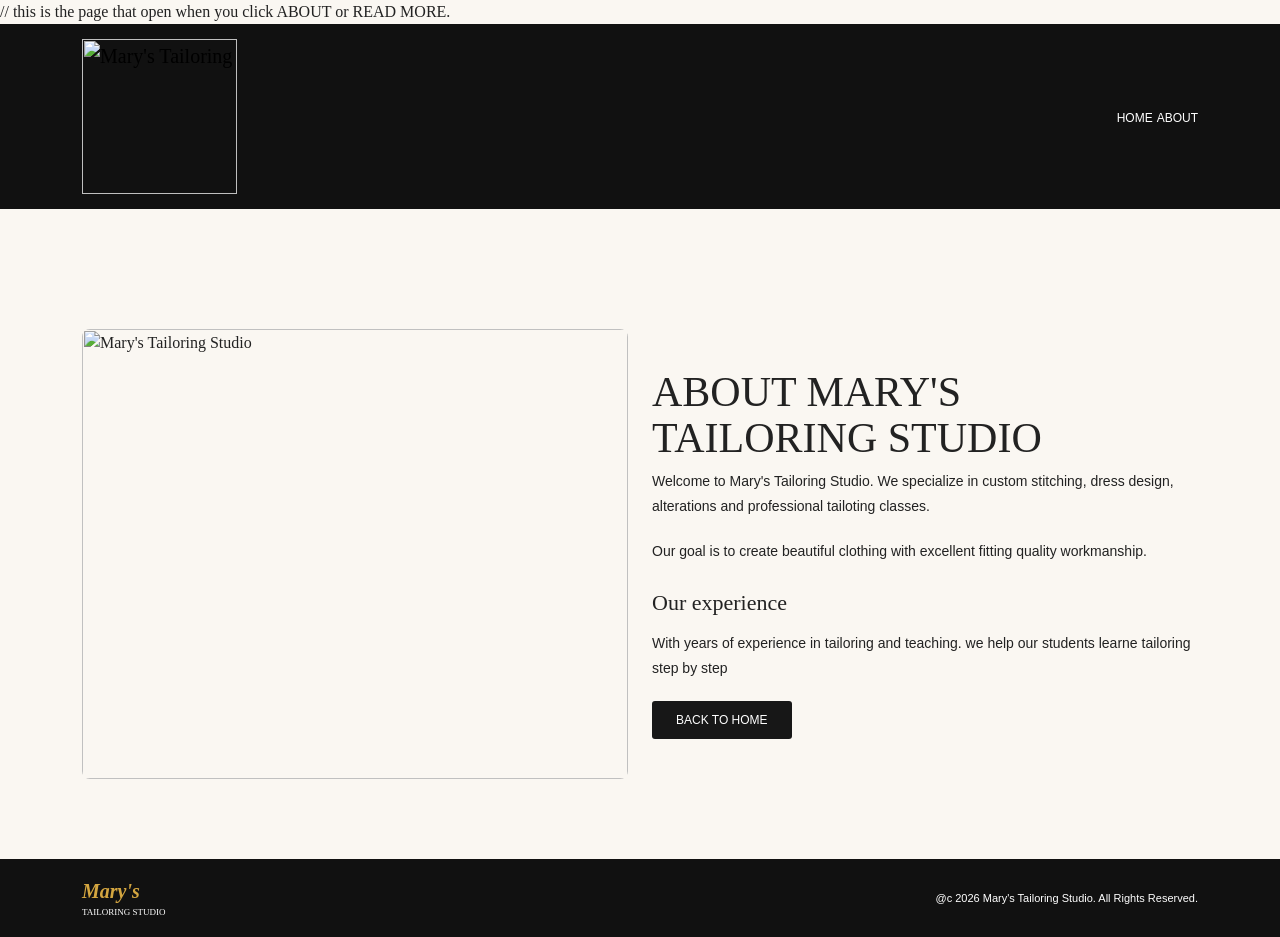
==== about.html @ 070a92c7 "Tailoring new project" ====
// this is the page that open when you click ABOUT or READ MORE.

<!doctype html>
<html lang="en">
  <head>
    <meta charset="UTF-8" />
    <meta name="viewport" content="width=device-width, initial-scale=1.0" />
    <title>About Mary's Tailoring Studio</title>

    <!-- Bootstrap -->

    <link
      href="https://cdn.jsdeliver.net/npm/bootstrap@5.3.8/dist/css/bootstrap.min.css"
      rel="stylesheet"
    />

    <!-- Bootstrap Icons -->
    <link
      rel="stylesheet"
      href="https://cdn.jsdelivr.net/nmp/bootstrap-icons@1.13.1/font/bootstrap-icons.min.css"
    />

    <!-- Same CSS -->
    <link rel="stylesheet" href="style.css" />
  </head>
  <body>
    <!-- ========================================================================
        NAVBAR 
    =========================================================================-->

    <nav class="navbar navbar-expand-lg">
      <div class="container">
        <!-- LOGO -->
        <a class="navbar-brand" href="index.html">
          <img
            src="images/logo.png"
            alt="Mary's Tailoring Studio logo"
            class="logo-image"
          />
        </a>

        <!-- MENU -->

        <div>
          <a class="nav-link d-inline-block" href="index.html"> HOME </a>

          <a class="nav-link d-inline-block" href="about.html"> ABOUT </a>
        </div>
      </div>
    </nav>

    <!-- =====================================================================
        SECOND PAGE 
        ====================================================================-->

    <section class="about-page">
      <div class="container">
        <div class="row align-items-center">
          <!-- ===========================================================
                 SECOND PAGE IMAGE 
                 
                 PUT YOUR SECOND PAGE IMAGE HERE: 
                 images/about.jpg
                 ============================================================-->
          <div class="col-lg-6">
            <img
              src="images/about.jpg"
              alt="Mary's Tailoring Studio"
              class="second-page-image"
            />
          </div>

          <!-- ===========================================================
                      SECOND PAGE TEXT 
                      =========================================================-->

          <div class="col-lg-6">
            <h1>
              ABOUT MARY'S
              <br />
              TAILORING STUDIO
            </h1>

            <p>
              Welcome to Mary's Tailoring Studio. We specialize in custom
              stitching, dress design, alterations and professional tailoting
              classes.
            </p>

            <p>
              Our goal is to create beautiful clothing with excellent fitting
              quality workmanship.
            </p>

            <h3>Our experience</h3>

            <p>
              With years of experience in tailoring and teaching. we help our
              students learne tailoring step by step
            </p>

            <!--  BACK TO HOME  -->
            <a href="index.html" class="black-button"> BACK TO HOME </a>
          </div>
        </div>
      </div>
    </section>

    <!-- =========================================================
             FOOTER 
        ============================================================-->
    <footer>
      <div class="container">
        <div class="footer-content">
          <div class="footer-logo">
            <strong> Mary's </strong>

            <small> TAILORING STUDIO </small>
          </div>

          <p>@c 2026 Mary's Tailoring Studio. All Rights Reserved.</p>
        </div>
      </div>
    </footer>
  </body>
</html>
---- style.css ----
/* ============================================================
                    GENERAL SETTINGS
    ========================================================== */

* {
  margin: 0;
  padding: 0;
  box-sizing: border-box;
}

html {
  scroll-behavior: smooth;
}

body {
  background-color: #faf7f2;
  color: #222;
  font-family: Georgia, "Times New Roman", Times, serif;
}

/* =============================================================
                      NAVIGATION BAR
                  make colored line on top
  =============================================================== */

.navbar {
  background-color: #111;
  padding: 10px 0;
}

/* ==============================================================
                          YOUR LOGO
  ============================================================== */

/* it make logos size small on top */

.logo-image {
  width: 155px;
  height: auto;
  display: block;
}

/* NAVIGATION LINKS
    make link visible */

.navbar-nav {
  align-items: center;
  gap: 12px;
}

/* after HOME on top, it make other text visible */

.nav-link {
  color: white !important;
  font-family: Arial, sans-serif;
  font-size: 12px;
}

/* this is for HOME on top */

.nav-link:hover,
.nav-link.active {
  color: #d4a640 !important;
}

/* for background of BOOK BUTTON */

.book-button {
  background-color: #d4a640;
  color: white;
  padding: 10px 17px;
  border-radius: 1px;
  text-decoration: none;
  font-family: Arial, sans-serif;
  font-size: 12px;
}

.book-button:hover {
  background-color: #b88a2f;
  color: white;
}

/* =============================================================================
                                1ST PAGE / HERO
  =============================================================================== */

/* make gap after link - BOOK AN ORDER / JOIN CLASSES */

.hero-section {
  min-height: 430px;

  /* space after logo */
  padding-top: 100px;

  display: flex;
  align-items: center;

  /* =========================================================================
                      OUR FIRST PAGE IMAGE
                        PUT IMAGE HERE
    ========================================================================== */

  background-image:
    linear-gradient(
      90deg,
      rgba(250, 247, 242, 0.98),
      rgba(250, 240, 242, 0.8),
      rgba(250, 247, 242, 0.15)
    ),
    url("tailoring image/Image1.jpeg");

  background-size: cover;
  background-position: center;
}

.hero-content {
  max-width: 650px;
}

.welcome {
  color: #c99b3c;
  font-size: 32px;
  font-style: italic;
}

.hero-section h1 {
  font-size: 58px;
  line-height: 0.95;
  letter-spacing: 2px;
}

.hero-section h3 {
  margin-top: 20px;
  font-size: 17px;
}

.hero-section h3 span {
  color: #c99b3c;
  padding: 0 5px;
}

.hero-text {
  font-family: Arial, sans-serif;
  font-size: 14px;
  line-height: 1.7;
  margin-top: 15px;
}

/* HERO BUTTONS */

.hero-buttons {
  display: flex;
  gap: 15px;
  margin-top: 20px;
}

.black-button {
  display: inline-block;
  background-color: #171717;
  color: white;
  text-decoration: none;
  padding: 10px 24px;
  font-family: Arial, sans-serif;
  font-size: 12px;
  border-radius: 3px;
}

.black-button:hover {
  background-color: #333;
  color: white;
}

.gold-button {
  display: inline-block;
  background-color: #d4a640;
  color: white;
  text-decoration: none;
  padding: 10px 24px;
  font-family: Arial, sans-serif;
  font-size: 12px;
  border-radius: 3px;
}

.gold-button:hover {
  background-color: #b88a2f;
  color: white;
}

/* ===============================================================================
  GENERAL SECTIONS
  ================================================================================ */

section {
  padding: 30px 0;
}

.section-title {
  font-size: 21px;
  margin-bottom: 20px;
}

.center-title {
  text-align: center;
}

.section-title::after {
  content: "";
  display: block;
  width: 35px;
  height: 2px;
  background-color: #d4a640;
  margin-top: 7px;
}

.center-title::after {
  margin-left: auto;
  margin-right: auto;
}

/* ============================================================================
                        ABOUT ME
  ============================================================================== */

.about-section {
  background-color: #faf7f2;
}

.about-section p {
  font-family: Arial, sans-serif;
  font-size: 13px;
  line-height: 1.7;
}

/* =============================================================================
                        OUR VIDEO
    This controls the video that replaces your circled picture.
  ============================================================================= */

.about-video-box {
  width: 100%;
  height: 205px;
  overflow: hidden;
  border-radius: 7px;
}

.about-video {
  width: 100%;
  height: 100%;
  display: block;
  object-fit: cover;
}

/* =============================================================================
      STUDIO CARD
  ============================================================================= */

.studio-card {
  border: 1px solid #d9c69e;
  text-align: center;
  padding: 18px;
  min-height: 190px;
}

/* ============================================================
                STUDIO ICON / ICON2.PNG
    ============================================================ */

/* This makes your icon2 image smaller and centered */

.studio-symbol {
  color: #d4a640;
  font-size: 40px;
  text-align: center;
}

/* IMPORTANT:
    This controls the actual icon2.png image */

.studio-symbol img {
  width: 110px;
  height: auto;
  display: block;
  margin: 0 auto 10px auto;
  object-fit: contain;
}

/* Studio card heading */

.studio-card h2 {
  font-size: 23px;
  margin: 5px 0;
}

.studio-card h4 {
  font-size: 12px;
  letter-spacing: 1px;
}

.studio-card p {
  margin-top: 15px;
}

/* ============================================================
                      HEART ICON
    ============================================================ */

/* This replaces @heartshape */

.heart-icon {
  color: #d4a640;
  font-size: 22px;
  margin-top: 10px;
  display: inline-block;
}

/* ======================================================================
    SERVICES
  ======================================================================= */

.services-section {
  background-color: #faf7f2;
}

.service-card {
  background-color: white;
  border: 1px solid #ddd;
  border-radius: 7px;
  text-align: center;
  padding: 18px 12px;
  min-height: 145px;
  transition: 0.3s;
}

.service-card:hover {
  transform: translateY(-5px);
  box-shadow: 0.5px 15px rgba(0, 0, 0, 0.1);
}

.service-card i {
  color: #d4a640;
  font-size: 32px;
}

.service-card h3 {
  font-size: 13px;
  margin-top: 8px;
}

.service-card p {
  font-family: Arial, sans-serif;
  font-size: 11px;
  line-height: 1.5;
}

/* ==========================================================================
    WHY CHOOSE US
  =========================================================================== */

.why-section {
  background-color: #102b29;
  color: white;
}

.white-title {
  color: white;
}

.why-item {
  display: flex;
  gap: 15px;
  padding: 10px;
}

.why-item i {
  color: #d4a640;
  font-size: 35px;
}

.why-item h3 {
  color: #d4a640;
  font-size: 14px;
}

.why-item p {
  font-family: Arial, sans-serif;
  font-size: 11px;
}

/* ===========================================================================
  GALLERY
  =========================================================================== */

.gallery-section {
  background-color: #faf7f2;
}

.gallery-image {
  width: 100%;
  height: 115px;
  object-fit: cover;
  border-radius: 7px;
  display: block;
  transition: 0.3s;
}

.gallery-image:hover {
  transform: scale(1.03);
}

/* ==================================================================
    REVIEWS
  ==================================================================== */

.reviews-section {
  background-color: #faf7f2;
}

.review-card {
  position: relative;
  background-color: white;
  border: 1px solid #e0ddd6;
  border-radius: 8px;
  padding: 25px 60px;
  min-height: 125px;
}

.quote {
  position: absolute;
  left: 20px;
  top: 10px;
  color: #d4a640;
  font-size: 45px;
}

.review-card p {
  font-family: Arial, sans-serif;
  font-size: 13px;
  line-height: 1.6;
}

.review-card strong {
  font-family: Arial, sans-serif;
  font-size: 12px;
}

.client-image {
  position: absolute;
  right: 20px;
  top: 30px;
  width: 50px;
  height: 50px;
  border-radius: 50%;
  background-color: #eee;

  display: flex;
  align-items: center;
  justify-content: center;

  font-size: 20px;
}

/* ==========================================================================
    CONTACT
  ============================================================================ */

.contact-section {
  background-color: #faf7f2;
}

.contact-info p {
  font-family: Arial, sans-serif;
  font-size: 13px;
  margin-bottom: 18px;
}

.contact-info i {
  font-size: 22px;
  margin-right: 15px;
}

form input,
form textarea {
  width: 100%;
  border: 1px solid #ddd;
  border-radius: 4px;
  padding: 12px;
  font-family: Arial, sans-serif;
  font-size: 12px;
}

form textarea {
  resize: none;
}

form input:focus,
form textarea:focus {
  outline: none;
  border-color: #d4a640;
}

.send-button {
  float: right;
  border: none;
  background-color: #171717;
  color: white;
  padding: 10px 35px;
  font-family: Arial, sans-serif;
  font-size: 12px;
}

.send-button:hover {
  background-color: #333;
}

/* =========================================================================
    FOOTER
  ========================================================================== */

footer {
  background-color: #111;
  color: white;
  padding: 17px 0;
}

.footer-content {
  display: flex;
  justify-content: space-between;
  align-items: center;
}

.footer-logo strong {
  display: block;
  color: #d4a640;
  font-size: 20px;
  font-style: italic;
}

.footer-logo small {
  font-size: 9px;
}

.footer-content p {
  font-family: Arial, sans-serif;
  font-size: 11px;
  margin: 0;
}

.social-icons {
  display: flex;
  gap: 15px;
}

.social-icons a {
  color: #d4a640;
  font-size: 20px;
}

.social-icons a:hover {
  color: white;
}

/* ==========================================================================
    MOBILE
  =========================================================================== */

@media (max-width: 767px) {
  .navbar {
    padding-top: 15px;
  }

  .book-button {
    display: inline-block;
    margin-top: 10px;
  }

  .hero-section {
    min-height: 550px;
    padding-top: 110px;
  }

  .hero-section h1 {
    font-size: 38px;
  }

  .welcome {
    font-size: 27px;
  }

  .about-video-box {
    height: 250px;
    margin-bottom: 25px;
  }

  /* Make studio icon smaller on phone */

  .studio-symbol img {
    width: 90px;
  }

  .footer-content {
    flex-direction: column;
    gap: 15px;
    text-align: center;
  }
}

/* =========================================================================
    ABOUT PAGE
  ========================================================================= */

.about-page {
  padding-top: 120px;
  padding-bottom: 80px;
  min-height: 80px;
}

.second-page-image {
  width: 100%;
  height: 450px;
  object-fit: cover;
  border-radius: 8px;
}

.about-page h1 {
  font-size: 42px;
  line-height: 1.1;
}

.about-page p {
  font-family: Arial, sans-serif;
  font-size: 14px;
  line-height: 1.8;
  margin-bottom: 20px;
}

.about-page h3 {
  font-size: 22px;
  margin-top: 25px;
  margin-bottom: 15px;
}

/* ==========================================================================
    RESPONSIVE DESIGN
    Works on phones, tablets, laptops and large screens
  ========================================================================== */

/* =========================
    TABLETS
    768px - 991px
  ========================= */

@media (max-width: 991px) {
  /* NAVIGATION */

  .navbar {
    padding: 10px 15px;
  }

  .navbar-nav {
    gap: 5px;
    margin-top: 15px;
  }

  .nav-link {
    font-size: 13px;
  }

  .book-button {
    display: inline-block;
    margin-top: 10px;
  }

  /* HERO */

  .hero-section {
    min-height: 500px;
    padding-top: 120px;
    padding-left: 20px;
    padding-right: 20px;
  }

  .hero-content {
    max-width: 600px;
  }

  .hero-section h1 {
    font-size: 48px;
  }

  .welcome {
    font-size: 28px;
  }

  /* ABOUT SECTION */

  .about-section {
    padding-left: 20px;
    padding-right: 20px;
  }

  .about-video-box {
    height: 250px;
    margin-bottom: 25px;
  }

  /* STUDIO CARD */

  .studio-card {
    margin-top: 25px;
  }

  .studio-symbol img {
    width: 100px;
  }

  /* SERVICES */

  .service-card {
    margin-bottom: 15px;
  }

  /* GALLERY */

  .gallery-image {
    height: 150px;
  }

  /* FOOTER */

  .footer-content {
    padding: 0 20px;
  }
}

/* =========================
    MOBILE PHONES
    767px and below
  ========================= */

@media (max-width: 767px) {
  /* GENERAL */

  section {
    padding: 40px 0;
  }

  /* NAVIGATION */

  .navbar {
    padding: 8px 15px;
  }

  .logo-image {
    width: 125px;
  }

  .navbar-nav {
    align-items: flex-start;
    gap: 5px;
  }

  .nav-link {
    font-size: 13px;
    padding: 8px 0;
  }

  .book-button {
    margin-top: 8px;
    font-size: 12px;
    padding: 9px 15px;
  }

  /* HERO SECTION */

  .hero-section {
    min-height: 600px;
    padding: 120px 20px 50px;
    background-position: center;
  }

  .hero-content {
    max-width: 100%;
  }

  .welcome {
    font-size: 25px;
  }

  .hero-section h1 {
    font-size: 38px;
    line-height: 1;
    letter-spacing: 1px;
  }

  .hero-section h3 {
    font-size: 15px;
    line-height: 1.6;
  }

  .hero-text {
    font-size: 13px;
  }

  /* HERO BUTTONS */

  .hero-buttons {
    flex-direction: column;
    gap: 10px;
    width: 100%;
  }

  .black-button,
  .gold-button {
    text-align: center;
    width: 100%;
  }

  /* SECTION TITLES */

  .section-title {
    font-size: 21px;
  }

  /* ABOUT SECTION */

  .about-section {
    padding-left: 15px;
    padding-right: 15px;
  }

  .about-video-box {
    width: 100%;
    height: 250px;
    margin-bottom: 25px;
  }

  .about-video {
    width: 100%;
    height: 100%;
    object-fit: cover;
  }

  /* STUDIO CARD */

  .studio-card {
    width: 100%;
    margin-top: 25px;
    padding: 20px 15px;
  }

  .studio-symbol img {
    width: 90px;
    max-width: 100%;
    height: auto;
  }

  .studio-card h2 {
    font-size: 22px;
  }

  .studio-card h4 {
    font-size: 12px;
  }

  .studio-card p {
    font-size: 13px;
  }

  .heart-icon {
    font-size: 20px;
  }

  /* SERVICES */

  .service-card {
    margin-bottom: 15px;
    min-height: auto;
    padding: 20px 15px;
  }

  .service-card i {
    font-size: 30px;
  }

  /* WHY CHOOSE US */

  .why-item {
    padding: 15px 5px;
  }

  .why-item i {
    font-size: 30px;
  }

  /* GALLERY */

  .gallery-image {
    width: 100%;
    height: 130px;
  }

  /* REVIEWS */

  .review-card {
    padding: 25px 45px;
    margin-bottom: 15px;
  }

  /* CONTACT */

  .contact-info {
    margin-bottom: 30px;
  }

  .contact-info p {
    font-size: 13px;
  }

  form input,
  form textarea {
    font-size: 13px;
  }

  .send-button {
    width: 100%;
    float: none;
    margin-top: 10px;
  }

  /* FOOTER */

  .footer-content {
    flex-direction: column;
    gap: 15px;
    text-align: center;
    padding: 0 15px;
  }

  .social-icons {
    justify-content: center;
  }
}

/* =========================
    VERY SMALL PHONES
    480px and below
  ========================= */

@media (max-width: 480px) {
  .logo-image {
    width: 110px;
  }

  .hero-section {
    min-height: 570px;
    padding-top: 110px;
  }

  .welcome {
    font-size: 22px;
  }

  .hero-section h1 {
    font-size: 32px;
  }

  .hero-section h3 {
    font-size: 14px;
  }

  .hero-text {
    font-size: 12px;
  }

  .about-video-box {
    height: 220px;
  }

  .studio-symbol img {
    width: 80px;
  }

  .studio-card h2 {
    font-size: 20px;
  }

  .gallery-image {
    height: 110px;
  }

  .review-card {
    padding: 25px 35px;
  }
}

/* =========================
    LARGE LAPTOP / DESKTOP
    1200px and above
  ========================= */

@media (min-width: 1200px) {
  .hero-section {
    min-height: 500px;
  }

  .hero-section h1 {
    font-size: 62px;
  }

  .studio-symbol img {
    width: 120px;
  }

  .about-video-box {
    height: 260px;
  }
}
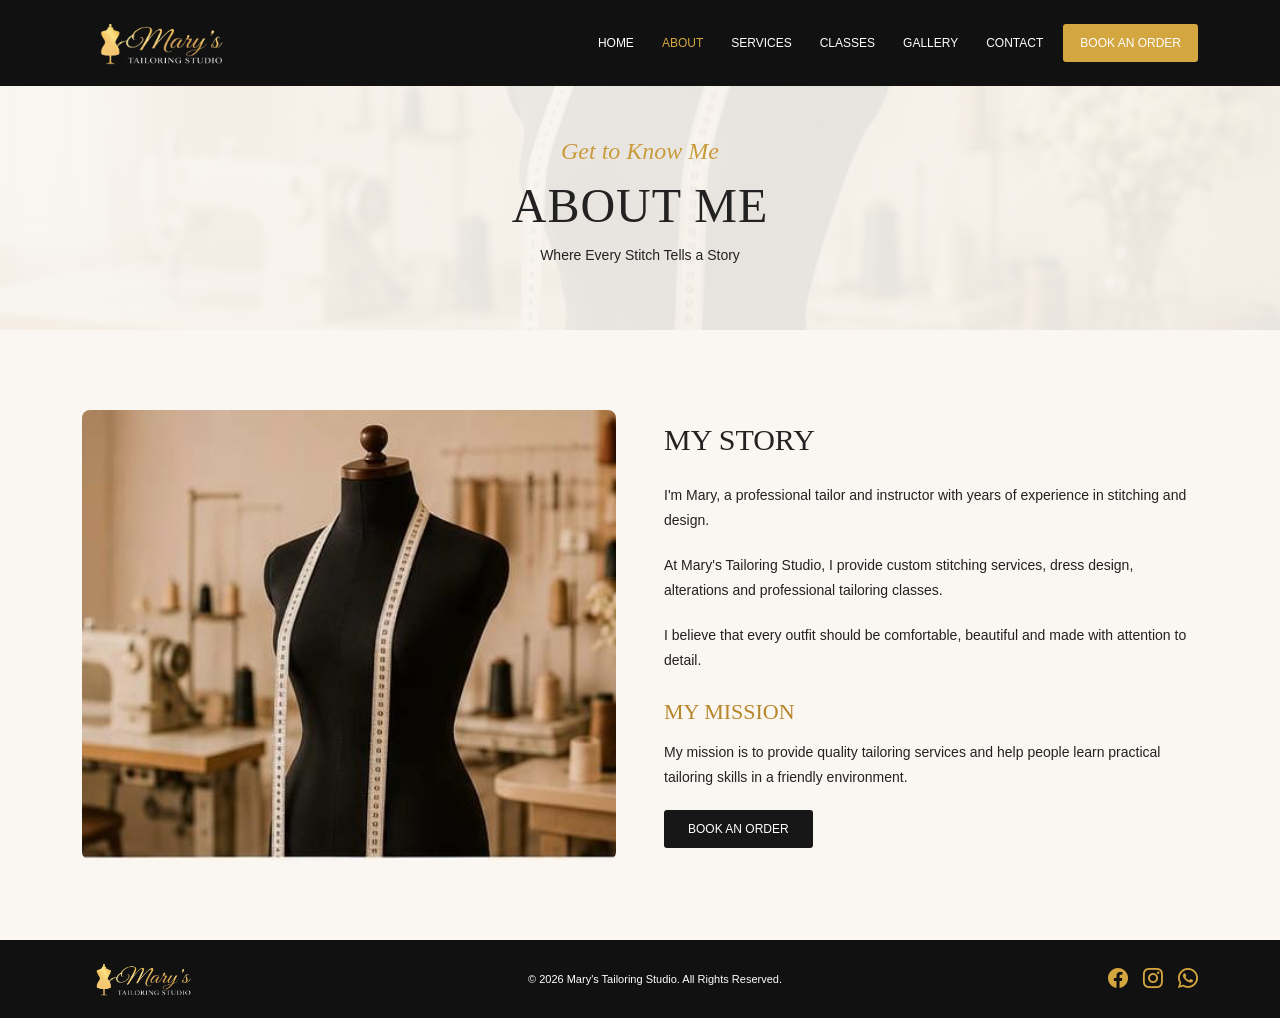
==== commit a0270e86: "editing html and navbar" ====
--- a/about.html
+++ b/about.html
@@ -1,126 +1,168 @@
-// this is the page that open when you click ABOUT or READ MORE.
-
 <!doctype html>
 <html lang="en">
   <head>
     <meta charset="UTF-8" />
+
     <meta name="viewport" content="width=device-width, initial-scale=1.0" />
-    <title>About Mary's Tailoring Studio</title>
 
-    <!-- Bootstrap -->
+    <title>About | Mary's Tailoring Studio</title>
 
     <link
-      href="https://cdn.jsdeliver.net/npm/bootstrap@5.3.8/dist/css/bootstrap.min.css"
+      href="https://cdn.jsdelivr.net/npm/bootstrap@5.3.8/dist/css/bootstrap.min.css"
       rel="stylesheet"
     />
 
-    <!-- Bootstrap Icons -->
     <link
       rel="stylesheet"
-      href="https://cdn.jsdelivr.net/nmp/bootstrap-icons@1.13.1/font/bootstrap-icons.min.css"
+      href="https://cdn.jsdelivr.net/npm/bootstrap-icons@1.13.1/font/bootstrap-icons.min.css"
     />
 
-    <!-- Same CSS -->
     <link rel="stylesheet" href="style.css" />
   </head>
+
   <body>
-    <!-- ========================================================================
-        NAVBAR 
-    =========================================================================-->
+    <!-- NAVBAR -->
 
-    <nav class="navbar navbar-expand-lg">
+    <nav class="navbar navbar-expand-lg fixed-top">
       <div class="container">
-        <!-- LOGO -->
         <a class="navbar-brand" href="index.html">
           <img
-            src="images/logo.png"
-            alt="Mary's Tailoring Studio logo"
+            src="tailoring image/Logo2.png"
+            alt="Mary's Tailoring Studio Logo"
             class="logo-image"
           />
         </a>
 
-        <!-- MENU -->
+        <button
+          class="navbar-toggler"
+          type="button"
+          data-bs-toggle="collapse"
+          data-bs-target="#navbarMenu"
+        >
+          <span class="navbar-toggler-icon"></span>
+        </button>
 
-        <div>
-          <a class="nav-link d-inline-block" href="index.html"> HOME </a>
+        <div class="collapse navbar-collapse" id="navbarMenu">
+          <ul class="navbar-nav ms-auto">
+            <li class="nav-item">
+              <a class="nav-link" href="index.html">HOME</a>
+            </li>
 
-          <a class="nav-link d-inline-block" href="about.html"> ABOUT </a>
+            <li class="nav-item">
+              <a class="nav-link active" href="about.html">ABOUT</a>
+            </li>
+
+            <li class="nav-item">
+              <a class="nav-link" href="services.html">SERVICES</a>
+            </li>
+
+            <li class="nav-item">
+              <a class="nav-link" href="classes.html">CLASSES</a>
+            </li>
+
+            <li class="nav-item">
+              <a class="nav-link" href="gallery.html">GALLERY</a>
+            </li>
+
+            <li class="nav-item">
+              <a class="nav-link" href="contact.html">CONTACT</a>
+            </li>
+
+            <li class="nav-item">
+              <a class="book-button" href="order.html"> BOOK AN ORDER </a>
+            </li>
+          </ul>
         </div>
       </div>
     </nav>
 
-    <!-- =====================================================================
-        SECOND PAGE 
-        ====================================================================-->
+    <!-- PAGE TITLE -->
+
+    <section class="inner-page-hero">
+      <div class="container">
+        <p>Get to Know Me</p>
+
+        <h1>ABOUT ME</h1>
+
+        <span> Where Every Stitch Tells a Story </span>
+      </div>
+    </section>
+
+    <!-- ABOUT CONTENT -->
 
     <section class="about-page">
       <div class="container">
-        <div class="row align-items-center">
-          <!-- ===========================================================
-                 SECOND PAGE IMAGE 
-                 
-                 PUT YOUR SECOND PAGE IMAGE HERE: 
-                 images/about.jpg
-                 ============================================================-->
+        <div class="row align-items-center g-5">
           <div class="col-lg-6">
             <img
-              src="images/about.jpg"
+              src="tailoring image/Image1.jpeg"
+              class="second-page-image"
               alt="Mary's Tailoring Studio"
-              class="second-page-image"
             />
           </div>
 
-          <!-- ===========================================================
-                      SECOND PAGE TEXT 
-                      =========================================================-->
-
           <div class="col-lg-6">
-            <h1>
-              ABOUT MARY'S
-              <br />
-              TAILORING STUDIO
-            </h1>
+            <h2>MY STORY</h2>
 
             <p>
-              Welcome to Mary's Tailoring Studio. We specialize in custom
-              stitching, dress design, alterations and professional tailoting
-              classes.
+              I'm Mary, a professional tailor and instructor with years of
+              experience in stitching and design.
             </p>
 
             <p>
-              Our goal is to create beautiful clothing with excellent fitting
-              quality workmanship.
+              At Mary's Tailoring Studio, I provide custom stitching services,
+              dress design, alterations and professional tailoring classes.
             </p>
 
-            <h3>Our experience</h3>
+            <p>
+              I believe that every outfit should be comfortable, beautiful and
+              made with attention to detail.
+            </p>
+
+            <h3>MY MISSION</h3>
 
             <p>
-              With years of experience in tailoring and teaching. we help our
-              students learne tailoring step by step
+              My mission is to provide quality tailoring services and help
+              people learn practical tailoring skills in a friendly environment.
             </p>
 
-            <!--  BACK TO HOME  -->
-            <a href="index.html" class="black-button"> BACK TO HOME </a>
+            <a href="order.html" class="black-button"> BOOK AN ORDER </a>
           </div>
         </div>
       </div>
     </section>
 
-    <!-- =========================================================
-             FOOTER 
-        ============================================================-->
+    <!-- FOOTER -->
+
     <footer>
       <div class="container">
         <div class="footer-content">
           <div class="footer-logo">
-            <strong> Mary's </strong>
-
-            <small> TAILORING STUDIO </small>
+            <img
+              src="tailoring image/Logo2.png"
+              alt="Mary's Tailoring Studio"
+            />
           </div>
 
-          <p>@c 2026 Mary's Tailoring Studio. All Rights Reserved.</p>
+          <p>© 2026 Mary's Tailoring Studio. All Rights Reserved.</p>
+
+          <div class="social-icons">
+            <a href="#">
+              <i class="bi bi-facebook"></i>
+            </a>
+
+            <a href="#">
+              <i class="bi bi-instagram"></i>
+            </a>
+
+            <a href="#">
+              <i class="bi bi-whatsapp"></i>
+            </a>
+          </div>
         </div>
       </div>
     </footer>
+
+    <script src="https://cdn.jsdelivr.net/npm/bootstrap@5.3.8/dist/js/bootstrap.bundle.min.js"></script>
   </body>
 </html>
--- a/style.css
+++ b/style.css
@@ -1,6 +1,6 @@
 /* ============================================================
-                    GENERAL SETTINGS
-    ========================================================== */
+                     GENERAL SETTINGS
+============================================================ */
 
 * {
   margin: 0;
@@ -18,21 +18,14 @@
   font-family: Georgia, "Times New Roman", Times, serif;
 }
 
-/* =============================================================
-                      NAVIGATION BAR
-                  make colored line on top
-  =============================================================== */
+/* ============================================================
+                     NAVIGATION BAR
+============================================================ */
 
 .navbar {
   background-color: #111;
   padding: 10px 0;
 }
-
-/* ==============================================================
-                          YOUR LOGO
-  ============================================================== */
-
-/* it make logos size small on top */
 
 .logo-image {
   width: 155px;
@@ -40,65 +33,49 @@
   display: block;
 }
 
-/* NAVIGATION LINKS
-    make link visible */
-
 .navbar-nav {
   align-items: center;
   gap: 12px;
 }
 
-/* after HOME on top, it make other text visible */
-
 .nav-link {
   color: white !important;
   font-family: Arial, sans-serif;
   font-size: 12px;
 }
-
-/* this is for HOME on top */
 
 .nav-link:hover,
 .nav-link.active {
   color: #d4a640 !important;
 }
-
-/* for background of BOOK BUTTON */
 
 .book-button {
   background-color: #d4a640;
   color: white;
   padding: 10px 17px;
-  border-radius: 1px;
+  border-radius: 3px;
   text-decoration: none;
   font-family: Arial, sans-serif;
   font-size: 12px;
-}
-
-.book-button:hover {
+  display: inline-block;
+}
+
+.book-button:hover,
+.book-button.active {
   background-color: #b88a2f;
   color: white;
 }
 
-/* =============================================================================
-                                1ST PAGE / HERO
-  =============================================================================== */
-
-/* make gap after link - BOOK AN ORDER / JOIN CLASSES */
+/* ============================================================
+                     HOME HERO
+============================================================ */
 
 .hero-section {
   min-height: 430px;
-
-  /* space after logo */
   padding-top: 100px;
 
   display: flex;
   align-items: center;
-
-  /* =========================================================================
-                      OUR FIRST PAGE IMAGE
-                        PUT IMAGE HERE
-    ========================================================================== */
 
   background-image:
     linear-gradient(
@@ -146,7 +123,9 @@
   margin-top: 15px;
 }
 
-/* HERO BUTTONS */
+/* ============================================================
+                     BUTTONS
+============================================================ */
 
 .hero-buttons {
   display: flex;
@@ -186,9 +165,14 @@
   color: white;
 }
 
-/* ===============================================================================
-  GENERAL SECTIONS
-  ================================================================================ */
+.home-more-button {
+  text-align: center;
+  margin-top: 30px;
+}
+
+/* ============================================================
+                     GENERAL SECTIONS
+============================================================ */
 
 section {
   padding: 30px 0;
@@ -217,9 +201,9 @@
   margin-right: auto;
 }
 
-/* ============================================================================
-                        ABOUT ME
-  ============================================================================== */
+/* ============================================================
+                     ABOUT ME
+============================================================ */
 
 .about-section {
   background-color: #faf7f2;
@@ -231,10 +215,9 @@
   line-height: 1.7;
 }
 
-/* =============================================================================
-                        OUR VIDEO
-    This controls the video that replaces your circled picture.
-  ============================================================================= */
+/* ============================================================
+                     ABOUT VIDEO
+============================================================ */
 
 .about-video-box {
   width: 100%;
@@ -250,9 +233,9 @@
   object-fit: cover;
 }
 
-/* =============================================================================
-      STUDIO CARD
-  ============================================================================= */
+/* ============================================================
+                     STUDIO CARD
+============================================================ */
 
 .studio-card {
   border: 1px solid #d9c69e;
@@ -261,20 +244,11 @@
   min-height: 190px;
 }
 
-/* ============================================================
-                STUDIO ICON / ICON2.PNG
-    ============================================================ */
-
-/* This makes your icon2 image smaller and centered */
-
 .studio-symbol {
   color: #d4a640;
   font-size: 40px;
   text-align: center;
 }
-
-/* IMPORTANT:
-    This controls the actual icon2.png image */
 
 .studio-symbol img {
   width: 110px;
@@ -284,8 +258,6 @@
   object-fit: contain;
 }
 
-/* Studio card heading */
-
 .studio-card h2 {
   font-size: 23px;
   margin: 5px 0;
@@ -299,12 +271,6 @@
 .studio-card p {
   margin-top: 15px;
 }
-
-/* ============================================================
-                      HEART ICON
-    ============================================================ */
-
-/* This replaces @heartshape */
 
 .heart-icon {
   color: #d4a640;
@@ -313,9 +279,9 @@
   display: inline-block;
 }
 
-/* ======================================================================
-    SERVICES
-  ======================================================================= */
+/* ============================================================
+                     SERVICES
+============================================================ */
 
 .services-section {
   background-color: #faf7f2;
@@ -333,7 +299,7 @@
 
 .service-card:hover {
   transform: translateY(-5px);
-  box-shadow: 0.5px 15px rgba(0, 0, 0, 0.1);
+  box-shadow: 0 5px 15px rgba(0, 0, 0, 0.1);
 }
 
 .service-card i {
@@ -352,9 +318,9 @@
   line-height: 1.5;
 }
 
-/* ==========================================================================
-    WHY CHOOSE US
-  =========================================================================== */
+/* ============================================================
+                     WHY CHOOSE US
+============================================================ */
 
 .why-section {
   background-color: #102b29;
@@ -386,9 +352,9 @@
   font-size: 11px;
 }
 
-/* ===========================================================================
-  GALLERY
-  =========================================================================== */
+/* ============================================================
+                     GALLERY
+============================================================ */
 
 .gallery-section {
   background-color: #faf7f2;
@@ -407,9 +373,9 @@
   transform: scale(1.03);
 }
 
-/* ==================================================================
-    REVIEWS
-  ==================================================================== */
+/* ============================================================
+                     REVIEWS
+============================================================ */
 
 .reviews-section {
   background-color: #faf7f2;
@@ -459,9 +425,9 @@
   font-size: 20px;
 }
 
-/* ==========================================================================
-    CONTACT
-  ============================================================================ */
+/* ============================================================
+                     CONTACT
+============================================================ */
 
 .contact-section {
   background-color: #faf7f2;
@@ -476,24 +442,28 @@
 .contact-info i {
   font-size: 22px;
   margin-right: 15px;
+  color: #b8862b;
 }
 
 form input,
-form textarea {
+form textarea,
+form select {
   width: 100%;
   border: 1px solid #ddd;
   border-radius: 4px;
   padding: 12px;
   font-family: Arial, sans-serif;
   font-size: 12px;
+  background-color: white;
 }
 
 form textarea {
-  resize: none;
+  resize: vertical;
 }
 
 form input:focus,
-form textarea:focus {
+form textarea:focus,
+form select:focus {
   outline: none;
   border-color: #d4a640;
 }
@@ -506,15 +476,17 @@
   padding: 10px 35px;
   font-family: Arial, sans-serif;
   font-size: 12px;
+  cursor: pointer;
+  border-radius: 3px;
 }
 
 .send-button:hover {
   background-color: #333;
 }
 
-/* =========================================================================
-    FOOTER
-  ========================================================================== */
+/* ============================================================
+                     FOOTER
+============================================================ */
 
 footer {
   background-color: #111;
@@ -528,15 +500,13 @@
   align-items: center;
 }
 
-.footer-logo strong {
+/* SMALL FOOTER LOGO */
+
+.footer-logo img {
+  width: 120px;
+  max-width: 100%;
+  height: auto;
   display: block;
-  color: #d4a640;
-  font-size: 20px;
-  font-style: italic;
-}
-
-.footer-logo small {
-  font-size: 9px;
 }
 
 .footer-content p {
@@ -559,59 +529,62 @@
   color: white;
 }
 
-/* ==========================================================================
-    MOBILE
-  =========================================================================== */
-
-@media (max-width: 767px) {
-  .navbar {
-    padding-top: 15px;
-  }
-
-  .book-button {
-    display: inline-block;
-    margin-top: 10px;
-  }
-
-  .hero-section {
-    min-height: 550px;
-    padding-top: 110px;
-  }
-
-  .hero-section h1 {
-    font-size: 38px;
-  }
-
-  .welcome {
-    font-size: 27px;
-  }
-
-  .about-video-box {
-    height: 250px;
-    margin-bottom: 25px;
-  }
-
-  /* Make studio icon smaller on phone */
-
-  .studio-symbol img {
-    width: 90px;
-  }
-
-  .footer-content {
-    flex-direction: column;
-    gap: 15px;
-    text-align: center;
-  }
-}
-
-/* =========================================================================
-    ABOUT PAGE
-  ========================================================================= */
+/* ============================================================
+                     INNER PAGE HERO
+============================================================ */
+
+.inner-page-hero {
+  min-height: 330px;
+  padding-top: 100px;
+
+  display: flex;
+  align-items: center;
+  text-align: center;
+
+  background:
+    linear-gradient(rgba(250, 247, 242, 0.92), rgba(250, 247, 242, 0.92)),
+    url("tailoring image/Image1.jpeg");
+
+  background-size: cover;
+  background-position: center;
+}
+
+.inner-page-hero .container {
+  width: 100%;
+}
+
+.inner-page-hero p {
+  color: #c99b3c;
+  font-size: 24px;
+  font-style: italic;
+  margin-bottom: 8px;
+}
+
+.inner-page-hero h1 {
+  font-size: 48px;
+  letter-spacing: 1px;
+}
+
+.inner-page-hero span {
+  font-family: Arial, sans-serif;
+  font-size: 14px;
+}
+
+/* ============================================================
+                     INNER PAGE CONTENT
+============================================================ */
+
+.page-content {
+  padding: 70px 0;
+  min-height: 500px;
+}
+
+/* ============================================================
+                     ABOUT PAGE
+============================================================ */
 
 .about-page {
-  padding-top: 120px;
-  padding-bottom: 80px;
-  min-height: 80px;
+  padding: 80px 0;
 }
 
 .second-page-image {
@@ -621,9 +594,9 @@
   border-radius: 8px;
 }
 
-.about-page h1 {
-  font-size: 42px;
-  line-height: 1.1;
+.about-page h2 {
+  font-size: 30px;
+  margin-bottom: 25px;
 }
 
 .about-page p {
@@ -637,21 +610,140 @@
   font-size: 22px;
   margin-top: 25px;
   margin-bottom: 15px;
-}
-
-/* ==========================================================================
-    RESPONSIVE DESIGN
-    Works on phones, tablets, laptops and large screens
-  ========================================================================== */
-
-/* =========================
-    TABLETS
-    768px - 991px
-  ========================= */
+  color: #b8862b;
+}
+
+/* ============================================================
+                     LARGE SERVICE CARDS
+============================================================ */
+
+.large-service-card {
+  background-color: white;
+  border: 1px solid #ddd;
+  border-radius: 8px;
+  text-align: center;
+  padding: 35px 20px;
+  min-height: 260px;
+  transition: 0.3s;
+}
+
+.large-service-card:hover {
+  transform: translateY(-5px);
+  box-shadow: 0 8px 20px rgba(0, 0, 0, 0.1);
+}
+
+.large-service-card i {
+  color: #d4a640;
+  font-size: 45px;
+}
+
+.large-service-card h3 {
+  font-size: 17px;
+  margin: 20px 0 12px;
+}
+
+.large-service-card p {
+  font-family: Arial, sans-serif;
+  font-size: 13px;
+  line-height: 1.7;
+}
+
+/* ============================================================
+                     CLASS CARDS
+============================================================ */
+
+.class-card {
+  background-color: white;
+  border: 1px solid #ddd;
+  border-radius: 8px;
+  padding: 35px;
+  min-height: 350px;
+  transition: 0.3s;
+}
+
+.class-card:hover {
+  transform: translateY(-5px);
+  box-shadow: 0 8px 20px rgba(0, 0, 0, 0.1);
+}
+
+.class-card i {
+  color: #d4a640;
+  font-size: 45px;
+}
+
+.class-card h3 {
+  font-size: 20px;
+  margin: 20px 0 15px;
+}
+
+.class-card p,
+.class-card li {
+  font-family: Arial, sans-serif;
+  font-size: 13px;
+  line-height: 1.7;
+}
+
+.class-card ul {
+  padding-left: 20px;
+  margin-top: 15px;
+}
+
+/* ============================================================
+                     FULL GALLERY
+============================================================ */
+
+.full-gallery-image {
+  width: 100%;
+  height: 300px;
+  object-fit: cover;
+  border-radius: 8px;
+  display: block;
+  transition: 0.3s;
+}
+
+.full-gallery-image:hover {
+  transform: scale(1.02);
+}
+
+/* ============================================================
+                     LARGE CONTACT
+============================================================ */
+
+.large-contact {
+  margin-top: 30px;
+}
+
+.large-contact p {
+  font-size: 15px;
+  margin-bottom: 25px;
+}
+
+/* ============================================================
+                     ORDER PAGE
+============================================================ */
+
+.order-container {
+  max-width: 800px;
+}
+
+.order-intro {
+  text-align: center;
+  font-family: Arial, sans-serif;
+  font-size: 14px;
+  margin-bottom: 30px;
+}
+
+#orderForm {
+  display: flex;
+  flex-direction: column;
+  gap: 15px;
+}
+
+/* ============================================================
+                     TABLETS
+============================================================ */
 
 @media (max-width: 991px) {
-  /* NAVIGATION */
-
   .navbar {
     padding: 10px 15px;
   }
@@ -669,8 +761,6 @@
     display: inline-block;
     margin-top: 10px;
   }
-
-  /* HERO */
 
   .hero-section {
     min-height: 500px;
@@ -691,8 +781,6 @@
     font-size: 28px;
   }
 
-  /* ABOUT SECTION */
-
   .about-section {
     padding-left: 20px;
     padding-right: 20px;
@@ -703,8 +791,6 @@
     margin-bottom: 25px;
   }
 
-  /* STUDIO CARD */
-
   .studio-card {
     margin-top: 25px;
   }
@@ -713,38 +799,27 @@
     width: 100px;
   }
 
-  /* SERVICES */
-
   .service-card {
     margin-bottom: 15px;
   }
 
-  /* GALLERY */
-
   .gallery-image {
     height: 150px;
   }
 
-  /* FOOTER */
-
   .footer-content {
     padding: 0 20px;
   }
 }
 
-/* =========================
-    MOBILE PHONES
-    767px and below
-  ========================= */
+/* ============================================================
+                     MOBILE
+============================================================ */
 
 @media (max-width: 767px) {
-  /* GENERAL */
-
   section {
     padding: 40px 0;
   }
-
-  /* NAVIGATION */
 
   .navbar {
     padding: 8px 15px;
@@ -770,8 +845,6 @@
     padding: 9px 15px;
   }
 
-  /* HERO SECTION */
-
   .hero-section {
     min-height: 600px;
     padding: 120px 20px 50px;
@@ -801,8 +874,6 @@
     font-size: 13px;
   }
 
-  /* HERO BUTTONS */
-
   .hero-buttons {
     flex-direction: column;
     gap: 10px;
@@ -815,13 +886,9 @@
     width: 100%;
   }
 
-  /* SECTION TITLES */
-
   .section-title {
     font-size: 21px;
   }
-
-  /* ABOUT SECTION */
 
   .about-section {
     padding-left: 15px;
@@ -840,8 +907,6 @@
     object-fit: cover;
   }
 
-  /* STUDIO CARD */
-
   .studio-card {
     width: 100%;
     margin-top: 25px;
@@ -870,8 +935,6 @@
     font-size: 20px;
   }
 
-  /* SERVICES */
-
   .service-card {
     margin-bottom: 15px;
     min-height: auto;
@@ -882,8 +945,6 @@
     font-size: 30px;
   }
 
-  /* WHY CHOOSE US */
-
   .why-item {
     padding: 15px 5px;
   }
@@ -891,23 +952,17 @@
   .why-item i {
     font-size: 30px;
   }
-
-  /* GALLERY */
 
   .gallery-image {
     width: 100%;
     height: 130px;
   }
 
-  /* REVIEWS */
-
   .review-card {
     padding: 25px 45px;
     margin-bottom: 15px;
   }
 
-  /* CONTACT */
-
   .contact-info {
     margin-bottom: 30px;
   }
@@ -917,7 +972,8 @@
   }
 
   form input,
-  form textarea {
+  form textarea,
+  form select {
     font-size: 13px;
   }
 
@@ -936,15 +992,61 @@
     padding: 0 15px;
   }
 
+  /* FOOTER LOGO ON PHONE */
+
+  .footer-logo img {
+    width: 100px;
+  }
+
   .social-icons {
     justify-content: center;
   }
-}
-
-/* =========================
-    VERY SMALL PHONES
-    480px and below
-  ========================= */
+
+  /* INNER PAGE */
+
+  .inner-page-hero {
+    min-height: 280px;
+    padding: 110px 20px 40px;
+  }
+
+  .inner-page-hero h1 {
+    font-size: 35px;
+  }
+
+  .inner-page-hero p {
+    font-size: 20px;
+  }
+
+  .about-page {
+    padding: 50px 15px;
+  }
+
+  .second-page-image {
+    height: 300px;
+  }
+
+  .page-content {
+    padding: 50px 15px;
+  }
+
+  .large-service-card {
+    min-height: auto;
+    padding: 30px 20px;
+  }
+
+  .class-card {
+    min-height: auto;
+    padding: 30px 20px;
+  }
+
+  .full-gallery-image {
+    height: 250px;
+  }
+}
+
+/* ============================================================
+                     VERY SMALL PHONES
+============================================================ */
 
 @media (max-width: 480px) {
   .logo-image {
@@ -991,12 +1093,23 @@
   .review-card {
     padding: 25px 35px;
   }
-}
-
-/* =========================
-    LARGE LAPTOP / DESKTOP
-    1200px and above
-  ========================= */
+
+  .inner-page-hero h1 {
+    font-size: 30px;
+  }
+
+  .full-gallery-image {
+    height: 220px;
+  }
+
+  .footer-logo img {
+    width: 90px;
+  }
+}
+
+/* ============================================================
+                     LARGE LAPTOP / DESKTOP
+============================================================ */
 
 @media (min-width: 1200px) {
   .hero-section {
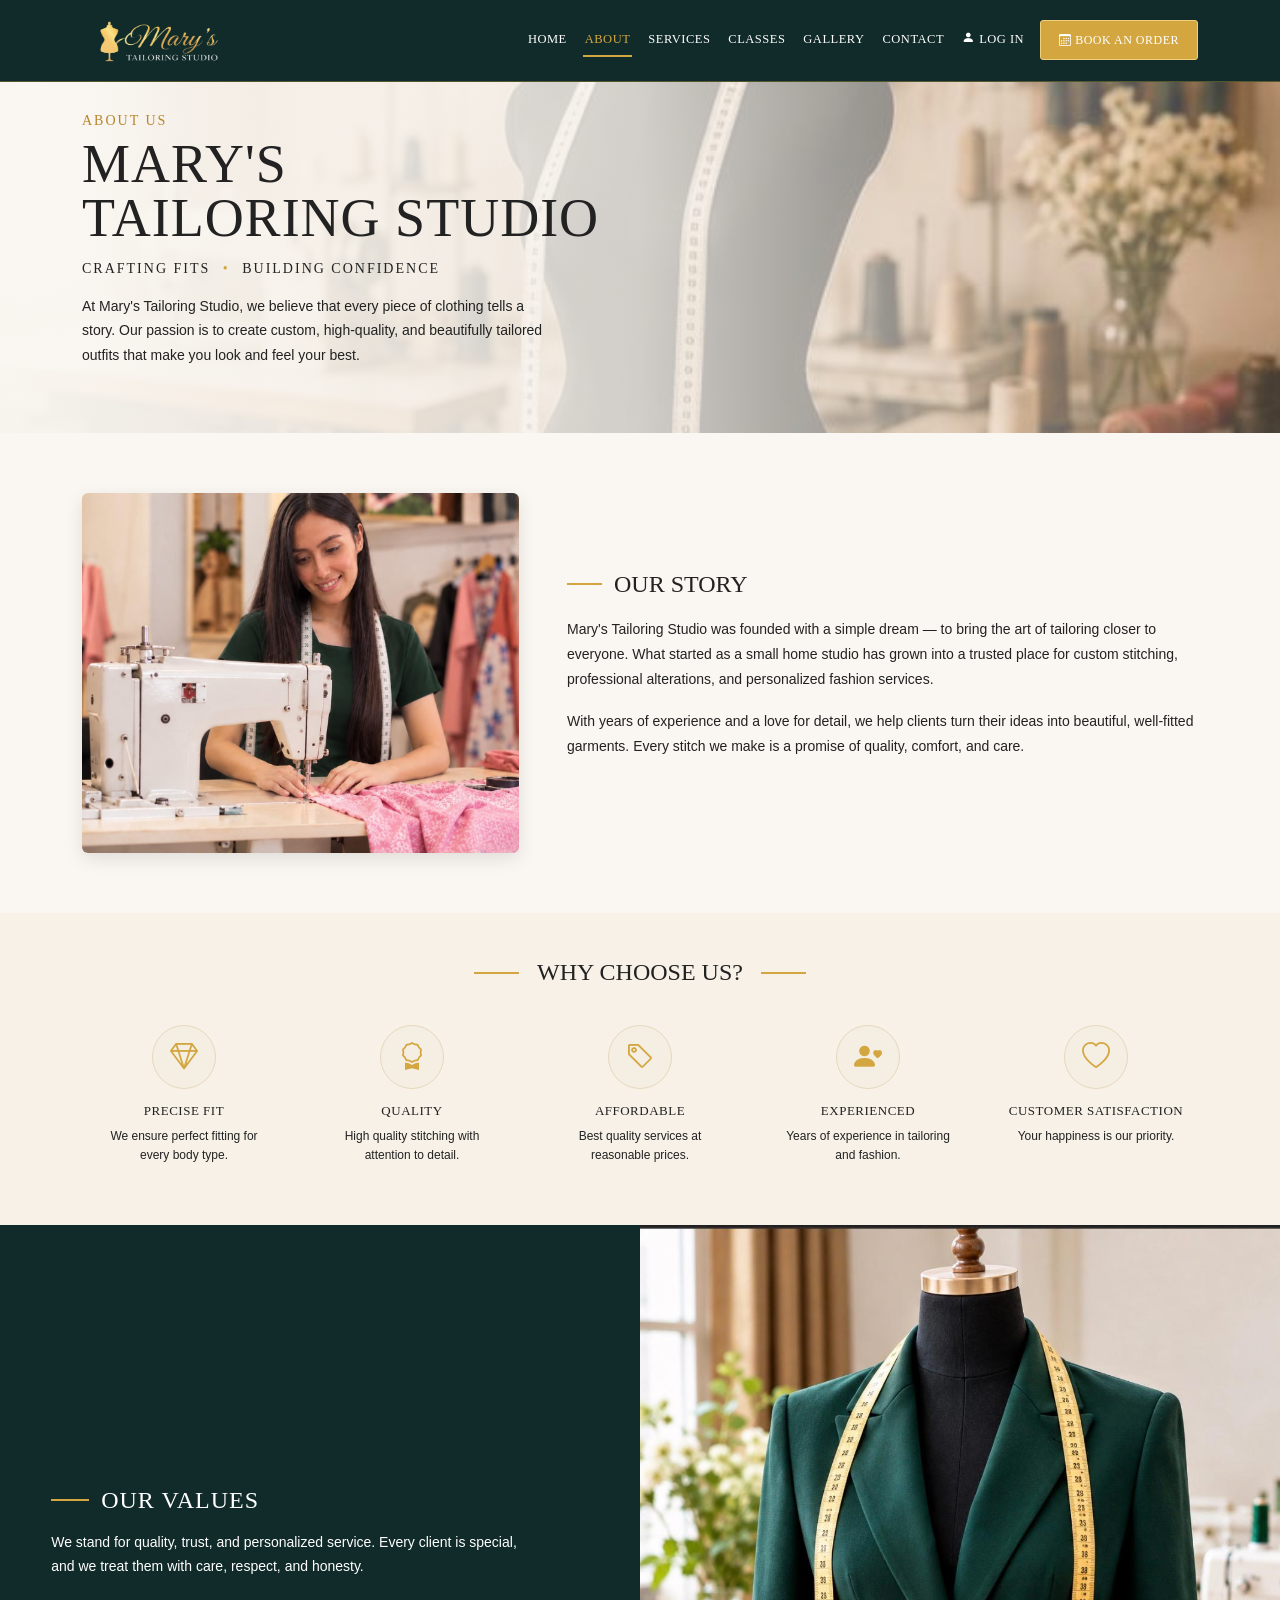
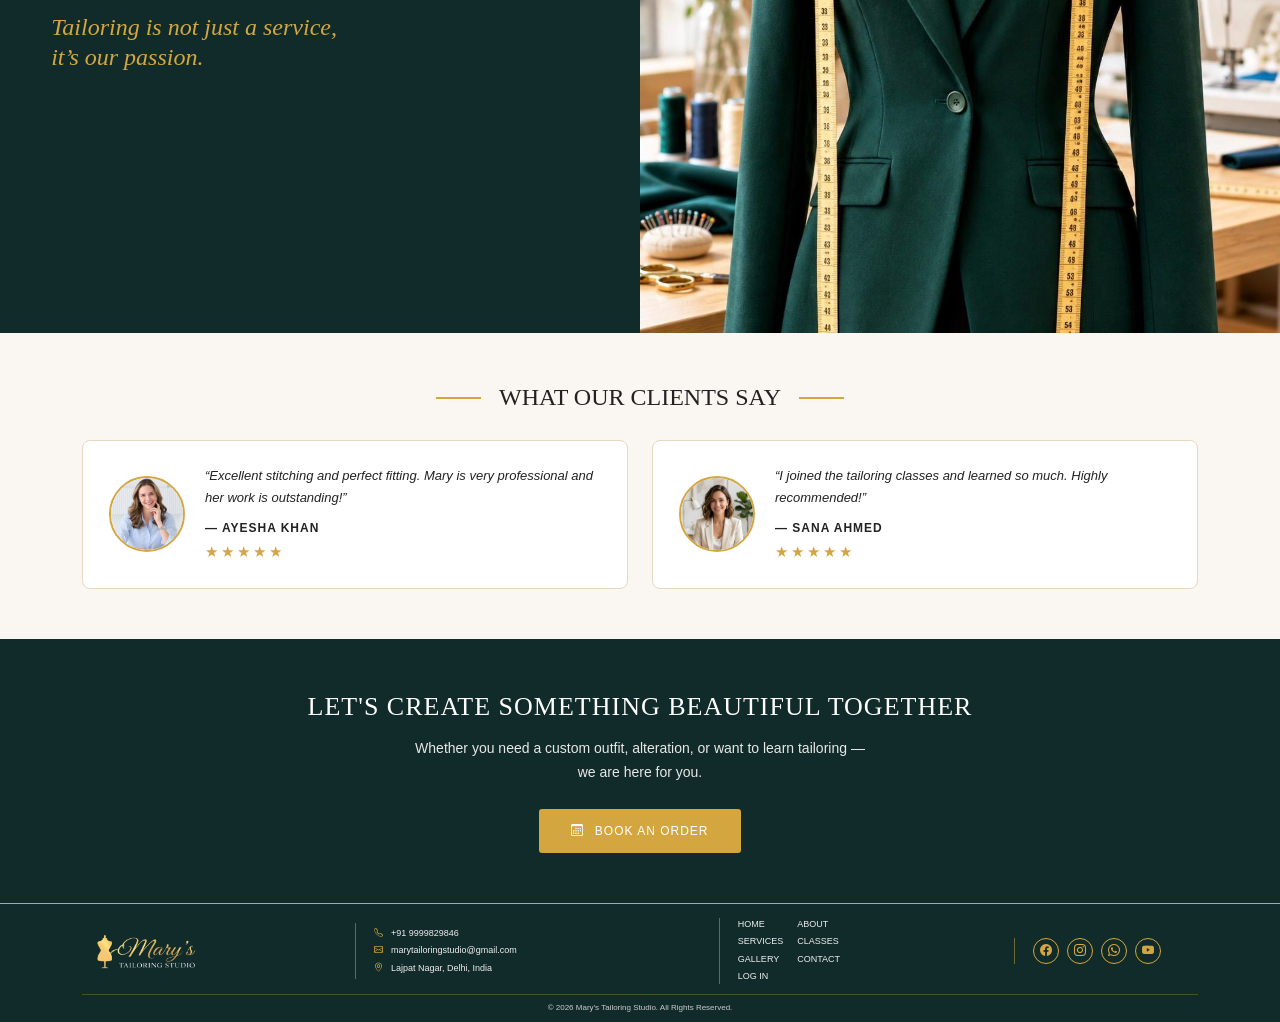
==== commit 33849285: "creating login form and editing in Javascript" ====
--- a/about.html
+++ b/about.html
@@ -21,14 +21,16 @@
   </head>
 
   <body>
-    <!-- NAVBAR -->
+    <!-- =========================================================
+                         NAVIGATION
+    ========================================================= -->
 
     <nav class="navbar navbar-expand-lg fixed-top">
       <div class="container">
         <a class="navbar-brand" href="index.html">
           <img
             src="tailoring image/Logo2.png"
-            alt="Mary's Tailoring Studio Logo"
+            alt="Mary's Tailoring Studio"
             class="logo-image"
           />
         </a>
@@ -38,6 +40,9 @@
           type="button"
           data-bs-toggle="collapse"
           data-bs-target="#navbarMenu"
+          aria-controls="navbarMenu"
+          aria-expanded="false"
+          aria-label="Toggle navigation"
         >
           <span class="navbar-toggler-icon"></span>
         </button>
@@ -69,84 +74,341 @@
             </li>
 
             <li class="nav-item">
-              <a class="book-button" href="order.html"> BOOK AN ORDER </a>
+              <a class="nav-link" href="login.html">
+                <i class="bi bi-person-fill"></i> LOG IN
+              </a>
+            </li>
+
+            <li class="nav-item">
+              <a class="book-button" href="order.html">
+                <i class="bi bi-calendar3"></i>
+                BOOK AN ORDER
+              </a>
             </li>
           </ul>
         </div>
       </div>
     </nav>
 
-    <!-- PAGE TITLE -->
-
-    <section class="inner-page-hero">
-      <div class="container">
-        <p>Get to Know Me</p>
-
-        <h1>ABOUT ME</h1>
-
-        <span> Where Every Stitch Tells a Story </span>
-      </div>
-    </section>
-
-    <!-- ABOUT CONTENT -->
-
-    <section class="about-page">
+    <!-- =========================================================
+                         ABOUT HERO
+    ========================================================= -->
+
+    <section class="about-hero">
+      <div class="about-hero-overlay"></div>
+
+      <div class="container">
+        <div class="about-hero-content">
+          <p class="about-small-title">ABOUT US</p>
+
+          <h1>
+            MARY'S<br />
+            TAILORING STUDIO
+          </h1>
+
+          <h4>
+            CRAFTING FITS
+            <span>•</span>
+            BUILDING CONFIDENCE
+          </h4>
+
+          <p class="about-intro">
+            At Mary's Tailoring Studio, we believe that every piece of clothing
+            tells a story. Our passion is to create custom, high-quality, and
+            beautifully tailored outfits that make you look and feel your best.
+          </p>
+        </div>
+      </div>
+    </section>
+
+    <!-- =========================================================
+                         OUR STORY
+    ========================================================= -->
+
+    <section class="about-story-section">
       <div class="container">
         <div class="row align-items-center g-5">
+          <div class="col-lg-5">
+            <div class="about-story-image">
+              <img
+                src="About2.jpeg"
+                alt="Tailoring at Mary's Tailoring Studio"
+              />
+            </div>
+          </div>
+
+          <div class="col-lg-7">
+            <div class="about-heading-line">
+              <span></span>
+              <h2>OUR STORY</h2>
+            </div>
+
+            <p>
+              Mary's Tailoring Studio was founded with a simple dream — to bring
+              the art of tailoring closer to everyone. What started as a small
+              home studio has grown into a trusted place for custom stitching,
+              professional alterations, and personalized fashion services.
+            </p>
+
+            <p>
+              With years of experience and a love for detail, we help clients
+              turn their ideas into beautiful, well-fitted garments. Every
+              stitch we make is a promise of quality, comfort, and care.
+            </p>
+          </div>
+        </div>
+      </div>
+    </section>
+
+    <!-- =========================================================
+                       WHY CHOOSE US
+    ========================================================= -->
+
+    <section class="about-why-section">
+      <div class="container">
+        <div class="about-center-heading">
+          <span></span>
+          <h2>WHY CHOOSE US?</h2>
+          <span></span>
+        </div>
+
+        <div class="row g-4">
+          <!-- 1 -->
+
+          <div class="col-lg col-md-4 col-6">
+            <div class="about-why-card">
+              <div class="about-icon">
+                <i class="bi bi-gem"></i>
+              </div>
+
+              <h3>PRECISE FIT</h3>
+
+              <p>We ensure perfect fitting for every body type.</p>
+            </div>
+          </div>
+
+          <!-- 2 -->
+
+          <div class="col-lg col-md-4 col-6">
+            <div class="about-why-card">
+              <div class="about-icon">
+                <i class="bi bi-award"></i>
+              </div>
+
+              <h3>QUALITY</h3>
+
+              <p>High quality stitching with attention to detail.</p>
+            </div>
+          </div>
+
+          <!-- 3 -->
+
+          <div class="col-lg col-md-4 col-6">
+            <div class="about-why-card">
+              <div class="about-icon">
+                <i class="bi bi-tag"></i>
+              </div>
+
+              <h3>AFFORDABLE</h3>
+
+              <p>Best quality services at reasonable prices.</p>
+            </div>
+          </div>
+
+          <!-- 4 -->
+
+          <div class="col-lg col-md-4 col-6">
+            <div class="about-why-card">
+              <div class="about-icon">
+                <i class="bi bi-person-heart"></i>
+              </div>
+
+              <h3>EXPERIENCED</h3>
+
+              <p>Years of experience in tailoring and fashion.</p>
+            </div>
+          </div>
+
+          <!-- 5 -->
+
+          <div class="col-lg col-md-4 col-6">
+            <div class="about-why-card">
+              <div class="about-icon">
+                <i class="bi bi-heart"></i>
+              </div>
+
+              <h3>CUSTOMER SATISFACTION</h3>
+
+              <p>Your happiness is our priority.</p>
+            </div>
+          </div>
+        </div>
+      </div>
+    </section>
+
+    <!-- =========================================================
+                         OUR VALUES
+    ========================================================= -->
+
+    <section class="about-values-section">
+      <div class="container-fluid p-0">
+        <div class="row g-0 align-items-stretch">
           <div class="col-lg-6">
-            <img
-              src="tailoring image/Image1.jpeg"
-              class="second-page-image"
-              alt="Mary's Tailoring Studio"
-            />
+            <div class="values-content">
+              <div class="values-title">
+                <span></span>
+                <h2>OUR VALUES</h2>
+              </div>
+
+              <p>
+                We stand for quality, trust, and personalized service. Every
+                client is special, and we treat them with care, respect, and
+                honesty.
+              </p>
+
+              <div class="values-quote">
+                Tailoring is not just a service,<br />
+                it’s our passion.
+              </div>
+            </div>
           </div>
 
           <div class="col-lg-6">
-            <h2>MY STORY</h2>
-
+            <div class="values-image">
+              <img src="About3.jpeg" />
+            </div>
+          </div>
+        </div>
+      </div>
+    </section>
+
+    <!-- =========================================================
+                       WHAT CLIENTS SAY
+    ========================================================= -->
+
+    <section class="about-reviews-section">
+      <div class="container">
+        <div class="about-center-heading">
+          <span></span>
+          <h2>WHAT OUR CLIENTS SAY</h2>
+          <span></span>
+        </div>
+
+        <div class="row g-4">
+          <div class="col-md-6">
+            <div class="about-review-card">
+              <div class="review-person">
+                <img src="client1.jpeg" alt="Ayesha Khan" />
+              </div>
+
+              <div class="review-content">
+                <p>
+                  “Excellent stitching and perfect fitting. Mary is very
+                  professional and her work is outstanding!”
+                </p>
+
+                <strong>— AYESHA KHAN</strong>
+
+                <div class="stars">★★★★★</div>
+              </div>
+            </div>
+          </div>
+
+          <div class="col-md-6">
+            <div class="about-review-card">
+              <div class="review-person">
+                <img src="client2.jpeg" alt="Sana Ahmed" />
+              </div>
+
+              <div class="review-content">
+                <p>
+                  “I joined the tailoring classes and learned so much. Highly
+                  recommended!”
+                </p>
+
+                <strong>— SANA AHMED</strong>
+
+                <div class="stars">★★★★★</div>
+              </div>
+            </div>
+          </div>
+        </div>
+      </div>
+    </section>
+
+    <!-- =========================================================
+                         CALL TO ACTION
+    ========================================================= -->
+
+    <section class="about-cta-section">
+      <div class="container">
+        <h2>LET'S CREATE SOMETHING BEAUTIFUL TOGETHER</h2>
+
+        <p>
+          Whether you need a custom outfit, alteration, or want to learn
+          tailoring —<br />
+          we are here for you.
+        </p>
+
+        <a href="order.html" class="about-cta-button">
+          <i class="bi bi-calendar3"></i>
+          BOOK AN ORDER
+        </a>
+      </div>
+    </section>
+
+    <!-- =========================================================
+                           FOOTER
+    ========================================================= -->
+
+    <footer class="main-footer">
+      <div class="container">
+        <div class="footer-main">
+          <!-- LOGO -->
+
+          <div class="footer-brand">
+            <a href="index.html">
+              <img
+                src="tailoring image/Logo2.png"
+                alt="Mary's Tailoring Studio"
+              />
+            </a>
+          </div>
+
+          <!-- CONTACT -->
+
+          <div class="footer-contact">
             <p>
-              I'm Mary, a professional tailor and instructor with years of
-              experience in stitching and design.
+              <i class="bi bi-telephone"></i>
+              +91 9999829846
             </p>
 
             <p>
-              At Mary's Tailoring Studio, I provide custom stitching services,
-              dress design, alterations and professional tailoring classes.
+              <i class="bi bi-envelope"></i>
+              marytailoringstudio@gmail.com
             </p>
 
             <p>
-              I believe that every outfit should be comfortable, beautiful and
-              made with attention to detail.
+              <i class="bi bi-geo-alt"></i>
+              Lajpat Nagar, Delhi, India
             </p>
-
-            <h3>MY MISSION</h3>
-
-            <p>
-              My mission is to provide quality tailoring services and help
-              people learn practical tailoring skills in a friendly environment.
-            </p>
-
-            <a href="order.html" class="black-button"> BOOK AN ORDER </a>
-          </div>
-        </div>
-      </div>
-    </section>
-
-    <!-- FOOTER -->
-
-    <footer>
-      <div class="container">
-        <div class="footer-content">
-          <div class="footer-logo">
-            <img
-              src="tailoring image/Logo2.png"
-              alt="Mary's Tailoring Studio"
-            />
-          </div>
-
-          <p>© 2026 Mary's Tailoring Studio. All Rights Reserved.</p>
-
-          <div class="social-icons">
+          </div>
+
+          <!-- QUICK LINKS -->
+
+          <div class="footer-links">
+            <a href="index.html">HOME</a>
+            <a href="about.html">ABOUT</a>
+            <a href="services.html">SERVICES</a>
+            <a href="classes.html">CLASSES</a>
+            <a href="gallery.html">GALLERY</a>
+            <a href="contact.html">CONTACT</a>
+            <a href="login.html">LOG IN</a>
+          </div>
+
+          <!-- SOCIAL -->
+
+          <div class="footer-social">
             <a href="#">
               <i class="bi bi-facebook"></i>
             </a>
@@ -158,11 +420,20 @@
             <a href="#">
               <i class="bi bi-whatsapp"></i>
             </a>
-          </div>
+
+            <a href="#">
+              <i class="bi bi-youtube"></i>
+            </a>
+          </div>
+        </div>
+
+        <div class="footer-bottom">
+          © 2026 Mary's Tailoring Studio. All Rights Reserved.
         </div>
       </div>
     </footer>
 
     <script src="https://cdn.jsdelivr.net/npm/bootstrap@5.3.8/dist/js/bootstrap.bundle.min.js"></script>
+    <script src="about.js"></script>
   </body>
 </html>
--- a/style.css
+++ b/style.css
@@ -8,6 +8,34 @@
   box-sizing: border-box;
 }
 
+/* BACK BUTTON - INNER PAGES ONLY */
+
+.nav-back-button {
+  display: inline-flex;
+  align-items: center;
+  gap: 6px;
+  color: white;
+  text-decoration: none;
+  font-family: Arial, sans-serif;
+  font-size: 11px;
+  font-weight: 600;
+  border: 1px solid #d4a640;
+  border-radius: 4px;
+  padding: 7px 10px;
+  margin-right: 12px;
+  white-space: nowrap;
+  transition: 0.3s;
+}
+
+.nav-back-button i {
+  font-size: 14px;
+}
+
+.nav-back-button:hover {
+  background-color: #d4a640;
+  color: white;
+}
+
 html {
   scroll-behavior: smooth;
 }
@@ -17,6 +45,10 @@
   color: #222;
   font-family: Georgia, "Times New Roman", Times, serif;
 }
+
+/* ============================================================
+                       BACK BUTTON
+============================================================ */
 
 /* ============================================================
                      NAVIGATION BAR
@@ -362,7 +394,7 @@
 
 .gallery-image {
   width: 100%;
-  height: 115px;
+  height: 350px;
   object-fit: cover;
   border-radius: 7px;
   display: block;
@@ -409,20 +441,57 @@
   font-size: 12px;
 }
 
+/* ============================================================
+                     CLIENT PHOTO
+============================================================ */
+
 .client-image {
   position: absolute;
+
   right: 20px;
   top: 30px;
+
   width: 50px;
   height: 50px;
+
   border-radius: 50%;
+
+  /* IMPORTANT:
+     Keeps the actual photo inside the circle */
+  overflow: hidden;
+
   background-color: #eee;
 
-  display: flex;
-  align-items: center;
-  justify-content: center;
-
-  font-size: 20px;
+  padding: 0;
+  margin: 0;
+
+  display: block;
+}
+
+/* ACTUAL CLIENT IMAGE */
+
+.client-image img {
+  width: 100%;
+  height: 100%;
+
+  /*
+     cover makes the photo completely
+     fill the circular area
+  */
+  object-fit: cover;
+
+  border-radius: 50%;
+
+  display: block;
+
+  margin: 0;
+  padding: 0;
+
+  /*
+     Prevents any weird image sizing
+  */
+  max-width: none;
+  max-height: none;
 }
 
 /* ============================================================
@@ -647,45 +716,1176 @@
   font-size: 13px;
   line-height: 1.7;
 }
-
 /* ============================================================
-                     CLASS CARDS
+   MARY'S TAILORING STUDIO - CLASSES PAGE (classes.html)
+   FULL, SELF-CONTAINED & RESPONSIVE CSS
+
+   Breakpoints: 1200+ | 992-1199 | 768-991 | 576-767 | below 576
 ============================================================ */
 
-.class-card {
-  background-color: white;
-  border: 1px solid #ddd;
+/* ============================================================
+                     1. GENERAL
+============================================================ */
+
+* {
+  margin: 0;
+  padding: 0;
+  box-sizing: border-box;
+}
+
+html {
+  scroll-behavior: smooth;
+  -webkit-text-size-adjust: 100%;
+}
+
+body {
+  background-color: #faf7f2;
+  color: #222;
+  font-family: Georgia, "Times New Roman", Times, serif;
+  overflow-x: hidden;
+}
+
+img {
+  max-width: 100%;
+}
+
+section {
+  padding: 40px 0;
+}
+
+/* ============================================================
+                     2. NAVIGATION BAR
+============================================================ */
+
+.navbar {
+  background-color: #111;
+  padding: 10px 0;
+}
+
+.logo-image {
+  width: 155px;
+  height: auto;
+  display: block;
+}
+
+.navbar-toggler {
+  border-color: #d4a640;
+  padding: 5px 9px;
+}
+
+.navbar-toggler:focus {
+  box-shadow: 0 0 0 2px rgba(212, 166, 64, 0.5);
+}
+
+.navbar-toggler-icon {
+  background-image: url("data:image/svg+xml,%3csvg xmlns='http://www.w3.org/2000/svg' viewBox='0 0 30 30'%3e%3cpath stroke='rgba%28255,255,255,1%29' stroke-linecap='round' stroke-miterlimit='10' stroke-width='2' d='M4 7h22M4 15h22M4 23h22'/%3e%3c/svg%3e");
+}
+
+.navbar-nav {
+  align-items: center;
+  gap: 12px;
+}
+
+.nav-link {
+  color: #fff !important;
+  font-family: Arial, sans-serif;
+  font-size: 12px;
+  white-space: nowrap;
+}
+
+.nav-link:hover,
+.nav-link.active {
+  color: #d4a640 !important;
+}
+
+.nav-link.active {
+  border-bottom: 2px solid #d4a640;
+}
+
+.book-button {
+  display: inline-block;
+  background-color: #d4a640;
+  color: #fff;
+  padding: 10px 17px;
+  border-radius: 3px;
+  text-decoration: none;
+  font-family: Arial, sans-serif;
+  font-size: 12px;
+  white-space: nowrap;
+  transition: 0.3s;
+}
+
+.book-button:hover {
+  background-color: #b88a2f;
+  color: #fff;
+}
+
+/* ============================================================
+                     3. BUTTONS
+============================================================ */
+
+.classes-gold-button,
+.classes-dark-button {
+  display: inline-block;
+  padding: 12px 28px;
+  border-radius: 3px;
+  text-decoration: none;
+  font-family: Arial, sans-serif;
+  font-size: 13px;
+  letter-spacing: 1px;
+  transition: 0.3s;
+}
+
+.classes-gold-button {
+  background-color: #c4912f;
+  color: #fff;
+}
+
+.classes-gold-button:hover {
+  background-color: #a77a22;
+  color: #fff;
+}
+
+.classes-dark-button {
+  background-color: #102b29;
+  color: #fff;
+  padding: 14px 34px;
+}
+
+.classes-dark-button:hover {
+  background-color: #1b4540;
+  color: #fff;
+}
+
+.classes-gold-button i,
+.classes-dark-button i {
+  margin-left: 6px;
+}
+
+/* ============================================================
+                     4. SECTION HEADINGS
+============================================================ */
+
+.classes-heading {
+  text-align: center;
+  margin-bottom: 28px;
+}
+
+.classes-heading h2 {
+  display: inline-flex;
+  align-items: center;
+  gap: 16px;
+  font-size: clamp(20px, 2.6vw, 26px);
+  letter-spacing: 2px;
+  color: #102b29;
+  margin: 0;
+}
+
+/* gold lines on both sides of the heading */
+
+.classes-heading h2::before,
+.classes-heading h2::after {
+  content: "";
+  width: 50px;
+  height: 1px;
+  background-color: #c89a3d;
+}
+
+.classes-heading p {
+  font-family: Arial, sans-serif;
+  font-size: 14px;
+  color: #102b29;
+  margin-top: 8px;
+}
+
+.classes-heading p.plain-caps {
+  font-family: Georgia, serif;
+  letter-spacing: 2px;
+  font-size: 15px;
+  margin-top: 4px;
+}
+
+.classes-heading.light h2 {
+  color: #fff;
+}
+
+.classes-heading.small h2 {
+  font-size: clamp(16px, 2vw, 19px);
+}
+
+/* ============================================================
+                     5. CLASSES HERO
+============================================================ */
+
+.classes-hero {
+  position: relative;
+  min-height: 520px;
+  padding: 120px 0 60px;
+
+  display: flex;
+  align-items: center;
+
+  background-image: url("tailoring image/Image1.jpeg");
+  background-size: cover;
+  background-position: center right;
+}
+
+.classes-hero-overlay {
+  position: absolute;
+  inset: 0;
+
+  background: linear-gradient(
+    90deg,
+    rgba(250, 247, 242, 0.98) 0%,
+    rgba(250, 247, 242, 0.88) 40%,
+    rgba(250, 247, 242, 0.15) 75%
+  );
+}
+
+.classes-hero .container {
+  position: relative;
+  z-index: 2;
+}
+
+.classes-hero-content {
+  max-width: 600px;
+}
+
+.classes-script-line {
+  font-family: "Brush Script MT", "Segoe Script", "Lucida Handwriting", cursive;
+  font-style: italic;
+  font-size: clamp(20px, 2.6vw, 28px);
+  color: #c4912f;
+  margin-bottom: 8px;
+}
+
+.classes-script-line span {
+  padding: 0 8px;
+}
+
+.classes-hero h1 {
+  font-size: clamp(38px, 6.5vw, 72px);
+  line-height: 0.98;
+  letter-spacing: 2px;
+  color: #102b29;
+  margin-bottom: 18px;
+}
+
+.classes-hero h4 {
+  font-family: Arial, sans-serif;
+  font-size: clamp(11px, 1.3vw, 14px);
+  letter-spacing: 1.5px;
+  color: #102b29;
+  margin-bottom: 18px;
+  line-height: 1.8;
+}
+
+.classes-hero h4 span {
+  color: #c4912f;
+  padding: 0 6px;
+}
+
+.classes-hero-text {
+  font-family: Arial, sans-serif;
+  font-size: 14px;
+  line-height: 1.75;
+  max-width: 480px;
+  margin-bottom: 24px;
+}
+
+.classes-hero-side {
+  position: absolute;
+  top: -20px;
+  right: 15px;
+
+  font-family: "Brush Script MT", "Segoe Script", "Lucida Handwriting", cursive;
+  font-style: italic;
+  font-size: clamp(22px, 2.6vw, 32px);
+  line-height: 1.2;
+  color: #c4912f;
+  text-align: center;
+  transform: rotate(-8deg);
+}
+
+.classes-hero-side i {
+  font-size: 16px;
+}
+
+/* ============================================================
+                     6. OUR CLASSES (3 cards)
+============================================================ */
+
+.classes-list-section {
+  background-color: #fbf9f4;
+  padding: 45px 0 50px;
+}
+
+.class-level-card {
+  height: 100%;
+  display: flex;
+  flex-direction: column;
+  justify-content: space-between;
+  gap: 16px;
+
+  background-color: #fffdf9;
+  border: 1px solid #e6d8bc;
+  border-radius: 6px;
+  padding: 16px;
+
+  transition: 0.3s ease;
+}
+
+.class-level-card:hover {
+  transform: translateY(-5px);
+  box-shadow: 0 8px 22px rgba(0, 0, 0, 0.09);
+}
+
+.class-level-top {
+  display: flex;
+  gap: 16px;
+  align-items: flex-start;
+}
+
+.class-level-image {
+  flex: 0 0 38%;
+  max-width: 38%;
+  height: 210px;
+  border-radius: 4px;
+  overflow: hidden;
+  background-color: #efe6d3;
+}
+
+.class-level-image img {
+  width: 100%;
+  height: 100%;
+  object-fit: cover;
+  display: block;
+}
+
+.class-level-info {
+  flex: 1;
+  min-width: 0;
+}
+
+.class-level-info i {
+  color: #c4912f;
+  font-size: 30px;
+  display: block;
+  margin-bottom: 8px;
+}
+
+.class-level-info h3 {
+  font-size: 17px;
+  line-height: 1.2;
+  letter-spacing: 0.5px;
+  color: #102b29;
+  margin-bottom: 6px;
+}
+
+.class-level-info h5 {
+  font-size: 13px;
+  color: #102b29;
+  margin-bottom: 8px;
+}
+
+.class-level-info p {
+  font-family: Arial, sans-serif;
+  font-size: 12px;
+  line-height: 1.6;
+  margin: 0;
+}
+
+.class-level-meta {
+  border: 1px solid #d9c69e;
+  border-radius: 5px;
+  padding: 9px 10px;
+  text-align: center;
+
+  font-family: Arial, sans-serif;
+  font-size: 12px;
+  color: #102b29;
+}
+
+.class-level-meta span {
+  padding: 0 8px;
+  color: #c89a3d;
+}
+
+/* ============================================================
+                     7. CLASS BENEFITS
+============================================================ */
+
+.class-benefits-section {
+  background-color: #102b29;
+  color: #fff;
+  padding: 45px 0 50px;
+}
+
+.benefit-item {
+  text-align: center;
+  padding: 6px 10px;
+  height: 100%;
+}
+
+.benefit-icon {
+  width: 66px;
+  height: 66px;
+  margin: 0 auto 14px;
+
+  border: 1px solid #d4a640;
+  border-radius: 50%;
+
+  display: flex;
+  align-items: center;
+  justify-content: center;
+
+  transition: 0.3s;
+}
+
+.benefit-icon i {
+  color: #d4a640;
+  font-size: 28px;
+  transition: 0.3s;
+}
+
+.benefit-item:hover .benefit-icon {
+  background-color: #d4a640;
+}
+
+.benefit-item:hover .benefit-icon i {
+  color: #102b29;
+}
+
+.benefit-item h3 {
+  font-family: Arial, sans-serif;
+  font-size: 13px;
+  font-weight: 700;
+  line-height: 1.4;
+  margin-bottom: 6px;
+}
+
+.benefit-item p {
+  font-family: Arial, sans-serif;
+  font-size: 12px;
+  line-height: 1.6;
+  color: #ddd;
+  margin: 0 auto;
+  max-width: 170px;
+}
+
+/* thin gold dividers between benefits on large screens */
+
+@media (min-width: 992px) {
+  .benefits-row > div + div .benefit-item {
+    border-left: 1px solid rgba(212, 166, 64, 0.35);
+  }
+}
+
+/* ============================================================
+                     8. CURRICULUM
+============================================================ */
+
+.curriculum-section {
+  background-color: #faf7f2;
+  padding: 45px 0 50px;
+}
+
+.curriculum-col {
+  height: 100%;
+}
+
+.curriculum-title {
+  display: flex;
+  align-items: center;
+  gap: 10px;
+  margin-bottom: 14px;
+}
+
+.curriculum-title i {
+  color: #c4912f;
+  font-size: 24px;
+}
+
+.curriculum-title h3 {
+  font-family: Arial, sans-serif;
+  font-size: 13px;
+  letter-spacing: 0.5px;
+  color: #102b29;
+  margin: 0;
+}
+
+.curriculum-col ul {
+  list-style: none;
+  padding: 0;
+}
+
+.curriculum-col li {
+  position: relative;
+  padding-left: 18px;
+  margin-bottom: 9px;
+
+  font-family: Arial, sans-serif;
+  font-size: 13px;
+  line-height: 1.5;
+  color: #102b29;
+}
+
+.curriculum-col li::before {
+  content: "";
+  position: absolute;
+  left: 0;
+  top: 7px;
+  width: 6px;
+  height: 6px;
+  border-radius: 50%;
+  background-color: #c4912f;
+}
+
+/* vertical lines between columns (desktop/tablet) */
+
+@media (min-width: 768px) {
+  .curriculum-col {
+    padding: 0 8px;
+  }
+
+  .col-md-4:not(:first-child) > .curriculum-col {
+    border-left: 1px solid #e0cfa8;
+    padding-left: 22px;
+  }
+}
+
+.curriculum-image {
+  position: relative;
+  height: 450px;
   border-radius: 8px;
-  padding: 35px;
-  min-height: 350px;
-  transition: 0.3s;
-}
-
-.class-card:hover {
-  transform: translateY(-5px);
-  box-shadow: 0 8px 20px rgba(0, 0, 0, 0.1);
-}
-
-.class-card i {
-  color: #d4a640;
-  font-size: 45px;
-}
-
-.class-card h3 {
+  overflow: hidden;
+  background-color: #efe6d3;
+  box-shadow: 0 6px 18px rgba(0, 0, 0, 0.12);
+}
+
+.curriculum-image img {
+  width: 100%;
+  height: 100%;
+  object-fit: cover;
+  display: block;
+}
+
+.curriculum-script {
+  position: absolute;
+  right: 10px;
+  bottom: 12px;
+
+  font-family: "Brush Script MT", "Segoe Script", "Lucida Handwriting", cursive;
+  font-style: italic;
   font-size: 20px;
-  margin: 20px 0 15px;
-}
-
-.class-card p,
-.class-card li {
+  line-height: 1.15;
+  text-align: right;
+  color: #fff;
+  text-shadow: 0 2px 6px rgba(0, 0, 0, 0.6);
+}
+
+/* ============================================================
+                     9. SCHEDULE & BOOKING
+============================================================ */
+
+.booking-section {
+  padding: 10px 0 35px;
+  background-color: #faf7f2;
+}
+
+.booking-box {
+  display: flex;
+  align-items: center;
+  justify-content: space-between;
+  gap: 30px;
+
+  background-color: #fffdf9;
+  border: 1px solid #e0cfa8;
+  border-radius: 6px;
+  padding: 24px 30px;
+}
+
+.booking-left {
+  flex: 1;
+}
+
+.booking-left h2 {
+  font-size: clamp(17px, 2vw, 21px);
+  letter-spacing: 2px;
+  color: #102b29;
+  margin-bottom: 4px;
+}
+
+.booking-sub {
+  font-family: Arial, sans-serif;
+  font-size: 13px;
+  margin-bottom: 18px;
+}
+
+.booking-info-row {
+  display: flex;
+  flex-wrap: wrap;
+  gap: 0;
+}
+
+.booking-info {
+  display: flex;
+  align-items: center;
+  gap: 10px;
+  padding: 4px 22px 4px 0;
+  margin-right: 22px;
+}
+
+.booking-info + .booking-info {
+  border-left: 1px solid #e0cfa8;
+  padding-left: 22px;
+}
+
+.booking-info i {
+  color: #c4912f;
+  font-size: 26px;
+}
+
+.booking-info h4 {
+  font-family: Arial, sans-serif;
+  font-size: 12px;
+  font-weight: 700;
+  color: #102b29;
+  margin-bottom: 3px;
+}
+
+.booking-info p {
+  font-family: Arial, sans-serif;
+  font-size: 11px;
+  line-height: 1.5;
+  margin: 0;
+}
+
+.booking-info p span {
+  padding: 0 4px;
+  color: #c89a3d;
+}
+
+.booking-right {
+  text-align: center;
+  flex: 0 0 auto;
+}
+
+.booking-right p {
+  font-family: Arial, sans-serif;
+  font-size: 12px;
+  line-height: 1.6;
+  margin: 14px 0 0;
+}
+
+/* ============================================================
+                     10. WHAT OUR STUDENTS SAY
+============================================================ */
+
+.students-section {
+  background-color: #faf7f2;
+  padding: 10px 0 45px;
+}
+
+.student-card {
+  max-width: 900px;
+  margin: 0 auto;
+
+  display: flex;
+  align-items: center;
+  gap: 24px;
+
+  background-color: #fffdf9;
+  border: 1px solid #e0cfa8;
+  border-radius: 8px;
+  padding: 18px 28px;
+}
+
+.student-photo {
+  flex: 0 0 80px;
+  width: 80px;
+  height: 80px;
+  border-radius: 50%;
+  overflow: hidden;
+  border: 2px solid #d4a640;
+  background-color: #eee;
+}
+
+.student-photo img {
+  width: 100%;
+  height: 100%;
+  object-fit: cover;
+  display: block;
+  max-width: none;
+}
+
+.student-text {
+  flex: 1;
+  min-width: 0;
+}
+
+.student-text i {
+  color: #c4912f;
+  font-size: 34px;
+  line-height: 1;
+}
+
+.student-text p {
   font-family: Arial, sans-serif;
   font-size: 13px;
   line-height: 1.7;
-}
-
-.class-card ul {
+  color: #102b29;
+  margin: 0 0 6px;
+}
+
+.student-text strong {
+  font-family: Arial, sans-serif;
+  font-size: 13px;
+  color: #102b29;
+}
+
+.student-stars {
+  color: #d4a640;
+  font-size: 17px;
+  letter-spacing: 3px;
+  white-space: nowrap;
+}
+
+/* ============================================================
+                     11. FOOTER
+============================================================ */
+
+.main-footer {
+  background-color: #102b29;
+  color: #fff;
+  padding: 22px 0 10px;
+  border-top: 1px solid #d4a640;
+}
+
+.main-footer .footer-main {
+  display: grid;
+  grid-template-columns: 1.1fr 1.5fr 1.2fr 0.9fr;
+  align-items: center;
+  gap: 22px;
+}
+
+.main-footer .footer-brand img {
+  width: 135px;
+  height: auto;
+  display: block;
+}
+
+.main-footer .footer-contact,
+.main-footer .footer-links,
+.main-footer .footer-social {
+  border-left: 1px solid rgba(212, 166, 64, 0.5);
   padding-left: 20px;
-  margin-top: 15px;
+}
+
+.main-footer .footer-contact p {
+  margin: 5px 0;
+  font-family: Arial, sans-serif;
+  font-size: 12px;
+  color: #eee;
+  word-break: break-word;
+}
+
+.main-footer .footer-contact i {
+  color: #d4a640;
+  margin-right: 7px;
+}
+
+.main-footer .footer-links {
+  display: grid;
+  grid-template-columns: repeat(2, auto);
+  justify-content: start;
+  gap: 6px 18px;
+}
+
+.main-footer .footer-links a {
+  color: #eee;
+  font-family: Arial, sans-serif;
+  font-size: 12px;
+  text-decoration: none;
+}
+
+.main-footer .footer-links a:hover {
+  color: #d4a640;
+}
+
+.main-footer .footer-social {
+  display: flex;
+  flex-wrap: wrap;
+  gap: 9px;
+}
+
+.main-footer .footer-social a {
+  width: 32px;
+  height: 32px;
+
+  border: 1px solid #d4a640;
+  border-radius: 50%;
+
+  color: #d4a640;
+  font-size: 14px;
+  text-decoration: none;
+
+  display: flex;
+  align-items: center;
+  justify-content: center;
+
+  transition: 0.3s;
+}
+
+.main-footer .footer-social a:hover {
+  background-color: #d4a640;
+  color: #102b29;
+}
+
+.main-footer .footer-bottom {
+  text-align: center;
+  border-top: 1px solid rgba(212, 166, 64, 0.3);
+  margin-top: 16px;
+  padding-top: 10px;
+  font-family: Arial, sans-serif;
+  font-size: 11px;
+  color: #ccc;
+}
+
+/* ============================================================
+                     RESPONSIVE
+============================================================ */
+
+/* ---------- LAPTOP (up to 1199px) ---------- */
+
+@media (max-width: 1199px) {
+  .nav-link {
+    font-size: 11px;
+  }
+
+  .navbar-nav {
+    gap: 6px;
+  }
+
+  .book-button {
+    padding: 9px 13px;
+    font-size: 11px;
+  }
+
+  .logo-image {
+    width: 140px;
+  }
+
+  /* 3 cards in a row get narrow - image above text */
+
+  .class-level-top {
+    flex-direction: column;
+  }
+
+  .class-level-image {
+    flex: none;
+    max-width: 100%;
+    width: 100%;
+    height: 190px;
+  }
+}
+
+/* ---------- TABLET (up to 991px) ---------- */
+
+@media (max-width: 991px) {
+  /* navbar dropdown */
+
+  .navbar {
+    padding: 10px 15px;
+  }
+
+  .navbar-nav {
+    align-items: flex-start;
+    gap: 4px;
+    margin-top: 14px;
+    padding-bottom: 8px;
+  }
+
+  .nav-link {
+    font-size: 13px;
+    padding: 8px 0;
+  }
+
+  .nav-link.active {
+    border-bottom: none;
+  }
+
+  .book-button {
+    margin-top: 8px;
+    font-size: 12px;
+  }
+
+  /* hero */
+
+  .classes-hero {
+    min-height: 480px;
+    padding: 115px 20px 50px;
+  }
+
+  .classes-hero-side {
+    display: none;
+  }
+
+  /* class cards: one per row, image left again */
+
+  .class-level-top {
+    flex-direction: row;
+  }
+
+  .class-level-image {
+    flex: 0 0 38%;
+    max-width: 38%;
+    width: auto;
+    height: 220px;
+  }
+
+  /* curriculum image goes full width below the lists */
+
+  .curriculum-image {
+    height: 280px;
+  }
+
+  /* booking box stacks */
+
+  .booking-box {
+    flex-direction: column;
+    align-items: flex-start;
+    padding: 24px;
+  }
+
+  .booking-right {
+    width: 100%;
+  }
+
+  /* footer 2 x 2 */
+
+  .main-footer .footer-main {
+    grid-template-columns: 1fr 1fr;
+    gap: 24px;
+  }
+
+  .main-footer .footer-brand {
+    grid-column: 1 / -1;
+  }
+
+  .main-footer .footer-contact {
+    border-left: none;
+    padding-left: 0;
+  }
+}
+
+/* ---------- PHONE (up to 767px) ---------- */
+
+@media (max-width: 767px) {
+  section {
+    padding: 35px 0;
+  }
+
+  .logo-image {
+    width: 125px;
+  }
+
+  /* hero */
+
+  .classes-hero {
+    min-height: 520px;
+    padding: 110px 15px 45px;
+    background-position: 70% center;
+  }
+
+  .classes-hero-overlay {
+    background: linear-gradient(
+      180deg,
+      rgba(250, 247, 242, 0.96),
+      rgba(250, 247, 242, 0.85)
+    );
+  }
+
+  .classes-hero-text {
+    font-size: 13px;
+    max-width: 100%;
+  }
+
+  .classes-heading h2::before,
+  .classes-heading h2::after {
+    width: 25px;
+  }
+
+  /* class cards */
+
+  .classes-list-section,
+  .class-benefits-section,
+  .curriculum-section {
+    padding-left: 15px;
+    padding-right: 15px;
+  }
+
+  .class-level-image {
+    height: 200px;
+  }
+
+  /* curriculum columns stack, divider becomes horizontal */
+
+  .curriculum-col {
+    padding-bottom: 6px;
+  }
+
+  .curriculum-image {
+    height: 240px;
+  }
+
+  /* booking */
+
+  .booking-section {
+    padding: 10px 15px 30px;
+  }
+
+  .booking-info-row {
+    flex-direction: column;
+    gap: 14px;
+  }
+
+  .booking-info,
+  .booking-info + .booking-info {
+    border-left: none;
+    padding: 0;
+    margin: 0;
+  }
+
+  /* students: photo above text */
+
+  .students-section {
+    padding: 10px 15px 40px;
+  }
+
+  .student-card {
+    flex-direction: column;
+    text-align: center;
+    padding: 24px 20px;
+    gap: 14px;
+  }
+
+  /* footer one column centered */
+
+  .main-footer {
+    padding: 25px 15px 10px;
+  }
+
+  .main-footer .footer-main {
+    grid-template-columns: 1fr;
+    text-align: center;
+    gap: 18px;
+  }
+
+  .main-footer .footer-brand img {
+    margin: 0 auto;
+  }
+
+  .main-footer .footer-contact,
+  .main-footer .footer-links,
+  .main-footer .footer-social {
+    border-left: none;
+    padding-left: 0;
+    justify-content: center;
+  }
+
+  .main-footer .footer-links {
+    grid-template-columns: repeat(3, auto);
+    justify-content: center;
+  }
+}
+
+/* ---------- SMALL PHONE (up to 575px) ---------- */
+
+@media (max-width: 575px) {
+  .logo-image {
+    width: 110px;
+  }
+
+  .classes-hero {
+    min-height: 560px;
+  }
+
+  .classes-gold-button {
+    display: block;
+    width: 100%;
+    text-align: center;
+  }
+
+  .classes-dark-button {
+    display: block;
+    width: 100%;
+    padding: 14px 10px;
+  }
+
+  /* class cards: image on top */
+
+  .class-level-top {
+    flex-direction: column;
+  }
+
+  .class-level-image {
+    flex: none;
+    max-width: 100%;
+    width: 100%;
+    height: 220px;
+  }
+
+  .benefit-item {
+    padding: 4px;
+  }
+
+  .benefit-item h3 {
+    font-size: 12px;
+  }
+
+  .main-footer .footer-links {
+    grid-template-columns: repeat(2, auto);
+  }
+}
+
+/* ---------- VERY SMALL PHONES (up to 360px) ---------- */
+
+@media (max-width: 360px) {
+  .classes-hero h1 {
+    font-size: 34px;
+  }
+
+  .classes-heading h2 {
+    gap: 8px;
+  }
+
+  .classes-heading h2::before,
+  .classes-heading h2::after {
+    width: 14px;
+  }
+
+  .class-level-meta {
+    font-size: 11px;
+  }
+}
+
+/* ---------- LANDSCAPE PHONES ---------- */
+
+@media (max-height: 480px) and (orientation: landscape) {
+  .classes-hero {
+    min-height: auto;
+    padding-top: 90px;
+  }
+}
+
+/* ---------- REDUCED MOTION ---------- */
+
+@media (prefers-reduced-motion: reduce) {
+  * {
+    transition: none !important;
+    scroll-behavior: auto !important;
+  }
 }
 
 /* ============================================================
@@ -704,7 +1904,555 @@
 .full-gallery-image:hover {
   transform: scale(1.02);
 }
-
+/* ============================================================
+   MARY'S TAILORING STUDIO - BOOK A CLASS PAGE (book-class.html)
+   Load AFTER classes.css:
+     <link rel="stylesheet" href="classes.css" />
+     <link rel="stylesheet" href="book-class.css" />
+   classes.css already provides navbar, footer, buttons, fonts.
+============================================================ */
+
+/* ============================================================
+                     1. PAGE HERO
+============================================================ */
+
+.book-hero {
+  position: relative;
+  min-height: 340px;
+  padding: 120px 0 50px;
+
+  display: flex;
+  align-items: center;
+
+  background-image: url("tailoring image/Image1.jpeg");
+  background-size: cover;
+  background-position: center right;
+}
+
+.book-hero .container {
+  position: relative;
+  z-index: 2;
+}
+
+.book-hero h1 {
+  font-size: clamp(32px, 5.5vw, 56px);
+  line-height: 1;
+  letter-spacing: 2px;
+  color: #102b29;
+  margin-bottom: 14px;
+}
+
+.book-breadcrumb {
+  font-family: Arial, sans-serif;
+  font-size: 13px;
+  color: #102b29;
+  margin: 0;
+}
+
+.book-breadcrumb a {
+  color: #b8862b;
+  text-decoration: none;
+}
+
+.book-breadcrumb a:hover {
+  text-decoration: underline;
+}
+
+.book-breadcrumb span {
+  padding: 0 8px;
+  color: #c89a3d;
+}
+
+/* ============================================================
+                     2. LEVEL TABS
+============================================================ */
+
+.book-section {
+  background-color: #faf7f2;
+  padding: 45px 0 60px;
+}
+
+.level-tabs {
+  display: flex;
+  flex-wrap: wrap;
+  justify-content: center;
+  gap: 10px;
+  margin-bottom: 32px;
+}
+
+.level-tab {
+  display: inline-flex;
+  align-items: center;
+  gap: 8px;
+
+  background-color: #fffdf9;
+  color: #102b29;
+  border: 1px solid #d9c69e;
+  border-radius: 30px;
+  padding: 10px 24px;
+
+  font-family: Arial, sans-serif;
+  font-size: 12px;
+  font-weight: 700;
+  letter-spacing: 1px;
+  cursor: pointer;
+
+  transition: 0.3s;
+}
+
+.level-tab i {
+  color: #c4912f;
+  font-size: 16px;
+  transition: 0.3s;
+}
+
+.level-tab:hover {
+  border-color: #c4912f;
+}
+
+.level-tab.active {
+  background-color: #102b29;
+  border-color: #102b29;
+  color: #fff;
+}
+
+.level-tab.active i {
+  color: #d4a640;
+}
+
+.level-tab:focus-visible {
+  outline: 2px solid #d4a640;
+  outline-offset: 2px;
+}
+
+/* ============================================================
+                     3. COURSE DETAILS CARD
+============================================================ */
+
+.course-card {
+  background-color: #fffdf9;
+  border: 1px solid #e0cfa8;
+  border-radius: 8px;
+  padding: 32px;
+  transition: opacity 0.3s ease;
+}
+
+.course-card.switching {
+  opacity: 0;
+}
+
+.course-head {
+  display: flex;
+  align-items: center;
+  gap: 16px;
+  margin-bottom: 16px;
+}
+
+.course-head > i {
+  flex: 0 0 64px;
+  width: 64px;
+  height: 64px;
+  border: 1px solid #d4a640;
+  border-radius: 50%;
+
+  display: flex;
+  align-items: center;
+  justify-content: center;
+
+  color: #c4912f;
+  font-size: 28px;
+}
+
+.course-head h2 {
+  font-size: clamp(22px, 3vw, 28px);
+  color: #102b29;
+  margin: 0 0 4px;
+}
+
+.course-tagline {
+  font-family: "Brush Script MT", "Segoe Script", "Lucida Handwriting", cursive;
+  font-style: italic;
+  font-size: 20px;
+  color: #c4912f;
+  margin: 0;
+}
+
+.course-desc {
+  font-family: Arial, sans-serif;
+  font-size: 14px;
+  line-height: 1.8;
+  color: #222;
+  margin-bottom: 22px;
+}
+
+/* quick facts */
+
+.course-facts {
+  display: grid;
+  grid-template-columns: repeat(3, 1fr);
+  gap: 12px;
+  margin-bottom: 28px;
+}
+
+.fact {
+  background-color: #faf7f2;
+  border: 1px solid #ece0c6;
+  border-radius: 6px;
+  padding: 14px 12px;
+  text-align: center;
+}
+
+.fact i {
+  display: block;
+  color: #c4912f;
+  font-size: 22px;
+  margin-bottom: 6px;
+}
+
+.fact small {
+  display: block;
+  font-family: Arial, sans-serif;
+  font-size: 10px;
+  letter-spacing: 1px;
+  text-transform: uppercase;
+  color: #777;
+  margin-bottom: 3px;
+}
+
+.fact strong {
+  display: block;
+  font-family: Arial, sans-serif;
+  font-size: 13px;
+  color: #102b29;
+  line-height: 1.4;
+}
+
+/* section sub-titles */
+
+.course-subtitle {
+  display: flex;
+  align-items: center;
+  gap: 10px;
+
+  font-size: 14px;
+  letter-spacing: 1.5px;
+  color: #102b29;
+  margin: 26px 0 14px;
+}
+
+.course-subtitle span {
+  width: 30px;
+  height: 2px;
+  background-color: #d4a640;
+  flex-shrink: 0;
+}
+
+/* lists */
+
+.course-list {
+  list-style: none;
+  padding: 0;
+  margin: 0;
+
+  display: grid;
+  grid-template-columns: 1fr 1fr;
+  gap: 4px 24px;
+}
+
+.course-list li {
+  position: relative;
+  padding-left: 22px;
+  margin-bottom: 8px;
+
+  font-family: Arial, sans-serif;
+  font-size: 13px;
+  line-height: 1.55;
+  color: #102b29;
+}
+
+.course-list li::before {
+  content: "";
+  position: absolute;
+  left: 0;
+  top: 7px;
+  width: 7px;
+  height: 7px;
+  border-radius: 50%;
+  background-color: #c4912f;
+}
+
+.course-list.included li::before {
+  content: "\F26E"; /* bootstrap-icons check-lg */
+  font-family: "bootstrap-icons";
+  top: 1px;
+  width: auto;
+  height: auto;
+  background: none;
+  border-radius: 0;
+  color: #c4912f;
+  font-size: 14px;
+}
+
+/* ============================================================
+                     4. BOOKING FORM CARD
+============================================================ */
+
+.booking-form-card {
+  position: sticky;
+  top: 100px;
+
+  background-color: #fffdf9;
+  border: 1px solid #e0cfa8;
+  border-top: 4px solid #d4a640;
+  border-radius: 8px;
+  padding: 28px;
+}
+
+.booking-form-card h2 {
+  font-size: 21px;
+  letter-spacing: 2px;
+  color: #102b29;
+  margin-bottom: 4px;
+}
+
+.form-intro {
+  font-family: Arial, sans-serif;
+  font-size: 13px;
+  color: #555;
+  margin-bottom: 20px;
+}
+
+.form-field {
+  margin-bottom: 14px;
+}
+
+.form-field label {
+  display: block;
+  font-family: Arial, sans-serif;
+  font-size: 12px;
+  font-weight: 700;
+  color: #102b29;
+  margin-bottom: 5px;
+}
+
+.booking-form-card input,
+.booking-form-card select,
+.booking-form-card textarea {
+  width: 100%;
+  background-color: #fff;
+  border: 1px solid #ddd;
+  border-radius: 4px;
+  padding: 11px 12px;
+
+  font-family: Arial, sans-serif;
+  font-size: 13px;
+  color: #222;
+}
+
+.booking-form-card textarea {
+  resize: vertical;
+}
+
+.booking-form-card input:focus,
+.booking-form-card select:focus,
+.booking-form-card textarea:focus {
+  outline: none;
+  border-color: #d4a640;
+  box-shadow: 0 0 0 3px rgba(212, 166, 64, 0.2);
+}
+
+.booking-form-card .invalid {
+  border-color: #b3261e;
+}
+
+.form-two {
+  display: grid;
+  grid-template-columns: 1fr 1fr;
+  gap: 12px;
+}
+
+.form-msg {
+  min-height: 18px;
+  font-family: Arial, sans-serif;
+  font-size: 12.5px;
+  color: #b3261e;
+  margin: 0 0 12px;
+}
+
+.book-submit {
+  width: 100%;
+  border: none;
+  cursor: pointer;
+  text-align: center;
+}
+
+.form-note {
+  font-family: Arial, sans-serif;
+  font-size: 11.5px;
+  line-height: 1.5;
+  color: #666;
+  text-align: center;
+  margin: 12px 0 0;
+}
+
+.form-note i {
+  color: #25a244;
+  margin-right: 4px;
+}
+
+/* ============================================================
+                     5. SUCCESS SUMMARY
+============================================================ */
+
+.booking-success {
+  text-align: center;
+}
+
+.booking-success[hidden] {
+  display: none;
+}
+
+.booking-success > i {
+  color: #2e7d32;
+  font-size: 46px;
+}
+
+.booking-success h3 {
+  font-size: 20px;
+  color: #102b29;
+  margin: 8px 0;
+}
+
+.success-sub {
+  font-family: Arial, sans-serif;
+  font-size: 13px;
+  line-height: 1.6;
+  margin-bottom: 18px;
+}
+
+.success-list {
+  display: grid;
+  grid-template-columns: auto 1fr;
+  gap: 8px 16px;
+  text-align: left;
+
+  background-color: #faf7f2;
+  border: 1px solid #ece0c6;
+  border-radius: 6px;
+  padding: 16px;
+  margin-bottom: 20px;
+}
+
+.success-list dt {
+  font-family: Arial, sans-serif;
+  font-size: 12px;
+  color: #777;
+}
+
+.success-list dd {
+  margin: 0;
+  font-family: Arial, sans-serif;
+  font-size: 13px;
+  font-weight: 700;
+  color: #102b29;
+  word-break: break-word;
+}
+
+.booking-success .classes-gold-button {
+  display: block;
+  text-align: center;
+}
+
+.book-again {
+  background: none;
+  border: none;
+  margin-top: 14px;
+  color: #b8862b;
+  font-family: Arial, sans-serif;
+  font-size: 12px;
+  text-decoration: underline;
+  cursor: pointer;
+}
+
+/* ============================================================
+                     RESPONSIVE
+============================================================ */
+
+@media (max-width: 991px) {
+  .book-hero {
+    min-height: 300px;
+    padding: 115px 20px 45px;
+  }
+
+  /* form is no longer sticky when stacked under the details */
+
+  .booking-form-card {
+    position: static;
+  }
+}
+
+@media (max-width: 767px) {
+  .book-section {
+    padding: 35px 15px 50px;
+  }
+
+  .book-hero {
+    padding: 110px 15px 40px;
+  }
+
+  .book-hero .classes-hero-overlay {
+    background: linear-gradient(
+      180deg,
+      rgba(250, 247, 242, 0.96),
+      rgba(250, 247, 242, 0.85)
+    );
+  }
+
+  .course-card {
+    padding: 22px 18px;
+  }
+
+  .course-facts {
+    grid-template-columns: 1fr 1fr;
+  }
+
+  .course-list {
+    grid-template-columns: 1fr;
+  }
+
+  .booking-form-card {
+    padding: 22px 18px;
+  }
+}
+
+@media (max-width: 575px) {
+  .level-tab {
+    padding: 9px 16px;
+    font-size: 11px;
+  }
+
+  .level-tab i {
+    display: none;
+  }
+
+  .form-two {
+    grid-template-columns: 1fr;
+    gap: 0;
+  }
+
+  .course-head > i {
+    flex: 0 0 52px;
+    width: 52px;
+    height: 52px;
+    font-size: 23px;
+  }
+}
+
+@media (max-width: 360px) {
+  .course-facts {
+    grid-template-columns: 1fr;
+  }
+}
 /* ============================================================
                      LARGE CONTACT
 ============================================================ */
@@ -845,6 +2593,8 @@
     padding: 9px 15px;
   }
 
+  /* HERO */
+
   .hero-section {
     min-height: 600px;
     padding: 120px 20px 50px;
@@ -886,9 +2636,13 @@
     width: 100%;
   }
 
+  /* SECTION TITLE */
+
   .section-title {
     font-size: 21px;
   }
+
+  /* ABOUT */
 
   .about-section {
     padding-left: 15px;
@@ -935,6 +2689,8 @@
     font-size: 20px;
   }
 
+  /* SERVICES */
+
   .service-card {
     margin-bottom: 15px;
     min-height: auto;
@@ -945,6 +2701,8 @@
     font-size: 30px;
   }
 
+  /* WHY CHOOSE US */
+
   .why-item {
     padding: 15px 5px;
   }
@@ -952,16 +2710,42 @@
   .why-item i {
     font-size: 30px;
   }
+
+  /* GALLERY */
 
   .gallery-image {
     width: 100%;
     height: 130px;
   }
 
+  /* REVIEWS */
+
   .review-card {
     padding: 25px 45px;
     margin-bottom: 15px;
   }
+
+  /* CLIENT PHOTO ON MOBILE */
+
+  .client-image {
+    width: 50px;
+    height: 50px;
+    right: 15px;
+    top: 25px;
+
+    overflow: hidden;
+    border-radius: 50%;
+  }
+
+  .client-image img {
+    width: 100%;
+    height: 100%;
+    object-fit: cover;
+    border-radius: 50%;
+    display: block;
+  }
+
+  /* CONTACT */
 
   .contact-info {
     margin-bottom: 30px;
@@ -1042,6 +2826,35 @@
   .full-gallery-image {
     height: 250px;
   }
+
+  /* ABOUT VALUES MOBILE */
+
+  .about-values-section .row {
+    display: block;
+  }
+
+  .values-content {
+    height: auto;
+    min-height: 250px;
+    padding: 35px 25px;
+  }
+
+  .values-image {
+    height: 250px;
+    min-height: 250px;
+  }
+
+  .values-title h2 {
+    font-size: 20px;
+  }
+
+  .values-content p {
+    font-size: 12px;
+  }
+
+  .values-quote {
+    font-size: 18px;
+  }
 }
 
 /* ============================================================
@@ -1094,6 +2907,25 @@
     padding: 25px 35px;
   }
 
+  /* CLIENT PHOTO */
+
+  .client-image {
+    width: 50px;
+    height: 50px;
+    right: 12px;
+    top: 25px;
+    overflow: hidden;
+    border-radius: 50%;
+  }
+
+  .client-image img {
+    width: 100%;
+    height: 100%;
+    object-fit: cover;
+    border-radius: 50%;
+    display: block;
+  }
+
   .inner-page-hero h1 {
     font-size: 30px;
   }
@@ -1128,3 +2960,4470 @@
     height: 260px;
   }
 }
+/* ============================================================
+   MARY'S TAILORING STUDIO - ABOUT PAGE (about.html)
+   FULL, SELF-CONTAINED & RESPONSIVE CSS
+
+   Use it in about.html instead of style.css:
+   <link rel="stylesheet" href="about.css" />
+
+   Breakpoints:
+   - Large desktop  : 1200px and up
+   - Laptop/tablet  : 992px  - 1199px
+   - Tablet         : 768px  - 991px
+   - Phone          : 576px  - 767px
+   - Small phone    : below 576px
+============================================================ */
+
+/* ============================================================
+                     1. GENERAL
+============================================================ */
+
+* {
+  margin: 0;
+  padding: 0;
+  box-sizing: border-box;
+}
+
+html {
+  scroll-behavior: smooth;
+  -webkit-text-size-adjust: 100%;
+}
+
+body {
+  background-color: #faf7f2;
+  color: #222;
+  font-family: Georgia, "Times New Roman", Times, serif;
+  overflow-x: hidden;
+}
+
+img {
+  max-width: 100%;
+}
+
+section {
+  padding: 30px 0;
+}
+
+/* ============================================================
+                     2. NAVIGATION BAR
+============================================================ */
+
+.navbar {
+  background-color: #111;
+  padding: 10px 0;
+}
+
+.logo-image {
+  width: 155px;
+  height: auto;
+  display: block;
+}
+
+.navbar-toggler {
+  border-color: #d4a640;
+  padding: 5px 9px;
+}
+
+.navbar-toggler:focus {
+  box-shadow: 0 0 0 2px rgba(212, 166, 64, 0.5);
+}
+
+/* Makes the hamburger icon white on the dark navbar */
+.navbar-toggler-icon {
+  background-image: url("data:image/svg+xml,%3csvg xmlns='http://www.w3.org/2000/svg' viewBox='0 0 30 30'%3e%3cpath stroke='rgba%28255,255,255,1%29' stroke-linecap='round' stroke-miterlimit='10' stroke-width='2' d='M4 7h22M4 15h22M4 23h22'/%3e%3c/svg%3e");
+}
+
+.navbar-nav {
+  align-items: center;
+  gap: 12px;
+}
+
+.nav-link {
+  color: #fff !important;
+  font-family: Arial, sans-serif;
+  font-size: 12px;
+  white-space: nowrap;
+}
+
+.nav-link:hover,
+.nav-link.active {
+  color: #d4a640 !important;
+}
+
+.book-button {
+  display: inline-block;
+  background-color: #d4a640;
+  color: #fff;
+  padding: 10px 17px;
+  border-radius: 3px;
+  text-decoration: none;
+  font-family: Arial, sans-serif;
+  font-size: 12px;
+  white-space: nowrap;
+  transition: 0.3s;
+}
+
+.book-button:hover {
+  background-color: #b88a2f;
+  color: #fff;
+}
+
+/* ============================================================
+                     3. REUSABLE HEADINGS
+============================================================ */
+
+/* Left heading with a gold line (Our Story) */
+
+.about-heading-line {
+  display: flex;
+  align-items: center;
+  gap: 12px;
+  margin-bottom: 18px;
+}
+
+.about-heading-line span {
+  width: 35px;
+  height: 2px;
+  background-color: #d4a640;
+  flex-shrink: 0;
+}
+
+.about-heading-line h2 {
+  font-size: clamp(19px, 2.4vw, 24px);
+  margin: 0;
+}
+
+/* Centered heading with gold lines on both sides */
+
+.about-center-heading {
+  display: flex;
+  justify-content: center;
+  align-items: center;
+  gap: 18px;
+  margin-bottom: 28px;
+}
+
+.about-center-heading span {
+  width: 45px;
+  height: 2px;
+  background-color: #d4a640;
+  flex-shrink: 0;
+}
+
+.about-center-heading h2 {
+  font-size: clamp(18px, 2.4vw, 24px);
+  margin: 0;
+  text-align: center;
+}
+
+/* ============================================================
+                     4. ABOUT HERO
+============================================================ */
+
+.about-hero {
+  position: relative;
+  min-height: 380px;
+  padding: 110px 0 50px;
+
+  display: flex;
+  align-items: center;
+
+  background-image: url("tailoring image/Image1.jpeg");
+  background-size: cover;
+  background-position: center;
+}
+
+.about-hero-overlay {
+  position: absolute;
+  inset: 0;
+
+  background: linear-gradient(
+    90deg,
+    rgba(250, 247, 242, 0.98),
+    rgba(250, 247, 242, 0.82),
+    rgba(250, 247, 242, 0.2)
+  );
+}
+
+.about-hero .container {
+  position: relative;
+  z-index: 2;
+}
+
+.about-hero-content {
+  max-width: 560px;
+}
+
+.about-small-title {
+  color: #b8862b;
+  font-size: 14px;
+  letter-spacing: 2px;
+  margin-bottom: 6px;
+}
+
+.about-hero h1 {
+  font-size: clamp(32px, 5vw, 54px);
+  line-height: 1;
+  letter-spacing: 1px;
+  margin-bottom: 16px;
+}
+
+.about-hero h4 {
+  font-size: clamp(12px, 1.4vw, 14px);
+  letter-spacing: 2px;
+  margin-bottom: 16px;
+}
+
+.about-hero h4 span {
+  color: #d4a640;
+  padding: 0 7px;
+}
+
+.about-intro {
+  font-family: Arial, sans-serif;
+  font-size: 14px;
+  line-height: 1.75;
+  max-width: 470px;
+}
+
+/* ============================================================
+                     5. OUR STORY
+============================================================ */
+
+.about-story-section {
+  padding: 60px 0;
+  background-color: #faf7f2;
+}
+
+.about-story-image {
+  width: 100%;
+  height: 340px;
+  overflow: hidden;
+  border-radius: 6px;
+  box-shadow: 0 6px 18px rgba(0, 0, 0, 0.1);
+}
+
+.about-story-image img {
+  width: 100%;
+  height: 100%;
+  object-fit: cover;
+  display: block;
+}
+
+.about-story-section p {
+  font-family: Arial, sans-serif;
+  font-size: 14px;
+  line-height: 1.8;
+  margin-bottom: 17px;
+}
+
+/* ============================================================
+                     6. WHY CHOOSE US
+============================================================ */
+
+.about-why-section {
+  background-color: #f7f1e7;
+  padding: 45px 0 50px;
+}
+
+.about-why-card {
+  text-align: center;
+  padding: 10px 8px;
+}
+
+.about-icon {
+  width: 64px;
+  height: 64px;
+  margin: 0 auto 14px;
+
+  border-radius: 50%;
+  background-color: #f5efe3;
+  border: 1px solid #e6d8bc;
+
+  display: flex;
+  align-items: center;
+  justify-content: center;
+
+  transition: 0.3s;
+}
+
+.about-why-card:hover .about-icon {
+  background-color: #d4a640;
+}
+
+.about-icon i {
+  color: #d4a640;
+  font-size: 28px;
+  transition: 0.3s;
+}
+
+.about-why-card:hover .about-icon i {
+  color: #fff;
+}
+
+.about-why-card h3 {
+  font-size: 13px;
+  letter-spacing: 0.5px;
+  margin-bottom: 8px;
+}
+
+.about-why-card p {
+  font-family: Arial, sans-serif;
+  font-size: 12px;
+  line-height: 1.6;
+  margin: 0 auto;
+  max-width: 170px;
+}
+
+/* ============================================================
+                     7. OUR VALUES
+============================================================ */
+
+.about-values-section {
+  width: 100%;
+  background-color: #102b29;
+  padding: 0;
+  overflow: hidden;
+}
+
+.about-values-section .row {
+  margin: 0;
+  align-items: stretch;
+}
+
+.about-values-section [class*="col-"] {
+  padding: 0;
+}
+
+.values-content {
+  height: 100%;
+  min-height: 280px;
+
+  background-color: #102b29;
+  color: #fff;
+
+  padding: 45px 8%;
+
+  display: flex;
+  flex-direction: column;
+  justify-content: center;
+}
+
+.values-title {
+  display: flex;
+  align-items: center;
+  gap: 12px;
+  margin-bottom: 16px;
+}
+
+.values-title span {
+  width: 38px;
+  height: 2px;
+  background-color: #d4a640;
+  display: block;
+  flex-shrink: 0;
+}
+
+.values-title h2 {
+  margin: 0;
+  color: #fff;
+  font-size: clamp(19px, 2.4vw, 24px);
+  font-weight: 500;
+  letter-spacing: 1px;
+}
+
+.values-content p {
+  max-width: 480px;
+  color: #fff;
+  font-family: Arial, sans-serif;
+  font-size: 14px;
+  line-height: 1.7;
+}
+
+.values-quote {
+  margin-top: 18px;
+  color: #d4a640;
+  font-family: "Brush Script MT", "Segoe Script", "Lucida Handwriting", cursive;
+  font-size: clamp(19px, 2.4vw, 24px);
+  font-style: italic;
+  line-height: 1.25;
+}
+
+.values-image {
+  width: 100%;
+  height: 100%;
+  min-height: 280px;
+  overflow: hidden;
+}
+
+.values-image img {
+  width: 100%;
+  height: 100%;
+  display: block;
+  object-fit: cover;
+  object-position: center 25%;
+}
+
+/* ============================================================
+                     8. WHAT OUR CLIENTS SAY
+============================================================ */
+
+.about-reviews-section {
+  background-color: #faf7f2;
+  padding: 50px 0;
+}
+
+.about-review-card {
+  height: 100%;
+  display: flex;
+  align-items: center;
+  gap: 20px;
+
+  background-color: #fff;
+  border: 1px solid #e6d8bc;
+  border-radius: 8px;
+  padding: 24px 26px;
+
+  transition: 0.3s ease;
+}
+
+.about-review-card:hover {
+  transform: translateY(-4px);
+  box-shadow: 0 8px 20px rgba(0, 0, 0, 0.08);
+}
+
+/* Small round client photo */
+
+.review-person {
+  flex: 0 0 76px;
+  width: 76px;
+  height: 76px;
+
+  border-radius: 50%;
+  overflow: hidden;
+
+  border: 2px solid #d4a640;
+  background-color: #eee;
+}
+
+.review-person img {
+  width: 100%;
+  height: 100%;
+  object-fit: cover;
+  display: block;
+  max-width: none;
+}
+
+.review-content {
+  flex: 1;
+  min-width: 0;
+}
+
+.review-content p {
+  font-family: Arial, sans-serif;
+  font-size: 13px;
+  line-height: 1.7;
+  font-style: italic;
+  margin: 0 0 10px;
+}
+
+.review-content strong {
+  display: block;
+  font-family: Arial, sans-serif;
+  font-size: 12px;
+  letter-spacing: 1px;
+}
+
+.stars {
+  color: #d4a640;
+  font-size: 15px;
+  letter-spacing: 3px;
+  margin-top: 4px;
+}
+
+/* ============================================================
+                     9. CALL TO ACTION
+============================================================ */
+
+.about-cta-section {
+  background-color: #102b29;
+  color: #fff;
+  text-align: center;
+  padding: 50px 0;
+}
+
+.about-cta-section h2 {
+  font-size: clamp(18px, 2.6vw, 26px);
+  letter-spacing: 1px;
+  line-height: 1.4;
+  margin-bottom: 12px;
+}
+
+.about-cta-section p {
+  font-family: Arial, sans-serif;
+  font-size: 14px;
+  line-height: 1.7;
+  color: #e8e8e8;
+  margin-bottom: 24px;
+}
+
+.about-cta-button {
+  display: inline-block;
+  background-color: #d4a640;
+  color: #fff;
+  text-decoration: none;
+
+  padding: 13px 32px;
+  border-radius: 3px;
+
+  font-family: Arial, sans-serif;
+  font-size: 12px;
+  letter-spacing: 1px;
+
+  transition: 0.3s;
+}
+
+.about-cta-button i {
+  margin-right: 6px;
+}
+
+.about-cta-button:hover {
+  background-color: #b88a2f;
+  color: #fff;
+}
+
+/* ============================================================
+                     10. FOOTER
+============================================================ */
+
+.main-footer {
+  background-color: #102b29;
+  color: #fff;
+  padding: 22px 0 10px;
+  border-top: 1px solid #d4a640;
+}
+
+.main-footer .footer-main {
+  display: grid;
+  grid-template-columns: 1.1fr 1.5fr 1.2fr 0.9fr;
+  align-items: center;
+  gap: 22px;
+}
+
+.main-footer .footer-brand img {
+  width: 135px;
+  height: auto;
+  display: block;
+}
+
+.main-footer .footer-contact,
+.main-footer .footer-links,
+.main-footer .footer-social {
+  border-left: 1px solid rgba(212, 166, 64, 0.5);
+  padding-left: 20px;
+}
+
+.main-footer .footer-contact p {
+  margin: 5px 0;
+  font-family: Arial, sans-serif;
+  font-size: 12px;
+  color: #eee;
+  word-break: break-word;
+}
+
+.main-footer .footer-contact i {
+  color: #d4a640;
+  margin-right: 7px;
+}
+
+.main-footer .footer-links {
+  display: grid;
+  grid-template-columns: repeat(2, auto);
+  justify-content: start;
+  gap: 6px 18px;
+}
+
+.main-footer .footer-links a {
+  color: #eee;
+  font-family: Arial, sans-serif;
+  font-size: 12px;
+  text-decoration: none;
+}
+
+.main-footer .footer-links a:hover {
+  color: #d4a640;
+}
+
+.main-footer .footer-social {
+  display: flex;
+  flex-wrap: wrap;
+  gap: 9px;
+}
+
+.main-footer .footer-social a {
+  width: 32px;
+  height: 32px;
+
+  border: 1px solid #d4a640;
+  border-radius: 50%;
+
+  color: #d4a640;
+  font-size: 14px;
+  text-decoration: none;
+
+  display: flex;
+  align-items: center;
+  justify-content: center;
+
+  transition: 0.3s;
+}
+
+.main-footer .footer-social a:hover {
+  background-color: #d4a640;
+  color: #102b29;
+}
+
+.main-footer .footer-bottom {
+  text-align: center;
+  border-top: 1px solid rgba(212, 166, 64, 0.3);
+  margin-top: 16px;
+  padding-top: 10px;
+  font-family: Arial, sans-serif;
+  font-size: 11px;
+  color: #ccc;
+}
+
+/* ============================================================
+                     RESPONSIVE
+============================================================ */
+
+/* ---------- LARGE DESKTOP (1200px and up) ---------- */
+
+@media (min-width: 1200px) {
+  .about-hero {
+    min-height: 420px;
+  }
+
+  .about-story-image {
+    height: 360px;
+  }
+
+  .values-content,
+  .values-image {
+    min-height: 300px;
+  }
+}
+
+/* ---------- LAPTOP / SMALL DESKTOP (up to 1199px) ---------- */
+
+@media (max-width: 1199px) {
+  .nav-link {
+    font-size: 11px;
+  }
+
+  .navbar-nav {
+    gap: 6px;
+  }
+
+  .book-button {
+    padding: 9px 13px;
+    font-size: 11px;
+  }
+
+  .logo-image {
+    width: 140px;
+  }
+}
+
+/* ---------- TABLET (up to 991px) ---------- */
+
+@media (max-width: 991px) {
+  /* Navbar becomes a dropdown menu */
+
+  .navbar {
+    padding: 10px 15px;
+  }
+
+  .navbar-nav {
+    align-items: flex-start;
+    gap: 4px;
+    margin-top: 14px;
+    padding-bottom: 8px;
+  }
+
+  .nav-link {
+    font-size: 13px;
+    padding: 8px 0;
+  }
+
+  .book-button {
+    margin-top: 8px;
+    font-size: 12px;
+  }
+
+  /* Hero */
+
+  .about-hero {
+    min-height: 400px;
+    padding: 120px 20px 50px;
+  }
+
+  /* Story: image on top, text below */
+
+  .about-story-section {
+    padding: 45px 0;
+  }
+
+  .about-story-image {
+    height: 320px;
+  }
+
+  /* Why choose us: 3 cards a row, centered */
+
+  .about-why-section .row {
+    justify-content: center;
+  }
+
+  /* Values: image and text stack */
+
+  .values-content {
+    min-height: auto;
+    padding: 45px 30px;
+  }
+
+  .values-image {
+    height: 320px;
+    min-height: 320px;
+  }
+
+  /* Footer: 2 x 2 */
+
+  .main-footer .footer-main {
+    grid-template-columns: 1fr 1fr;
+    gap: 24px;
+  }
+
+  .main-footer .footer-brand {
+    grid-column: 1 / -1;
+  }
+
+  .main-footer .footer-contact {
+    border-left: none;
+    padding-left: 0;
+  }
+}
+
+/* ---------- PHONE (up to 767px) ---------- */
+
+@media (max-width: 767px) {
+  section {
+    padding: 35px 0;
+  }
+
+  .logo-image {
+    width: 125px;
+  }
+
+  /* Hero */
+
+  .about-hero {
+    min-height: 430px;
+    padding: 110px 15px 45px;
+  }
+
+  .about-hero-overlay {
+    background: linear-gradient(
+      180deg,
+      rgba(250, 247, 242, 0.95),
+      rgba(250, 247, 242, 0.85)
+    );
+  }
+
+  .about-hero-content {
+    max-width: 100%;
+  }
+
+  .about-intro {
+    font-size: 13px;
+    max-width: 100%;
+  }
+
+  /* Story */
+
+  .about-story-section {
+    padding: 40px 15px;
+  }
+
+  .about-story-image {
+    height: 270px;
+  }
+
+  .about-story-section p {
+    font-size: 13px;
+  }
+
+  /* Why choose us */
+
+  .about-why-section {
+    padding: 40px 15px;
+  }
+
+  .about-icon {
+    width: 58px;
+    height: 58px;
+  }
+
+  .about-icon i {
+    font-size: 25px;
+  }
+
+  .about-why-card p {
+    font-size: 11.5px;
+  }
+
+  /* Values */
+
+  .values-content {
+    padding: 38px 22px;
+  }
+
+  .values-content p {
+    font-size: 13px;
+  }
+
+  .values-image {
+    height: 260px;
+    min-height: 260px;
+  }
+
+  /* Reviews: photo above text */
+
+  .about-reviews-section {
+    padding: 40px 15px;
+  }
+
+  .about-review-card {
+    flex-direction: column;
+    text-align: center;
+    padding: 26px 20px;
+    gap: 14px;
+  }
+
+  .review-person {
+    flex: 0 0 72px;
+    width: 72px;
+    height: 72px;
+  }
+
+  /* CTA */
+
+  .about-cta-section {
+    padding: 40px 15px;
+  }
+
+  .about-cta-section p {
+    font-size: 13px;
+  }
+
+  .about-cta-section p br {
+    display: none;
+  }
+
+  /* Footer: single column, centered */
+
+  .main-footer {
+    padding: 25px 15px 10px;
+  }
+
+  .main-footer .footer-main {
+    grid-template-columns: 1fr;
+    text-align: center;
+    gap: 18px;
+  }
+
+  .main-footer .footer-brand img {
+    margin: 0 auto;
+  }
+
+  .main-footer .footer-contact,
+  .main-footer .footer-links,
+  .main-footer .footer-social {
+    border-left: none;
+    padding-left: 0;
+    justify-content: center;
+  }
+
+  .main-footer .footer-links {
+    grid-template-columns: repeat(3, auto);
+    justify-content: center;
+  }
+
+  .main-footer .footer-social {
+    justify-content: center;
+  }
+}
+
+/* ---------- SMALL PHONE (up to 575px) ---------- */
+
+@media (max-width: 575px) {
+  .logo-image {
+    width: 110px;
+  }
+
+  .about-hero {
+    min-height: 460px;
+    padding-top: 105px;
+  }
+
+  .about-hero h4 {
+    line-height: 1.8;
+  }
+
+  .about-story-image {
+    height: 230px;
+  }
+
+  .about-center-heading {
+    gap: 10px;
+  }
+
+  .about-center-heading span {
+    width: 22px;
+  }
+
+  .about-heading-line span,
+  .values-title span {
+    width: 25px;
+  }
+
+  .values-image {
+    height: 230px;
+    min-height: 230px;
+  }
+
+  .about-cta-button {
+    display: block;
+    width: 100%;
+    max-width: 320px;
+    margin: 0 auto;
+  }
+
+  .main-footer .footer-links {
+    grid-template-columns: repeat(2, auto);
+  }
+}
+
+/* ---------- VERY SMALL PHONES (up to 360px) ---------- */
+
+@media (max-width: 360px) {
+  .about-hero h1 {
+    font-size: 28px;
+  }
+
+  .about-review-card {
+    padding: 22px 14px;
+  }
+
+  .stars {
+    letter-spacing: 1px;
+  }
+}
+
+/* ---------- LANDSCAPE PHONES (short screens) ---------- */
+
+@media (max-height: 480px) and (orientation: landscape) {
+  .about-hero {
+    min-height: auto;
+    padding-top: 90px;
+  }
+}
+
+/* ---------- REDUCED MOTION (accessibility) ---------- */
+
+@media (prefers-reduced-motion: reduce) {
+  * {
+    transition: none !important;
+    scroll-behavior: auto !important;
+  }
+}
+
+/* ============================================================
+              SERVICES PAGE - NEW DESIGN
+============================================================ */
+
+.services-new-hero {
+  position: relative;
+  min-height: 330px;
+  padding-top: 90px;
+
+  display: flex;
+  align-items: center;
+
+  background-image: url("tailoring image/Image1.jpeg");
+  background-size: cover;
+  background-position: center;
+}
+
+.services-hero-overlay {
+  position: absolute;
+  inset: 0;
+
+  background: linear-gradient(
+    90deg,
+    rgba(250, 247, 242, 0.98),
+    rgba(250, 247, 242, 0.88),
+    rgba(250, 247, 242, 0.2)
+  );
+}
+
+.services-new-hero .container {
+  position: relative;
+  z-index: 2;
+}
+
+.services-hero-content {
+  width: 430px;
+}
+
+.services-small-title {
+  color: #b8862b;
+  font-size: 11px;
+  letter-spacing: 2px;
+  margin-bottom: 8px;
+}
+
+.services-hero-content h1 {
+  font-size: 55px;
+  line-height: 1;
+  margin-bottom: 15px;
+}
+
+.services-hero-content h1 span {
+  color: #c89a3d;
+  font-style: italic;
+  font-weight: normal;
+}
+
+.services-hero-content p {
+  font-family: Arial, sans-serif;
+  font-size: 12px;
+  line-height: 1.6;
+  max-width: 390px;
+}
+
+/* ============================================================
+                  SERVICES MAIN SECTION
+============================================================ */
+
+.services-main-section {
+  padding: 30px 0 45px;
+  background: #faf7f2;
+}
+
+.services-heading {
+  text-align: center;
+  margin-bottom: 28px;
+}
+
+.services-heading span {
+  display: inline-block;
+  width: 45px;
+  height: 1px;
+  background: #c89a3d;
+  vertical-align: middle;
+  margin: 0 12px;
+}
+
+.services-heading h2 {
+  display: inline-block;
+  font-size: 21px;
+  letter-spacing: 2px;
+  margin: 0;
+}
+
+.services-heading p {
+  margin-top: 5px;
+  color: #9d7b3a;
+  font-style: italic;
+  font-size: 12px;
+}
+
+.services-heading p b {
+  margin: 0 7px;
+  color: #c89a3d;
+}
+
+/* ============================================================
+                    SERVICE CARDS
+============================================================ */
+
+.service-showcase-card {
+  height: 100%;
+  background: #fffdf9;
+  border: 1px solid #dfcfae;
+  border-radius: 5px;
+  text-align: center;
+  padding-bottom: 18px;
+  overflow: hidden;
+  transition: 0.3s ease;
+}
+
+.service-showcase-card:hover {
+  transform: translateY(-4px);
+  box-shadow: 0 7px 20px rgba(0, 0, 0, 0.08);
+}
+
+.service-showcase-image {
+  width: 100%;
+  height: 145px;
+  overflow: hidden;
+}
+
+.service-showcase-image img {
+  width: 100%;
+  height: 100%;
+  object-fit: cover;
+  display: block;
+}
+
+.service-showcase-icon {
+  color: #c89a3d;
+  font-size: 27px;
+  margin-top: 8px;
+}
+
+.service-showcase-card h3 {
+  font-size: 18px;
+  font-weight: bold;
+  letter-spacing: 0.5px;
+  margin: 4px 0 7px;
+}
+
+.service-showcase-card p {
+  font-family: Arial, sans-serif;
+  font-size: 15p;
+  line-height: 1.5;
+  padding: 0 20px;
+  min-height: 65px;
+  margin-bottom: 9px;
+}
+
+.service-showcase-card a {
+  color: #b8862b;
+  font-family: Arial, sans-serif;
+  font-size: 10px;
+  text-decoration: none;
+  letter-spacing: 1px;
+}
+
+.service-showcase-card a i {
+  margin-left: 5px;
+}
+
+/* ============================================================
+                    SIMPLE PROCESS
+============================================================ */
+
+.service-process-section {
+  padding: 30px 0 35px;
+  background: #fffdf9;
+}
+
+.process-row {
+  align-items: center;
+}
+
+.process-item {
+  text-align: center;
+  position: relative;
+}
+
+.process-number {
+  position: absolute;
+  top: -3px;
+  left: 50%;
+  transform: translateX(16px);
+
+  width: 22px;
+  height: 22px;
+
+  background: #c89a3d;
+  color: white;
+
+  border-radius: 50%;
+
+  font:
+    11px Arial,
+    sans-serif;
+
+  display: flex;
+  align-items: center;
+  justify-content: center;
+}
+
+.process-icon {
+  width: 62px;
+  height: 62px;
+
+  margin: auto;
+
+  border: 1px solid #c89a3d;
+  border-radius: 50%;
+
+  color: #b8862b;
+  font-size: 25px;
+
+  display: flex;
+  align-items: center;
+  justify-content: center;
+}
+
+.process-item h3 {
+  font-size: 11px;
+  margin-top: 10px;
+}
+
+.process-item p {
+  font-family: Arial, sans-serif;
+  font-size: 9.5px;
+  line-height: 1.45;
+  max-width: 130px;
+  margin: auto;
+}
+
+.process-arrow {
+  color: #c89a3d;
+  font-size: 23px;
+  text-align: center;
+}
+
+/* ============================================================
+                     FINAL CTA
+============================================================ */
+
+.service-final-cta {
+  background: #102b29;
+  color: white;
+  padding: 22px 0;
+}
+
+.service-final-cta > .container > p:first-child {
+  font-size: 10px;
+  letter-spacing: 2px;
+  margin-bottom: 2px;
+}
+
+.service-final-cta h2 {
+  font-size: 25px;
+  margin: 0 0 3px;
+}
+
+.service-final-cta h2 span {
+  color: #d4a640;
+  font-style: italic;
+  font-weight: normal;
+}
+
+.service-final-cta p {
+  font-family: Arial, sans-serif;
+  font-size: 10px;
+  margin-bottom: 12px;
+}
+
+/* ============================================================
+                 FOOTER - MATCH SCREENSHOT
+============================================================ */
+
+.main-footer {
+  background: #102b29;
+  color: white;
+  padding: 14px 0 8px;
+  border-top: 1px solid #c89a3d;
+}
+
+.footer-main {
+  display: grid;
+  grid-template-columns: 1.2fr 1.5fr 1.1fr 1fr;
+  align-items: center;
+  gap: 20px;
+}
+
+.footer-brand img {
+  width: 125px;
+  height: auto;
+  display: block;
+}
+
+.footer-contact {
+  border-left: 1px solid rgba(212, 166, 64, 0.5);
+  padding-left: 18px;
+}
+
+.footer-contact p {
+  margin: 3px 0;
+  font-family: Arial, sans-serif;
+  font-size: 9px;
+  color: #eee;
+}
+
+.footer-contact i {
+  color: #d4a640;
+  margin-right: 7px;
+}
+
+.footer-links {
+  border-left: 1px solid rgba(212, 166, 64, 0.5);
+  padding-left: 18px;
+
+  display: flex;
+  flex-wrap: wrap;
+  gap: 5px 12px;
+}
+
+.footer-links a {
+  color: #eee;
+  text-decoration: none;
+  font-family: Arial, sans-serif;
+  font-size: 9px;
+}
+
+.footer-links a:hover {
+  color: #d4a640;
+}
+
+.footer-social {
+  border-left: 1px solid rgba(212, 166, 64, 0.5);
+  padding-left: 18px;
+
+  display: flex;
+  gap: 9px;
+}
+
+.footer-social a {
+  width: 25px;
+  height: 25px;
+
+  border: 1px solid #d4a640;
+  border-radius: 50%;
+
+  color: #d4a640;
+
+  display: flex;
+  align-items: center;
+  justify-content: center;
+
+  font-size: 12px;
+}
+
+.footer-social a:hover {
+  background: #d4a640;
+  color: #102b29;
+}
+
+.footer-bottom {
+  text-align: center;
+
+  border-top: 1px solid rgba(212, 166, 64, 0.3);
+
+  margin-top: 10px;
+  padding-top: 7px;
+
+  font-family: Arial, sans-serif;
+  font-size: 8px;
+  color: #ccc;
+}
+
+/* ============================================================
+                    MOBILE
+============================================================ */
+
+@media (max-width: 767px) {
+  .services-new-hero {
+    min-height: 380px;
+  }
+
+  .services-hero-content {
+    width: 100%;
+  }
+
+  .services-hero-content h1 {
+    font-size: 42px;
+  }
+
+  .service-showcase-image {
+    height: 170px;
+  }
+
+  .process-arrow {
+    display: none;
+  }
+
+  .process-item {
+    margin-bottom: 20px;
+  }
+
+  .footer-main {
+    grid-template-columns: 1fr;
+    text-align: center;
+  }
+
+  .footer-brand img {
+    margin: auto;
+  }
+
+  .footer-contact,
+  .footer-links,
+  .footer-social {
+    border-left: none;
+    padding-left: 0;
+    justify-content: center;
+  }
+}
+
+/* ============================================================
+                 ABOUT FOOTER - SIZE FIX
+============================================================ */
+
+.main-footer {
+  background: #102b29;
+
+  color: white;
+
+  padding: 14px 0 8px;
+
+  border-top: 1px solid #d4a640;
+}
+
+.main-footer .footer-main {
+  display: grid;
+
+  grid-template-columns:
+    1.1fr
+    1.5fr
+    1.2fr
+    0.8fr;
+
+  align-items: center;
+
+  gap: 20px;
+}
+
+/* LOGO */
+
+.main-footer .footer-brand img {
+  width: 125px;
+
+  height: auto;
+
+  display: block;
+}
+
+/* CONTACT */
+
+.main-footer .footer-contact {
+  border-left: 1px solid rgba(212, 166, 64, 0.5);
+
+  padding-left: 18px;
+}
+
+.main-footer .footer-contact p {
+  margin: 4px 0;
+
+  font-family: Arial, sans-serif;
+
+  font-size: 9px;
+
+  color: #eee;
+}
+
+.main-footer .footer-contact i {
+  color: #d4a640;
+
+  margin-right: 6px;
+}
+
+/* LINKS */
+
+.main-footer .footer-links {
+  border-left: 1px solid rgba(212, 166, 64, 0.5);
+
+  padding-left: 18px;
+
+  display: grid;
+
+  grid-template-columns: repeat(2, auto);
+
+  gap: 4px 14px;
+}
+
+.main-footer .footer-links a {
+  color: #eee;
+
+  font-family: Arial, sans-serif;
+
+  font-size: 9px;
+
+  text-decoration: none;
+}
+
+.main-footer .footer-links a:hover {
+  color: #d4a640;
+}
+
+/* SOCIAL */
+
+.main-footer .footer-social {
+  border-left: 1px solid rgba(212, 166, 64, 0.5);
+
+  padding-left: 18px;
+
+  display: flex;
+
+  gap: 8px;
+}
+
+.main-footer .footer-social a {
+  width: 26px;
+  height: 26px;
+
+  border: 1px solid #d4a640;
+
+  border-radius: 50%;
+
+  color: #d4a640;
+
+  display: flex;
+
+  align-items: center;
+
+  justify-content: center;
+
+  font-size: 12px;
+
+  text-decoration: none;
+}
+
+/* COPYRIGHT */
+
+.main-footer .footer-bottom {
+  text-align: center;
+
+  border-top: 1px solid rgba(212, 166, 64, 0.3);
+
+  margin-top: 10px;
+
+  padding-top: 7px;
+
+  font-family: Arial, sans-serif;
+
+  font-size: 8px;
+
+  color: #ccc;
+}
+
+/* MOBILE FOOTER */
+
+@media (max-width: 767px) {
+  .main-footer .footer-main {
+    grid-template-columns: 1fr;
+
+    text-align: center;
+  }
+
+  .main-footer .footer-brand img {
+    margin: auto;
+  }
+
+  .main-footer .footer-contact,
+  .main-footer .footer-links,
+  .main-footer .footer-social {
+    border-left: none;
+
+    padding-left: 0;
+
+    justify-content: center;
+  }
+}
+
+/* ============================================================
+   MARY'S TAILORING STUDIO - LOGIN PAGE (Login.html)
+   FULL, SELF-CONTAINED & RESPONSIVE CSS
+
+   Breakpoints: 1200+ | 992-1199 | 768-991 | 576-767 | below 576
+============================================================ */
+
+:root {
+  --green: #102b29;
+  --green-2: #1b4540;
+  --gold: #d4a640;
+  --gold-dark: #b8862b;
+  --cream: #faf7f2;
+  --paper: #fffdf9;
+  --line: #e0cfa8;
+  --serif: Georgia, "Times New Roman", Times, serif;
+  --sans: Arial, sans-serif;
+  --script: "Great Vibes", "Brush Script MT", "Segoe Script", cursive;
+}
+
+/* ============================================================
+                     1. GENERAL
+============================================================ */
+
+* {
+  margin: 0;
+  padding: 0;
+  box-sizing: border-box;
+}
+
+html {
+  scroll-behavior: smooth;
+  -webkit-text-size-adjust: 100%;
+}
+
+body {
+  background-color: var(--cream);
+  color: #222;
+  font-family: var(--serif);
+  overflow-x: hidden;
+}
+
+img {
+  max-width: 100%;
+}
+
+[hidden] {
+  display: none !important;
+}
+
+/* ============================================================
+                     2. NAVIGATION BAR
+============================================================ */
+
+.navbar {
+  background-color: var(--green);
+  padding: 8px 0;
+  border-bottom: 1px solid rgba(212, 166, 64, 0.35);
+}
+
+.logo-image {
+  width: 150px;
+  height: auto;
+  display: block;
+}
+
+.navbar-toggler {
+  border-color: var(--gold);
+  padding: 5px 9px;
+}
+
+.navbar-toggler:focus {
+  box-shadow: 0 0 0 2px rgba(212, 166, 64, 0.5);
+}
+
+.navbar-toggler-icon {
+  background-image: url("data:image/svg+xml,%3csvg xmlns='http://www.w3.org/2000/svg' viewBox='0 0 30 30'%3e%3cpath stroke='rgba%28255,255,255,1%29' stroke-linecap='round' stroke-miterlimit='10' stroke-width='2' d='M4 7h22M4 15h22M4 23h22'/%3e%3c/svg%3e");
+}
+
+.navbar-nav {
+  align-items: center;
+  gap: 14px;
+}
+
+.nav-link {
+  color: #fff !important;
+  font-family: var(--serif);
+  font-size: 12.5px;
+  letter-spacing: 0.5px;
+  white-space: nowrap;
+  padding: 6px 2px !important;
+  border-bottom: 2px solid transparent;
+}
+
+.nav-link:hover {
+  color: var(--gold) !important;
+}
+
+.nav-link.active {
+  color: var(--gold) !important;
+  border-bottom-color: var(--gold);
+}
+
+.book-button {
+  display: inline-block;
+  background-color: var(--gold);
+  color: #fff;
+  border: 1px solid #f0cf7a;
+  padding: 10px 18px;
+  border-radius: 3px;
+  text-decoration: none;
+  font-family: var(--serif);
+  font-size: 12px;
+  letter-spacing: 0.5px;
+  white-space: nowrap;
+  transition: 0.3s;
+}
+
+.book-button:hover {
+  background-color: var(--gold-dark);
+  color: #fff;
+}
+
+/* ============================================================
+                     3. BRAND HEADER
+============================================================ */
+
+.login-brand {
+  padding: 105px 0 18px;
+  text-align: center;
+}
+
+.brand-row {
+  display: flex;
+  align-items: center;
+  justify-content: space-between;
+  gap: 20px;
+}
+
+.sprig {
+  flex: 0 0 70px;
+  width: 70px;
+  height: 130px;
+  color: var(--gold);
+  opacity: 0.8;
+}
+
+.sprig.flip {
+  transform: scaleX(-1);
+}
+
+.brand-center {
+  flex: 1;
+}
+
+.brand-logo {
+  width: min(330px, 78%);
+  height: auto;
+  display: block;
+  margin: 0 auto;
+}
+
+.ornament {
+  display: flex;
+  align-items: center;
+  justify-content: center;
+  gap: 10px;
+  margin: 10px auto;
+  width: min(300px, 70%);
+}
+
+.ornament span {
+  flex: 1;
+  height: 1px;
+  background-color: var(--gold);
+}
+
+.ornament i {
+  width: 14px;
+  height: 14px;
+  border-radius: 50%;
+  background-color: var(--gold);
+  box-shadow:
+    inset 0 0 0 3px var(--cream),
+    0 0 0 1px var(--gold);
+  flex-shrink: 0;
+}
+
+.brand-tagline {
+  font-size: 12px;
+  letter-spacing: 3px;
+  color: var(--green);
+  margin: 0;
+}
+
+.brand-tagline b {
+  color: var(--gold);
+  padding: 0 8px;
+}
+
+/* ============================================================
+                     4. LOGIN CARD
+============================================================ */
+
+.login-main {
+  padding: 14px 0 55px;
+}
+
+.login-card {
+  display: grid;
+  grid-template-columns: 1fr 1fr;
+  gap: 28px;
+
+  background-color: var(--paper);
+  border: 1px solid var(--gold);
+  border-radius: 10px;
+  padding: 14px;
+  box-shadow: 0 8px 30px rgba(16, 43, 41, 0.08);
+}
+
+/* ---------- left: form ---------- */
+
+.login-form-side {
+  padding: 28px 30px 24px;
+}
+
+.welcome-title {
+  font-family: var(--script);
+  font-weight: 400;
+  font-size: clamp(46px, 6vw, 68px);
+  line-height: 1.05;
+  color: var(--gold-dark);
+  margin-bottom: 12px;
+}
+
+.welcome-text {
+  font-size: 16px;
+  line-height: 1.6;
+  color: var(--green);
+  max-width: 330px;
+  margin-bottom: 26px;
+}
+
+/* ---------- fields ---------- */
+
+.field {
+  position: relative;
+  display: flex;
+  align-items: center;
+
+  background-color: #fff;
+  border: 1px solid #d9b56a;
+  border-radius: 6px;
+  height: 54px;
+
+  transition: 0.25s;
+}
+
+.field:focus-within {
+  border-color: var(--gold);
+  box-shadow: 0 0 0 3px rgba(212, 166, 64, 0.22);
+}
+
+.field.invalid {
+  border-color: #b3261e;
+  box-shadow: 0 0 0 3px rgba(179, 38, 30, 0.12);
+}
+
+.field-icon {
+  flex: 0 0 52px;
+  text-align: center;
+  font-size: 20px;
+  color: var(--green);
+}
+
+.field input {
+  flex: 1;
+  min-width: 0;
+  height: 100%;
+  border: none;
+  outline: none;
+  background: transparent;
+  padding: 0 14px 0 0;
+
+  font-family: var(--serif);
+  font-size: 15px;
+  color: #222;
+}
+
+.field input::placeholder {
+  color: #7d7d7d;
+}
+
+.eye-btn {
+  flex: 0 0 48px;
+  height: 100%;
+  background: none;
+  border: none;
+  color: var(--green);
+  font-size: 19px;
+  cursor: pointer;
+}
+
+.eye-btn:hover {
+  color: var(--gold-dark);
+}
+
+.field-error {
+  min-height: 0;
+  font-family: var(--sans);
+  font-size: 12px;
+  color: #b3261e;
+  margin: 5px 4px 0;
+}
+
+.field-error:empty {
+  display: none;
+}
+
+.field + .field-error + .field,
+.field + .field,
+#emailWrap {
+  margin-top: 0;
+}
+
+#passwordWrap {
+  margin-top: 16px;
+}
+
+.caps-warning {
+  font-family: var(--sans);
+  font-size: 12px;
+  color: #8a6420;
+  margin: 6px 4px 0;
+}
+
+/* ---------- remember / forgot ---------- */
+
+.remember-row {
+  display: flex;
+  justify-content: space-between;
+  align-items: center;
+  flex-wrap: wrap;
+  gap: 8px;
+  margin: 14px 0 18px;
+}
+
+.check {
+  display: inline-flex;
+  align-items: center;
+  gap: 10px;
+  cursor: pointer;
+  font-size: 14.5px;
+  color: var(--green);
+  user-select: none;
+}
+
+.check input {
+  position: absolute;
+  opacity: 0;
+  pointer-events: none;
+}
+
+.check .box {
+  width: 20px;
+  height: 20px;
+  border: 1.5px solid var(--green);
+  border-radius: 4px;
+  background-color: #fff;
+
+  display: flex;
+  align-items: center;
+  justify-content: center;
+
+  color: #fff;
+  font-size: 14px;
+  transition: 0.2s;
+}
+
+.check .box i {
+  opacity: 0;
+  transform: scale(0.5);
+  transition: 0.2s;
+}
+
+.check input:checked + .box {
+  background-color: var(--green);
+}
+
+.check input:checked + .box i {
+  opacity: 1;
+  transform: scale(1);
+}
+
+.check input:focus-visible + .box {
+  outline: 2px solid var(--gold);
+  outline-offset: 2px;
+}
+
+.gold-link {
+  color: var(--gold-dark);
+  font-size: 14.5px;
+  text-decoration: none;
+  border-bottom: 1px solid var(--gold);
+  transition: 0.2s;
+}
+
+.gold-link:hover {
+  color: var(--green);
+  border-bottom-color: var(--green);
+}
+
+.form-msg {
+  min-height: 0;
+  font-family: var(--sans);
+  font-size: 13px;
+  line-height: 1.5;
+  border-radius: 5px;
+  margin: 0 0 14px;
+}
+
+.form-msg:empty {
+  display: none;
+}
+
+.form-msg.error {
+  background-color: #fdecea;
+  color: #8a1c14;
+  border: 1px solid #f3b9b4;
+  padding: 10px 12px;
+}
+
+.form-msg.success {
+  background-color: #eaf6ec;
+  color: #1e5e27;
+  border: 1px solid #b8dfbf;
+  padding: 10px 12px;
+}
+
+/* ---------- login button ---------- */
+
+.login-btn {
+  position: relative;
+  width: 100%;
+  height: 54px;
+
+  background-color: var(--green);
+  color: #fff;
+  border: 1px solid var(--gold);
+  border-radius: 6px;
+
+  font-family: var(--serif);
+  font-size: 18px;
+  letter-spacing: 3px;
+  cursor: pointer;
+
+  transition: 0.3s;
+}
+
+.login-btn:hover {
+  background-color: var(--green-2);
+  box-shadow: 0 6px 16px rgba(16, 43, 41, 0.25);
+}
+
+.login-btn:disabled {
+  cursor: wait;
+  opacity: 0.85;
+}
+
+.btn-spinner {
+  display: none;
+  width: 20px;
+  height: 20px;
+  margin: 0 auto;
+  border: 2px solid rgba(255, 255, 255, 0.35);
+  border-top-color: #fff;
+  border-radius: 50%;
+  animation: spin 0.7s linear infinite;
+}
+
+.login-btn.loading .btn-label {
+  display: none;
+}
+
+.login-btn.loading .btn-spinner {
+  display: block;
+}
+
+@keyframes spin {
+  to {
+    transform: rotate(360deg);
+  }
+}
+
+/* ---------- forgot password panel ---------- */
+
+.forgot-panel h2 {
+  font-size: 22px;
+  color: var(--green);
+  margin-bottom: 6px;
+}
+
+.forgot-panel p {
+  font-size: 14.5px;
+  color: #444;
+  margin-bottom: 16px;
+}
+
+.forgot-panel .field-error {
+  margin-bottom: 4px;
+}
+
+.forgot-panel .login-btn {
+  margin-top: 14px;
+  font-size: 15px;
+}
+
+.forgot-panel .form-msg {
+  margin-top: 14px;
+  margin-bottom: 0;
+}
+
+.back-link {
+  display: block;
+  margin: 14px auto 0;
+  background: none;
+  border: none;
+  color: var(--gold-dark);
+  font-family: var(--serif);
+  font-size: 14.5px;
+  cursor: pointer;
+}
+
+.back-link:hover {
+  color: var(--green);
+}
+
+/* ---------- OR + Google ---------- */
+
+.or-divider {
+  display: flex;
+  align-items: center;
+  gap: 18px;
+  margin: 22px 0;
+  color: var(--gold-dark);
+  font-size: 15px;
+  letter-spacing: 2px;
+}
+
+.or-divider::before,
+.or-divider::after {
+  content: "";
+  flex: 1;
+  height: 1px;
+  background-color: #d9b56a;
+}
+
+.google-btn {
+  width: 100%;
+  height: 50px;
+
+  display: flex;
+  align-items: center;
+  justify-content: center;
+  gap: 12px;
+
+  background-color: #fff;
+  color: #222;
+  border: 1px solid #d9b56a;
+  border-radius: 6px;
+
+  font-family: var(--serif);
+  font-size: 16px;
+  cursor: pointer;
+
+  transition: 0.25s;
+}
+
+.google-btn:hover {
+  border-color: var(--gold);
+  box-shadow: 0 4px 12px rgba(0, 0, 0, 0.08);
+}
+
+.create-text {
+  text-align: center;
+  font-size: 15px;
+  color: var(--green);
+  margin: 20px 0 22px;
+}
+
+/* ---------- privacy note ---------- */
+
+.privacy-note {
+  display: flex;
+  align-items: center;
+  gap: 16px;
+  border-top: 1px solid #efe4cb;
+  padding-top: 18px;
+}
+
+.privacy-note > i {
+  flex: 0 0 auto;
+  padding-right: 16px;
+  border-right: 1px solid var(--gold);
+  color: var(--gold-dark);
+  font-size: 34px;
+  line-height: 1;
+}
+
+.privacy-note strong {
+  display: block;
+  font-weight: 400;
+  font-size: 14.5px;
+  color: var(--green);
+  margin-bottom: 3px;
+}
+
+.privacy-note span {
+  display: block;
+  font-size: 13px;
+  line-height: 1.5;
+  color: #444;
+}
+
+/* ---------- right: image ---------- */
+
+.login-image-side {
+  border-radius: 8px;
+  overflow: hidden;
+  background-color: #efe6d3;
+  min-height: 420px;
+}
+
+.login-image-side img {
+  width: 100%;
+  height: 100%;
+  object-fit: cover;
+  object-position: center;
+  display: block;
+}
+
+/* ============================================================
+                     5. FOOTER
+============================================================ */
+
+.login-footer {
+  background-color: var(--green);
+  color: #fff;
+  padding: 36px 0 0;
+  border-top: 1px solid var(--gold);
+}
+
+.lf-grid {
+  display: grid;
+  grid-template-columns: 1.25fr 0.8fr 1.2fr 1fr;
+  gap: 0;
+  align-items: stretch;
+}
+
+.lf-brand {
+  text-align: center;
+  padding: 0 24px 24px 0;
+}
+
+.lf-brand img {
+  width: 210px;
+  height: auto;
+  display: block;
+  margin: 0 auto;
+}
+
+.lf-brand p {
+  font-style: italic;
+  font-size: 18px;
+  line-height: 1.7;
+  color: #eee;
+  margin: 8px 0 0;
+}
+
+.lf-brand p b {
+  color: var(--gold);
+  padding: 0 6px;
+}
+
+.ornament.small {
+  width: 210px;
+  margin: 8px auto;
+}
+
+.ornament.small i {
+  width: 10px;
+  height: 10px;
+  box-shadow:
+    inset 0 0 0 2px var(--green),
+    0 0 0 1px var(--gold);
+}
+
+.lf-col {
+  border-left: 1px solid rgba(212, 166, 64, 0.5);
+  padding: 0 0 24px 28px;
+}
+
+.lf-col h3 {
+  font-size: 13px;
+  letter-spacing: 2px;
+  font-weight: 400;
+  margin: 0 0 16px;
+  padding-bottom: 8px;
+  position: relative;
+}
+
+.lf-col h3::after {
+  content: "";
+  position: absolute;
+  left: 0;
+  bottom: 0;
+  width: 46px;
+  height: 1px;
+  background-color: var(--gold);
+}
+
+.lf-col ul {
+  list-style: none;
+}
+
+.lf-col li {
+  margin-bottom: 5px;
+}
+
+.lf-col a {
+  color: #eee;
+  font-size: 13.5px;
+  text-decoration: none;
+  transition: 0.2s;
+}
+
+.lf-col a:hover,
+.lf-col a.current {
+  color: var(--gold);
+}
+
+.lf-col a.current {
+  font-weight: 700;
+}
+
+.lf-col p {
+  font-size: 13px;
+  color: #eee;
+  margin: 0 0 12px;
+  display: flex;
+  align-items: flex-start;
+  gap: 12px;
+  word-break: break-word;
+}
+
+.lf-col p i {
+  color: var(--gold);
+  font-size: 17px;
+  line-height: 1.2;
+}
+
+.lf-social {
+  display: flex;
+  flex-wrap: wrap;
+  gap: 10px;
+  margin-bottom: 20px;
+}
+
+.lf-social a {
+  width: 34px;
+  height: 34px;
+
+  border: 1px solid var(--gold);
+  border-radius: 50%;
+  color: var(--gold);
+  font-size: 15px;
+
+  display: flex;
+  align-items: center;
+  justify-content: center;
+
+  transition: 0.3s;
+}
+
+.lf-social a:hover {
+  background-color: var(--gold);
+  color: var(--green);
+}
+
+.lf-col p.lf-script {
+  display: block;
+  font-family: var(--script);
+  font-size: 28px;
+  color: var(--gold);
+  margin: 0;
+}
+
+.lf-bottom {
+  display: flex;
+  align-items: center;
+  justify-content: center;
+  gap: 24px;
+
+  border-top: 1px solid rgba(212, 166, 64, 0.35);
+  padding: 14px 0;
+}
+
+.lf-bottom p {
+  font-size: 12px;
+  color: #ddd;
+  margin: 0;
+  text-align: center;
+}
+
+.lf-bottom .ornament.small {
+  width: 110px;
+  margin: 0;
+}
+
+/* ============================================================
+                     RESPONSIVE
+============================================================ */
+
+/* ---------- LAPTOP (up to 1199px) ---------- */
+
+@media (max-width: 1199px) {
+  .nav-link {
+    font-size: 11.5px;
+  }
+
+  .navbar-nav {
+    gap: 8px;
+  }
+
+  .book-button {
+    padding: 9px 13px;
+    font-size: 11px;
+  }
+
+  .logo-image {
+    width: 135px;
+  }
+
+  .login-form-side {
+    padding: 22px 20px;
+  }
+
+  .lf-col {
+    padding-left: 20px;
+  }
+}
+
+/* ---------- TABLET (up to 991px) ---------- */
+
+@media (max-width: 991px) {
+  /* navbar dropdown */
+
+  .navbar {
+    padding: 10px 15px;
+  }
+
+  .navbar-nav {
+    align-items: flex-start;
+    gap: 4px;
+    margin-top: 14px;
+    padding-bottom: 8px;
+  }
+
+  .nav-link {
+    font-size: 14px;
+    padding: 8px 0 !important;
+  }
+
+  .book-button {
+    margin-top: 8px;
+    font-size: 12px;
+  }
+
+  .login-brand {
+    padding-top: 95px;
+  }
+
+  /* card: form on top, image below */
+
+  .login-card {
+    grid-template-columns: 1fr;
+    gap: 10px;
+    max-width: 640px;
+    margin: 0 auto;
+  }
+
+  .login-form-side {
+    padding: 24px 22px;
+  }
+
+  .welcome-text {
+    max-width: 100%;
+  }
+
+  .login-image-side {
+    min-height: 0;
+    height: 380px;
+  }
+
+  /* footer 2 x 2 */
+
+  .lf-grid {
+    grid-template-columns: 1fr 1fr;
+    row-gap: 24px;
+  }
+
+  .lf-brand {
+    grid-column: 1 / -1;
+    padding-right: 0;
+  }
+
+  .lf-col:nth-of-type(2) {
+    border-left: none;
+    padding-left: 0;
+  }
+}
+
+/* ---------- PHONE (up to 767px) ---------- */
+
+@media (max-width: 767px) {
+  .logo-image {
+    width: 120px;
+  }
+
+  .login-brand {
+    padding: 88px 0 10px;
+  }
+
+  .sprig {
+    display: none;
+  }
+
+  .brand-tagline {
+    font-size: 10.5px;
+    letter-spacing: 2px;
+    line-height: 1.9;
+  }
+
+  .login-main {
+    padding: 10px 0 40px;
+  }
+
+  .login-card {
+    padding: 10px;
+  }
+
+  .login-image-side {
+    height: 320px;
+  }
+
+  .lf-grid {
+    grid-template-columns: 1fr;
+    text-align: center;
+  }
+
+  .lf-col,
+  .lf-col:nth-of-type(2) {
+    border-left: none;
+    padding: 0 0 20px;
+  }
+
+  .lf-col h3::after {
+    left: 50%;
+    transform: translateX(-50%);
+  }
+
+  .lf-col p {
+    justify-content: center;
+  }
+
+  .lf-social {
+    justify-content: center;
+  }
+
+  .lf-bottom .ornament.small {
+    display: none;
+  }
+}
+
+/* ---------- SMALL PHONE (up to 575px) ---------- */
+
+@media (max-width: 575px) {
+  .logo-image {
+    width: 110px;
+  }
+
+  .brand-tagline b {
+    padding: 0 4px;
+  }
+
+  .login-form-side {
+    padding: 20px 12px;
+  }
+
+  .welcome-text {
+    font-size: 15px;
+  }
+
+  .field {
+    height: 50px;
+  }
+
+  .field-icon {
+    flex-basis: 44px;
+    font-size: 18px;
+  }
+
+  .login-btn {
+    height: 50px;
+    font-size: 16px;
+  }
+
+  .remember-row {
+    flex-direction: column;
+    align-items: flex-start;
+  }
+
+  .privacy-note {
+    align-items: flex-start;
+  }
+
+  .login-image-side {
+    height: 260px;
+  }
+}
+
+/* ---------- VERY SMALL PHONES (up to 360px) ---------- */
+
+@media (max-width: 360px) {
+  .welcome-title {
+    font-size: 40px;
+  }
+
+  .privacy-note > i {
+    font-size: 26px;
+    padding-right: 10px;
+  }
+}
+
+/* ---------- LANDSCAPE PHONES ---------- */
+
+@media (max-height: 480px) and (orientation: landscape) {
+  .login-brand {
+    padding-top: 80px;
+  }
+}
+
+/* ---------- REDUCED MOTION ---------- */
+
+@media (prefers-reduced-motion: reduce) {
+  * {
+    transition: none !important;
+    scroll-behavior: auto !important;
+  }
+
+  .btn-spinner {
+    animation-duration: 1.6s;
+  }
+}
+
+/* ============================================================
+   CREATE ACCOUNT PAGE STYLES  (signup.html)
+   PASTE THIS AT THE VERY BOTTOM OF style.css,
+   AFTER the login block (login-for-style.css).
+
+   It re-uses the login styles (card, fields, buttons, footer)
+   and only adds what is new. Needs:
+   <body class="login-page signup-page">
+============================================================ */
+
+/* space between the stacked fields */
+
+.signup-page .field {
+  margin-top: 12px;
+}
+
+.signup-page #nameWrap {
+  margin-top: 0;
+}
+
+.signup-page .welcome-text {
+  margin-bottom: 20px;
+}
+
+/* ---------- password strength meter ---------- */
+
+.strength {
+  display: flex;
+  align-items: center;
+  gap: 12px;
+  margin: 10px 2px 4px;
+}
+
+.strength-bars {
+  flex: 1;
+  display: grid;
+  grid-template-columns: repeat(4, 1fr);
+  gap: 5px;
+}
+
+.strength-bars span {
+  height: 5px;
+  border-radius: 3px;
+  background-color: #e6dcc6;
+  transition: background-color 0.25s;
+}
+
+.strength small {
+  min-width: 62px;
+  text-align: right;
+  font-family: var(--sans);
+  font-size: 12px;
+  font-weight: 700;
+  color: #666;
+}
+
+.strength.s1 .strength-bars span:nth-child(-n + 1) {
+  background-color: #c0392b;
+}
+
+.strength.s2 .strength-bars span:nth-child(-n + 2) {
+  background-color: #e08a1e;
+}
+
+.strength.s3 .strength-bars span:nth-child(-n + 3) {
+  background-color: #c9a227;
+}
+
+.strength.s4 .strength-bars span:nth-child(-n + 4) {
+  background-color: #2e7d32;
+}
+
+.strength.s1 small {
+  color: #c0392b;
+}
+.strength.s2 small {
+  color: #b36d10;
+}
+.strength.s3 small {
+  color: #8a6f10;
+}
+.strength.s4 small {
+  color: #2e7d32;
+}
+
+/* ---------- password rules checklist ---------- */
+
+.pw-rules {
+  list-style: none;
+  display: grid;
+  grid-template-columns: 1fr 1fr;
+  gap: 3px 14px;
+  margin: 8px 2px 0;
+}
+
+.pw-rules li {
+  position: relative;
+  padding-left: 20px;
+  font-family: var(--sans);
+  font-size: 12px;
+  color: #777;
+  transition: color 0.2s;
+}
+
+.pw-rules li::before {
+  content: "\F28A"; /* bootstrap-icons circle */
+  font-family: "bootstrap-icons";
+  position: absolute;
+  left: 0;
+  top: 0;
+  font-size: 11px;
+  color: #c9b98f;
+}
+
+.pw-rules li.ok {
+  color: #2e7d32;
+}
+
+.pw-rules li.ok::before {
+  content: "\F26A"; /* bootstrap-icons check-circle-fill */
+  color: #2e7d32;
+}
+
+/* ---------- terms row ---------- */
+
+.signup-page .terms-row {
+  margin: 16px 0 0;
+}
+
+.signup-page .terms-row .check {
+  align-items: flex-start;
+  font-size: 14px;
+  line-height: 1.5;
+}
+
+.signup-page .terms-row .check .box {
+  flex: 0 0 20px;
+  margin-top: 2px;
+}
+
+.signup-page #termsError {
+  margin-bottom: 4px;
+}
+
+.signup-page .form-msg {
+  margin-top: 14px;
+}
+
+.signup-page .login-btn {
+  margin-top: 6px;
+}
+
+/* ---------- success panel ---------- */
+
+.signup-success {
+  text-align: center;
+  padding: 10px 0 4px;
+}
+
+.signup-success > i {
+  font-size: 54px;
+  color: #2e7d32;
+}
+
+.signup-success h2 {
+  font-size: 26px;
+  color: var(--green);
+  margin: 8px 0;
+}
+
+.signup-success p {
+  font-size: 15px;
+  line-height: 1.6;
+  color: #333;
+  margin-bottom: 20px;
+}
+
+/* a link that looks like the LOGIN button */
+
+.login-btn.as-link {
+  display: flex;
+  align-items: center;
+  justify-content: center;
+  text-decoration: none;
+  font-size: 16px;
+}
+
+/* ---------- responsive ---------- */
+
+@media (max-width: 575px) {
+  .pw-rules {
+    grid-template-columns: 1fr;
+  }
+
+  .signup-page .welcome-title {
+    font-size: 48px;
+  }
+}
+
+/* =========================================================
+   CONTACT PAGE  –  paste at the VERY BOTTOM of style.css
+   Everything is scoped to body.contact-page, classes start with ct-
+   so nothing on your other pages changes.
+   ========================================================= */
+
+body.contact-page {
+  --ct-gold: #c99b3c;
+  --ct-gold-dark: #b8862b;
+  --ct-green: #12302b;
+  --ct-cream: #faf7f2;
+  --ct-line: #e9dcc3;
+  --ct-text: #3a3a3a;
+  background: var(--ct-cream);
+  overflow-x: hidden;
+}
+
+.contact-page .ct-script {
+  font-family: "Great Vibes", "Brush Script MT", cursive;
+  color: var(--ct-gold);
+  font-weight: 400;
+}
+.contact-page .ct-title {
+  font-family: "Playfair Display", Georgia, serif;
+  color: var(--ct-green);
+  font-weight: 700;
+  letter-spacing: 2px;
+}
+
+/* divider ornament */
+.contact-page .ct-divider {
+  display: flex;
+  align-items: center;
+  gap: 10px;
+  color: var(--ct-gold);
+  font-size: 9px;
+  margin: 14px 0;
+}
+.contact-page .ct-divider span {
+  flex: 1;
+  height: 1px;
+  background: var(--ct-gold);
+  max-width: 240px;
+}
+
+/* ---------- HERO ---------- */
+.contact-page .ct-hero {
+  padding: 130px 0 55px;
+  background-image:
+    linear-gradient(
+      90deg,
+      rgba(250, 247, 242, 0.98) 0%,
+      rgba(250, 247, 242, 0.9) 45%,
+      rgba(250, 247, 242, 0.15) 100%
+    ),
+    url("tailoring image/Image1.jpeg");
+  background-size: cover;
+  background-position: center right;
+}
+.contact-page .ct-hero-inner {
+  display: flex;
+  align-items: flex-start;
+  gap: 18px;
+}
+.contact-page .ct-sprig {
+  width: 48px;
+  flex-shrink: 0;
+  margin-top: 10px;
+}
+.contact-page .ct-hero .ct-script {
+  font-size: 44px;
+  line-height: 1;
+  margin: 0;
+}
+.contact-page .ct-hero h1 {
+  font-family: "Playfair Display", Georgia, serif;
+  font-size: 78px;
+  font-weight: 800;
+  letter-spacing: 2px;
+  line-height: 1;
+  color: #141414;
+  margin: 4px 0 6px;
+}
+.contact-page .ct-hero h2 {
+  font-family: "Playfair Display", Georgia, serif;
+  font-size: 27px;
+  font-weight: 500;
+  color: var(--ct-green);
+  margin: 0;
+}
+.contact-page .ct-hero .ct-divider {
+  max-width: 330px;
+  margin: 10px 0 16px;
+}
+.contact-page .ct-hero-p {
+  color: var(--ct-green);
+  font-size: 15px;
+  line-height: 1.7;
+  margin: 0;
+}
+
+/* ---------- INFO STRIP ---------- */
+.contact-page .ct-info {
+  background: #fff;
+  padding: 28px 0;
+  border-bottom: 1px solid var(--ct-line);
+}
+.contact-page .ct-info-item {
+  text-align: center;
+  padding: 10px 14px;
+  display: flex;
+  flex-direction: column;
+  align-items: center;
+  gap: 3px;
+}
+@media (min-width: 992px) {
+  .contact-page .ct-info-item + .ct-info-item {
+    border-left: 1px solid var(--ct-line);
+  }
+}
+.contact-page .ct-info-icon {
+  width: 52px;
+  height: 52px;
+  border-radius: 50%;
+  background: var(--ct-gold);
+  color: #fff;
+  font-size: 22px;
+  display: grid;
+  place-items: center;
+  margin-bottom: 8px;
+}
+.contact-page .ct-info-item h3 {
+  font-family: "Playfair Display", Georgia, serif;
+  font-size: 15px;
+  letter-spacing: 1.5px;
+  color: var(--ct-green);
+  margin: 0;
+}
+.contact-page .ct-info-main {
+  font-weight: 600;
+  color: var(--ct-green);
+  text-decoration: none;
+  font-size: 15px;
+  word-break: break-word;
+}
+.contact-page a.ct-info-main:hover {
+  color: var(--ct-gold);
+}
+.contact-page .ct-info-item small {
+  color: #777;
+  font-size: 12.5px;
+}
+.contact-page .ct-info-sub {
+  font-size: 12.5px;
+  color: var(--ct-green);
+}
+.contact-page .ct-info-script {
+  font-size: 24px;
+  line-height: 1.1;
+}
+
+/* ---------- FORM + HOURS ---------- */
+.contact-page .ct-main {
+  padding: 45px 0 35px;
+}
+.contact-page .ct-photo {
+  height: 100%;
+  min-height: 440px;
+  border-radius: 6px;
+  background: url("contact.jpeg") center/cover no-repeat;
+  box-shadow: 0 6px 18px rgba(0, 0, 0, 0.12);
+}
+.contact-page .ct-form-script {
+  font-size: 30px;
+  margin: 0;
+  line-height: 1;
+}
+.contact-page .ct-main .ct-title {
+  font-size: 32px;
+  margin: 2px 0 8px;
+}
+.contact-page .ct-form-intro {
+  font-size: 14px;
+  color: var(--ct-green);
+  margin-bottom: 18px;
+}
+
+.contact-page .ct-field {
+  position: relative;
+  margin-bottom: 14px;
+}
+.contact-page .ct-field > i {
+  position: absolute;
+  left: 14px;
+  top: 17px;
+  color: var(--ct-green);
+  font-size: 15px;
+  pointer-events: none;
+}
+.contact-page .ct-field input,
+.contact-page .ct-field select,
+.contact-page .ct-field textarea {
+  width: 100%;
+  border: 1px solid var(--ct-line);
+  background: #fffdf9;
+  border-radius: 6px;
+  padding: 14px 14px 14px 42px;
+  font-size: 14px;
+  color: var(--ct-green);
+  outline: none;
+  transition:
+    border-color 0.2s,
+    box-shadow 0.2s;
+}
+.contact-page .ct-field textarea {
+  resize: vertical;
+  min-height: 110px;
+}
+.contact-page .ct-field input:focus,
+.contact-page .ct-field select:focus,
+.contact-page .ct-field textarea:focus {
+  border-color: var(--ct-gold);
+  box-shadow: 0 0 0 3px rgba(201, 155, 60, 0.18);
+}
+.contact-page .ct-field.invalid input,
+.contact-page .ct-field.invalid select,
+.contact-page .ct-field.invalid textarea {
+  border-color: #c0392b;
+}
+.contact-page .ct-error {
+  display: none;
+  color: #c0392b;
+  font-size: 12px;
+  margin-top: 4px;
+}
+.contact-page .ct-field.invalid .ct-error {
+  display: block;
+}
+
+.contact-page .ct-send {
+  width: 100%;
+  border: 0;
+  border-radius: 6px;
+  background: var(--ct-green);
+  color: #fff;
+  padding: 15px;
+  font-weight: 600;
+  letter-spacing: 1px;
+  font-size: 14px;
+  display: flex;
+  align-items: center;
+  justify-content: center;
+  gap: 10px;
+  transition:
+    background 0.25s,
+    transform 0.15s;
+  cursor: pointer;
+}
+.contact-page .ct-send:hover {
+  background: #0b211d;
+  transform: translateY(-1px);
+}
+.contact-page .ct-send:disabled {
+  opacity: 0.7;
+  cursor: wait;
+}
+.contact-page .ct-status {
+  margin: 12px 0 0;
+  font-size: 14px;
+  min-height: 20px;
+}
+.contact-page .ct-status.ok {
+  color: #1e7a46;
+}
+.contact-page .ct-status.err {
+  color: #c0392b;
+}
+
+/* hours card */
+.contact-page .ct-card {
+  border: 1px solid var(--ct-line);
+  border-radius: 8px;
+  background: #fffdf9;
+  padding: 24px 24px 20px;
+  height: 100%;
+}
+.contact-page .ct-card-title {
+  font-family: "Playfair Display", Georgia, serif;
+  font-size: 15px;
+  letter-spacing: 1.5px;
+  color: var(--ct-green);
+  display: flex;
+  align-items: center;
+  gap: 12px;
+  margin: 0 0 14px;
+}
+.contact-page .ct-card-title i {
+  color: var(--ct-gold);
+  font-size: 22px;
+}
+.contact-page .ct-hours {
+  list-style: none;
+  padding: 0;
+  margin: 0;
+}
+.contact-page .ct-hours li {
+  display: flex;
+  justify-content: space-between;
+  gap: 10px;
+  flex-wrap: wrap;
+  padding: 9px 0;
+  border-bottom: 1px solid #f0e8d6;
+  font-size: 13.5px;
+  color: var(--ct-green);
+}
+.contact-page .ct-hours li:last-child {
+  border-bottom: 0;
+}
+.contact-page .ct-card-text {
+  font-size: 13.5px;
+  color: var(--ct-green);
+  margin: 0 0 10px;
+  line-height: 1.6;
+}
+.contact-page .ct-card-heart {
+  text-align: center;
+  color: var(--ct-gold);
+  margin: 14px 0 0;
+}
+.contact-page .ct-see-you {
+  text-align: center;
+  font-size: 28px;
+  margin: 0;
+}
+
+/* ---------- FIND US ---------- */
+.contact-page .ct-find {
+  padding: 15px 0 30px;
+}
+.contact-page .ct-find-box {
+  background: #f6f1e8;
+  border-radius: 8px;
+  padding: 26px;
+}
+.contact-page .ct-find-title {
+  font-size: 24px;
+  display: flex;
+  align-items: center;
+  gap: 10px;
+  margin: 0;
+}
+.contact-page .ct-find-title i {
+  color: var(--ct-gold);
+}
+.contact-page .ct-find-sub {
+  font-family: "Playfair Display", Georgia, serif;
+  font-size: 17px;
+  color: var(--ct-green);
+  margin: 4px 0 12px;
+}
+.contact-page .ct-find p {
+  font-size: 14px;
+  color: var(--ct-text);
+  line-height: 1.7;
+}
+.contact-page .ct-maps-btn {
+  display: inline-flex;
+  align-items: center;
+  gap: 8px;
+  background: var(--ct-green);
+  color: #fff;
+  padding: 12px 20px;
+  border-radius: 6px;
+  font-size: 13px;
+  font-weight: 600;
+  text-decoration: none;
+  letter-spacing: 0.5px;
+  transition: background 0.25s;
+}
+.contact-page .ct-maps-btn i {
+  color: var(--ct-gold);
+}
+.contact-page .ct-maps-btn:hover {
+  background: #0b211d;
+  color: #fff;
+}
+.contact-page .ct-map {
+  border-radius: 8px;
+  overflow: hidden;
+  height: 300px;
+  border: 1px solid var(--ct-line);
+}
+.contact-page .ct-map iframe {
+  width: 100%;
+  height: 100%;
+  border: 0;
+  display: block;
+}
+
+/* ---------- FAQ ---------- */
+.contact-page .ct-faq {
+  padding: 20px 0 60px;
+}
+.contact-page .ct-faq-head {
+  display: flex;
+  align-items: center;
+  gap: 18px;
+  justify-content: center;
+}
+.contact-page .ct-faq-head span {
+  flex: 1;
+  max-width: 240px;
+  height: 1px;
+  background: var(--ct-gold);
+}
+.contact-page .ct-faq-head h2 {
+  font-family: "Playfair Display", Georgia, serif;
+  font-size: 19px;
+  letter-spacing: 2px;
+  color: var(--ct-green);
+  margin: 0;
+  text-align: center;
+}
+.contact-page .ct-faq-sub {
+  text-align: center;
+  font-family: "Playfair Display", Georgia, serif;
+  color: var(--ct-green);
+  margin: 4px 0 22px;
+}
+.contact-page .ct-faq-item {
+  background: #fff;
+  border: 1px solid var(--ct-line);
+  border-radius: 5px;
+  margin-bottom: 12px;
+  overflow: hidden;
+}
+.contact-page .ct-faq-q {
+  width: 100%;
+  background: none;
+  border: 0;
+  text-align: left;
+  cursor: pointer;
+  padding: 14px 16px;
+  font-size: 14px;
+  color: var(--ct-green);
+  display: flex;
+  justify-content: space-between;
+  align-items: center;
+  gap: 12px;
+}
+.contact-page .ct-faq-q i {
+  transition: transform 0.25s;
+  flex-shrink: 0;
+}
+.contact-page .ct-faq-item.open .ct-faq-q i {
+  transform: rotate(45deg);
+  color: var(--ct-gold);
+}
+.contact-page .ct-faq-a {
+  max-height: 0;
+  overflow: hidden;
+  transition: max-height 0.3s ease;
+}
+.contact-page .ct-faq-a p {
+  margin: 0;
+  padding: 0 16px 16px;
+  font-size: 13.5px;
+  color: var(--ct-text);
+  line-height: 1.7;
+}
+.contact-page .ct-faq-a a {
+  color: var(--ct-gold-dark);
+}
+
+/* ---------- RESPONSIVE ---------- */
+@media (max-width: 991px) {
+  .contact-page .ct-hero {
+    padding: 110px 0 45px;
+    background-position: 70% center;
+  }
+  .contact-page .ct-hero h1 {
+    font-size: 60px;
+  }
+  .contact-page .ct-hero h2 {
+    font-size: 22px;
+  }
+}
+@media (max-width: 767px) {
+  .contact-page .ct-hero {
+    background-image:
+      linear-gradient(rgba(250, 247, 242, 0.93), rgba(250, 247, 242, 0.88)),
+      url("tailoring image/Image1.jpeg");
+  }
+  .contact-page .ct-hero .ct-script {
+    font-size: 34px;
+  }
+  .contact-page .ct-hero h1 {
+    font-size: 44px;
+  }
+  .contact-page .ct-hero h2 {
+    font-size: 18px;
+  }
+  .contact-page .ct-hero-p {
+    font-size: 14px;
+  }
+  .contact-page .ct-sprig {
+    width: 34px;
+  }
+  .contact-page .ct-info-item {
+    padding: 16px 8px;
+  }
+  .contact-page .ct-info-icon {
+    width: 46px;
+    height: 46px;
+    font-size: 19px;
+  }
+  .contact-page .ct-main .ct-title {
+    font-size: 26px;
+  }
+  .contact-page .ct-find-box {
+    padding: 18px;
+  }
+  .contact-page .ct-map {
+    height: 240px;
+  }
+  .contact-page .ct-faq-head span {
+    max-width: 60px;
+  }
+  .contact-page .ct-faq-head h2 {
+    font-size: 16px;
+  }
+}
+@media (max-width: 400px) {
+  .contact-page .ct-hero h1 {
+    font-size: 38px;
+  }
+  .contact-page .ct-info-item h3 {
+    font-size: 13px;
+  }
+  .contact-page .ct-info-main {
+    font-size: 13px;
+  }
+}
+
+/* =========================================================
+   GALLERY PAGE  –  paste at the VERY BOTTOM of style.css
+   Scoped to body.gallery-page; class names start with gl-
+   ========================================================= */
+
+body.gallery-page {
+  --gl-gold: #c99b3c;
+  --gl-green: #12302b;
+  --gl-cream: #faf7f2;
+  --gl-line: #e6d4ac;
+  background: var(--gl-cream);
+  overflow-x: hidden;
+}
+.gallery-page .gl-script {
+  font-family: "Great Vibes", "Brush Script MT", cursive;
+  color: var(--gl-gold);
+  font-weight: 400;
+  margin: 0;
+}
+
+/* ---------- HERO ---------- */
+.gallery-page .gl-hero {
+  padding: 130px 0 60px;
+  background-image:
+    linear-gradient(
+      90deg,
+      rgba(250, 247, 242, 0.98) 0%,
+      rgba(250, 247, 242, 0.88) 42%,
+      rgba(250, 247, 242, 0.1) 100%
+    ),
+    url("tailoring image/gallery/hero.jpg");
+  background-color: #efe6d6;
+  background-size: cover;
+  background-position: center right;
+}
+.gallery-page .gl-hero-inner {
+  display: flex;
+  gap: 18px;
+  align-items: flex-start;
+}
+.gallery-page .gl-sprig {
+  width: 48px;
+  flex-shrink: 0;
+  margin-top: 8px;
+}
+.gallery-page .gl-hero .gl-script {
+  font-size: 56px;
+  line-height: 1;
+}
+.gallery-page .gl-hero h1 {
+  font-family: "Playfair Display", Georgia, serif;
+  font-size: 84px;
+  font-weight: 800;
+  letter-spacing: 3px;
+  line-height: 1;
+  color: #111;
+  margin: 0 0 12px;
+}
+.gallery-page .gl-tag {
+  font-size: 14px;
+  letter-spacing: 1.5px;
+  color: var(--gl-green);
+  margin: 0 0 16px;
+}
+.gallery-page .gl-tag span {
+  color: var(--gl-gold);
+  padding: 0 8px;
+}
+.gallery-page .gl-hero-p {
+  max-width: 430px;
+  color: var(--gl-green);
+  font-size: 15px;
+  line-height: 1.7;
+  margin: 0;
+}
+
+/* ---------- BROWSE ---------- */
+.gallery-page .gl-browse {
+  padding: 38px 0 20px;
+}
+.gallery-page .gl-head {
+  display: flex;
+  align-items: center;
+  justify-content: center;
+  gap: 18px;
+  margin-bottom: 24px;
+}
+.gallery-page .gl-head span {
+  flex: 1;
+  max-width: 90px;
+  height: 1px;
+  background: var(--gl-gold);
+}
+.gallery-page .gl-head h2 {
+  font-family: "Playfair Display", Georgia, serif;
+  font-size: 22px;
+  letter-spacing: 3px;
+  color: var(--gl-green);
+  margin: 0;
+  text-align: center;
+}
+
+.gallery-page .gl-cats {
+  display: grid;
+  grid-template-columns: repeat(6, 1fr);
+  gap: 14px;
+  margin-bottom: 36px;
+}
+.gallery-page .gl-cat {
+  background: #fffdf9;
+  border: 1px solid var(--gl-line);
+  border-radius: 8px;
+  padding: 14px 8px;
+  color: var(--gl-green);
+  cursor: pointer;
+  display: flex;
+  flex-direction: column;
+  align-items: center;
+  gap: 8px;
+  font-size: 12.5px;
+  letter-spacing: 1px;
+  font-weight: 500;
+  transition:
+    background 0.25s,
+    color 0.25s,
+    transform 0.2s,
+    border-color 0.25s;
+}
+.gallery-page .gl-cat i {
+  font-size: 26px;
+  color: var(--gl-gold);
+  transition: color 0.25s;
+}
+.gallery-page .gl-cat:hover {
+  transform: translateY(-3px);
+  border-color: var(--gl-gold);
+}
+.gallery-page .gl-cat.active {
+  background: var(--gl-green);
+  color: #fff;
+  border-color: var(--gl-green);
+}
+.gallery-page .gl-cat.active i {
+  color: var(--gl-gold);
+}
+
+/* ---------- GRID ---------- */
+.gallery-page .gl-grid {
+  display: grid;
+  grid-template-columns: repeat(4, 1fr);
+  gap: 28px 22px;
+}
+.gallery-page .gl-item {
+  margin: 0;
+  text-align: center;
+  transition:
+    opacity 0.35s,
+    transform 0.35s;
+}
+.gallery-page .gl-item.hide {
+  display: none;
+}
+.gallery-page .gl-item.pop {
+  animation: glPop 0.45s ease both;
+}
+@keyframes glPop {
+  from {
+    opacity: 0;
+    transform: translateY(14px) scale(0.97);
+  }
+  to {
+    opacity: 1;
+    transform: none;
+  }
+}
+
+.gallery-page .gl-thumb {
+  position: relative;
+  display: block;
+  width: 100%;
+  padding: 0;
+  border: 1px solid var(--gl-line);
+  background: linear-gradient(135deg, #efe6d6, #e3d3b5);
+  aspect-ratio: 3 / 4;
+  overflow: hidden;
+  cursor: zoom-in;
+  border-radius: 3px;
+}
+.gallery-page .gl-thumb img {
+  width: 100%;
+  height: 100%;
+  object-fit: cover;
+  display: block;
+  transition: transform 0.6s ease;
+}
+.gallery-page .gl-thumb:hover img {
+  transform: scale(1.06);
+}
+.gallery-page .gl-zoom {
+  position: absolute;
+  inset: 0;
+  display: grid;
+  place-items: center;
+  background: rgba(18, 48, 43, 0.45);
+  color: #fff;
+  font-size: 24px;
+  opacity: 0;
+  transition: opacity 0.3s;
+}
+.gallery-page .gl-thumb:hover .gl-zoom,
+.gallery-page .gl-thumb:focus-visible .gl-zoom {
+  opacity: 1;
+}
+.gallery-page .gl-item figcaption {
+  font-family: "Playfair Display", Georgia, serif;
+  color: var(--gl-green);
+  font-size: 15px;
+  padding-top: 12px;
+}
+.gallery-page .gl-underline {
+  display: block;
+  width: 28px;
+  height: 2px;
+  background: var(--gl-gold);
+  margin: 8px auto 0;
+}
+.gallery-page .gl-empty {
+  text-align: center;
+  color: var(--gl-green);
+  padding: 30px 0;
+}
+
+/* ---------- FEATURED ---------- */
+.gallery-page .gl-featured-wrap {
+  padding: 30px 0 60px;
+}
+.gallery-page .gl-featured {
+  display: grid;
+  grid-template-columns: 0.9fr 1.3fr 0.6fr;
+  gap: 28px;
+  align-items: center;
+  background: #fffdf9;
+  border: 1px solid var(--gl-gold);
+  border-radius: 8px;
+  padding: 12px;
+}
+.gallery-page .gl-featured-img {
+  height: 100%;
+  min-height: 240px;
+  border-radius: 4px;
+  overflow: hidden;
+  background: #e3d3b5;
+}
+.gallery-page .gl-featured-img img {
+  width: 100%;
+  height: 100%;
+  object-fit: cover;
+  display: block;
+}
+.gallery-page .gl-featured-text .gl-script {
+  font-size: 38px;
+  line-height: 1;
+}
+.gallery-page .gl-featured-text h2 {
+  font-family: "Playfair Display", Georgia, serif;
+  font-size: 27px;
+  letter-spacing: 1.5px;
+  color: var(--gl-green);
+  margin: 6px 0 12px;
+  line-height: 1.25;
+}
+.gallery-page .gl-featured-text h2 small {
+  font-size: 16px;
+}
+.gallery-page .gl-featured-text p {
+  font-size: 14px;
+  color: #444;
+  line-height: 1.6;
+  max-width: 420px;
+}
+.gallery-page .gl-explore {
+  display: inline-flex;
+  align-items: center;
+  gap: 10px;
+  background: var(--gl-gold);
+  color: #fff;
+  padding: 12px 22px;
+  border-radius: 4px;
+  font-size: 13px;
+  letter-spacing: 0.8px;
+  font-weight: 600;
+  text-decoration: none;
+  transition:
+    background 0.25s,
+    transform 0.2s;
+}
+.gallery-page .gl-explore:hover {
+  background: #b8862b;
+  color: #fff;
+  transform: translateY(-2px);
+}
+.gallery-page .gl-featured-quote {
+  border-left: 1px solid var(--gl-gold);
+  padding: 10px 0 10px 22px;
+  display: flex;
+  gap: 12px;
+  align-items: center;
+}
+.gallery-page .gl-sprig-sm {
+  width: 32px;
+  flex-shrink: 0;
+}
+.gallery-page .gl-featured-quote .gl-script {
+  font-size: 22px;
+  line-height: 1.5;
+  color: var(--gl-green);
+}
+
+/* ---------- LIGHTBOX ---------- */
+.gallery-page .gl-lightbox {
+  position: fixed;
+  inset: 0;
+  z-index: 3000;
+  background: rgba(10, 22, 20, 0.93);
+  display: flex;
+  align-items: center;
+  justify-content: center;
+  padding: 20px;
+  animation: glFade 0.25s ease;
+}
+.gallery-page .gl-lightbox[hidden] {
+  display: none;
+}
+@keyframes glFade {
+  from {
+    opacity: 0;
+  }
+  to {
+    opacity: 1;
+  }
+}
+.gallery-page .gl-lb-fig {
+  margin: 0;
+  text-align: center;
+  max-width: min(88vw, 760px);
+}
+.gallery-page .gl-lb-fig img {
+  max-width: 100%;
+  max-height: 78vh;
+  border-radius: 4px;
+  box-shadow: 0 10px 40px rgba(0, 0, 0, 0.5);
+  background: #e3d3b5;
+}
+.gallery-page .gl-lb-fig figcaption {
+  color: #fff;
+  margin-top: 14px;
+  font-family: "Playfair Display", Georgia, serif;
+  font-size: 18px;
+}
+.gallery-page .gl-lb-close,
+.gallery-page .gl-lb-nav {
+  position: absolute;
+  border: 1px solid rgba(255, 255, 255, 0.35);
+  background: rgba(255, 255, 255, 0.08);
+  color: #fff;
+  width: 46px;
+  height: 46px;
+  border-radius: 50%;
+  font-size: 18px;
+  cursor: pointer;
+  display: grid;
+  place-items: center;
+  transition: background 0.2s;
+}
+.gallery-page .gl-lb-close:hover,
+.gallery-page .gl-lb-nav:hover {
+  background: var(--gl-gold);
+  border-color: var(--gl-gold);
+}
+.gallery-page .gl-lb-close {
+  top: 18px;
+  right: 18px;
+}
+.gallery-page .gl-lb-prev {
+  left: 18px;
+  top: 50%;
+  transform: translateY(-50%);
+}
+.gallery-page .gl-lb-next {
+  right: 18px;
+  top: 50%;
+  transform: translateY(-50%);
+}
+
+/* ---------- RESPONSIVE ---------- */
+@media (max-width: 991px) {
+  .gallery-page .gl-hero {
+    padding: 110px 0 45px;
+  }
+  .gallery-page .gl-hero h1 {
+    font-size: 64px;
+  }
+  .gallery-page .gl-cats {
+    grid-template-columns: repeat(3, 1fr);
+  }
+  .gallery-page .gl-grid {
+    grid-template-columns: repeat(3, 1fr);
+  }
+  .gallery-page .gl-featured {
+    grid-template-columns: 1fr 1.3fr;
+  }
+  .gallery-page .gl-featured-quote {
+    display: none;
+  }
+}
+@media (max-width: 767px) {
+  .gallery-page .gl-hero {
+    background-image:
+      linear-gradient(rgba(250, 247, 242, 0.92), rgba(250, 247, 242, 0.85)),
+      url("tailoring image/gallery/hero.jpg");
+  }
+  .gallery-page .gl-hero .gl-script {
+    font-size: 40px;
+  }
+  .gallery-page .gl-hero h1 {
+    font-size: 46px;
+  }
+  .gallery-page .gl-sprig {
+    width: 34px;
+  }
+  .gallery-page .gl-tag {
+    font-size: 12px;
+  }
+  .gallery-page .gl-head h2 {
+    font-size: 17px;
+    letter-spacing: 2px;
+  }
+  .gallery-page .gl-head span {
+    max-width: 30px;
+  }
+  .gallery-page .gl-grid {
+    grid-template-columns: repeat(2, 1fr);
+    gap: 20px 12px;
+  }
+  .gallery-page .gl-featured {
+    grid-template-columns: 1fr;
+    padding: 10px;
+    gap: 16px;
+  }
+  .gallery-page .gl-featured-img {
+    min-height: 260px;
+  }
+  .gallery-page .gl-featured-text {
+    padding: 0 8px 12px;
+  }
+  .gallery-page .gl-featured-text h2 {
+    font-size: 21px;
+  }
+  .gallery-page .gl-lb-prev {
+    left: 8px;
+  }
+  .gallery-page .gl-lb-next {
+    right: 8px;
+  }
+}
+@media (max-width: 480px) {
+  .gallery-page .gl-cats {
+    grid-template-columns: repeat(2, 1fr);
+    gap: 10px;
+  }
+  .gallery-page .gl-hero h1 {
+    font-size: 40px;
+  }
+  .gallery-page .gl-item figcaption {
+    font-size: 13.5px;
+  }
+}
+
+/* =========================================================
+   ORDER PAGE  –  paste at the VERY BOTTOM of style.css
+   Scoped to body.order-page; class names start with od-
+   ========================================================= */
+
+body.order-page {
+  --od-gold: #c99b3c;
+  --od-gold-dark: #b8862b;
+  --od-green: #12302b;
+  --od-cream: #faf7f2;
+  --od-line: #e6d4ac;
+  background: var(--od-cream);
+  overflow-x: hidden;
+}
+.order-page .od-script {
+  font-family: "Great Vibes", "Brush Script MT", cursive;
+  color: var(--od-gold);
+  font-weight: 400;
+  margin: 0;
+}
+
+/* ---------- HERO ---------- */
+.order-page .od-hero {
+  padding: 125px 0 50px;
+  background-image:
+    linear-gradient(
+      90deg,
+      rgba(250, 247, 242, 0.98) 0%,
+      rgba(250, 247, 242, 0.88) 42%,
+      rgba(250, 247, 242, 0.1) 100%
+    ),
+    url("tailoring image/Image1.jpeg");
+  background-size: cover;
+  background-position: center right;
+}
+.order-page .od-hero-inner {
+  display: flex;
+  gap: 18px;
+  align-items: flex-start;
+}
+.order-page .od-sprig {
+  width: 46px;
+  flex-shrink: 0;
+  margin-top: 6px;
+}
+.order-page .od-hero .od-script {
+  font-size: 50px;
+  line-height: 1;
+}
+.order-page .od-hero h1 {
+  font-family: "Playfair Display", Georgia, serif;
+  font-size: 84px;
+  font-weight: 800;
+  letter-spacing: 3px;
+  line-height: 1;
+  color: #111;
+  margin: 0;
+}
+.order-page .od-rule {
+  display: block;
+  width: 54px;
+  height: 2px;
+  background: var(--od-gold);
+  margin: 10px 0 14px;
+}
+.order-page .od-hero-p {
+  font-family: "Playfair Display", Georgia, serif;
+  font-size: 19px;
+  color: var(--od-green);
+  line-height: 1.5;
+  margin: 0;
+}
+
+/* ---------- MAIN CARDS ---------- */
+.order-page .od-main {
+  padding: 28px 0 20px;
+}
+.order-page .od-card {
+  background: #fffdf9;
+  border: 1px solid var(--od-gold);
+  border-radius: 8px;
+  padding: 26px 26px 24px;
+}
+.order-page .od-title {
+  font-family: "Playfair Display", Georgia, serif;
+  font-size: 25px;
+  letter-spacing: 1.5px;
+  color: var(--od-green);
+  margin: 0;
+  display: flex;
+  align-items: center;
+  gap: 18px;
+}
+.order-page .od-title span {
+  flex: 0 0 70px;
+  height: 1px;
+  background: var(--od-gold);
+}
+.order-page .od-sub {
+  font-size: 14px;
+  color: var(--od-green);
+  margin: 4px 0 6px;
+}
+
+.order-page .od-step {
+  display: flex;
+  align-items: center;
+  gap: 10px;
+  margin: 24px 0 12px;
+  font-family: "Playfair Display", Georgia, serif;
+  font-size: 14px;
+  letter-spacing: 1.2px;
+  color: var(--od-green);
+}
+.order-page .od-step b {
+  width: 24px;
+  height: 24px;
+  border-radius: 50%;
+  background: var(--od-gold);
+  color: #fff;
+  display: grid;
+  place-items: center;
+  font-size: 13px;
+  font-family: inherit;
+}
+.order-page .od-step i {
+  color: var(--od-gold);
+  font-size: 17px;
+}
+
+/* fields */
+.order-page .od-field {
+  position: relative;
+  margin-bottom: 0;
+}
+.order-page form > .od-field {
+  margin-bottom: 12px;
+}
+.order-page .od-field label {
+  display: block;
+  font-size: 12.5px;
+  color: var(--od-green);
+  margin-bottom: 5px;
+}
+.order-page .od-field label i {
+  color: var(--od-green);
+  margin-right: 5px;
+}
+.order-page .od-field input,
+.order-page .od-field select,
+.order-page .od-field textarea {
+  width: 100%;
+  border: 1px solid var(--od-line);
+  background: #fff;
+  border-radius: 6px;
+  padding: 11px 12px;
+  font-size: 13.5px;
+  color: var(--od-green);
+  outline: none;
+  transition:
+    border-color 0.2s,
+    box-shadow 0.2s;
+}
+.order-page .od-field textarea {
+  resize: vertical;
+  min-height: 78px;
+}
+.order-page .od-field input:focus,
+.order-page .od-field select:focus,
+.order-page .od-field textarea:focus {
+  border-color: var(--od-gold);
+  box-shadow: 0 0 0 3px rgba(201, 155, 60, 0.18);
+}
+.order-page .od-field.invalid input,
+.order-page .od-field.invalid select,
+.order-page .od-field.invalid textarea {
+  border-color: #c0392b;
+}
+.order-page .od-error {
+  display: none;
+  color: #c0392b;
+  font-size: 12px;
+  margin-top: 4px;
+}
+.order-page .od-field.invalid .od-error,
+.order-page .od-error.show {
+  display: block;
+}
+.order-page .od-block {
+  margin-top: 8px;
+}
+
+/* service cards */
+.order-page .od-svcs {
+  display: grid;
+  grid-template-columns: repeat(5, 1fr);
+  gap: 12px;
+}
+.order-page .od-svc {
+  margin: 0;
+  cursor: pointer;
+}
+.order-page .od-svc input {
+  position: absolute;
+  opacity: 0;
+  pointer-events: none;
+}
+.order-page .od-svc-box {
+  height: 100%;
+  border: 1px solid var(--od-line);
+  border-radius: 8px;
+  background: #fff;
+  padding: 14px 6px 12px;
+  text-align: center;
+  display: flex;
+  flex-direction: column;
+  align-items: center;
+  gap: 6px;
+  transition:
+    border-color 0.2s,
+    background 0.2s,
+    transform 0.2s,
+    box-shadow 0.2s;
+}
+.order-page .od-svc-box i {
+  font-size: 26px;
+  color: var(--od-gold);
+}
+.order-page .od-svc-box b {
+  font-weight: 500;
+  font-size: 12.5px;
+  color: var(--od-green);
+  line-height: 1.25;
+}
+.order-page .od-radio {
+  width: 14px;
+  height: 14px;
+  border-radius: 50%;
+  border: 1.5px solid var(--od-gold);
+  margin-top: auto;
+  position: relative;
+}
+.order-page .od-svc:hover .od-svc-box {
+  transform: translateY(-3px);
+  border-color: var(--od-gold);
+}
+.order-page .od-svc input:focus-visible + .od-svc-box {
+  box-shadow: 0 0 0 3px rgba(201, 155, 60, 0.35);
+}
+.order-page .od-svc input:checked + .od-svc-box {
+  background: #fbf3e0;
+  border-color: var(--od-gold);
+  box-shadow: 0 4px 12px rgba(201, 155, 60, 0.25);
+}
+.order-page .od-svc input:checked + .od-svc-box .od-radio {
+  background: var(--od-gold);
+  box-shadow: inset 0 0 0 2.5px #fbf3e0;
+}
+
+/* submit */
+.order-page .od-submit-row {
+  display: flex;
+  align-items: center;
+  gap: 22px;
+  margin-top: 22px;
+}
+.order-page .od-submit-row span {
+  flex: 1;
+  height: 1px;
+  background: var(--od-gold);
+}
+.order-page .od-submit {
+  border: 0;
+  border-radius: 5px;
+  background: var(--od-gold);
+  color: #fff;
+  padding: 13px 38px;
+  font-weight: 600;
+  letter-spacing: 1.2px;
+  font-size: 14px;
+  cursor: pointer;
+  display: inline-flex;
+  align-items: center;
+  justify-content: center;
+  gap: 10px;
+  transition:
+    background 0.25s,
+    transform 0.2s;
+}
+.order-page .od-submit:hover {
+  background: var(--od-gold-dark);
+  transform: translateY(-2px);
+}
+.order-page .od-submit:disabled {
+  opacity: 0.7;
+  cursor: wait;
+  transform: none;
+}
+.order-page .od-status {
+  text-align: center;
+  font-size: 14px;
+  margin: 12px 0 0;
+  min-height: 20px;
+}
+.order-page .od-status.err {
+  color: #c0392b;
+}
+.order-page .od-status.ok {
+  color: #1e7a46;
+}
+
+/* success */
+.order-page .od-success {
+  text-align: center;
+  padding: 40px 10px;
+}
+.order-page .od-success[hidden] {
+  display: none;
+}
+.order-page .od-check {
+  width: 70px;
+  height: 70px;
+  border-radius: 50%;
+  background: var(--od-gold);
+  color: #fff;
+  font-size: 36px;
+  display: grid;
+  place-items: center;
+  margin: 0 auto 16px;
+}
+.order-page .od-success h3 {
+  font-family: "Playfair Display", Georgia, serif;
+  color: var(--od-green);
+}
+.order-page .od-success p {
+  color: var(--od-green);
+}
+.order-page .od-success-small {
+  font-size: 14px;
+  max-width: 420px;
+  margin: 8px auto 20px;
+}
+
+/* side card */
+.order-page .od-side {
+  padding: 10px 10px 22px;
+}
+.order-page .od-side-img {
+  height: 200px;
+  border-radius: 6px;
+  background: #e3d3b5 url("tailoring image/Image1.jpeg") center/cover no-repeat;
+}
+.order-page .od-how-title {
+  font-family: "Playfair Display", Georgia, serif;
+  font-size: 19px;
+  letter-spacing: 2px;
+  color: var(--od-green);
+  text-align: center;
+  margin: 18px 0 8px;
+  display: flex;
+  align-items: center;
+  gap: 14px;
+}
+.order-page .od-how-title::before,
+.order-page .od-how-title::after {
+  content: "";
+  flex: 1;
+  height: 1px;
+  background: var(--od-gold);
+}
+.order-page .od-how {
+  list-style: none;
+  margin: 0;
+  padding: 0 12px;
+}
+.order-page .od-how li {
+  display: flex;
+  align-items: flex-start;
+  gap: 12px;
+  padding: 14px 0;
+  border-bottom: 1px solid #f0e6cf;
+}
+.order-page .od-how li:last-child {
+  border-bottom: 0;
+}
+.order-page .od-num {
+  width: 26px;
+  height: 26px;
+  border-radius: 50%;
+  background: var(--od-gold);
+  color: #fff;
+  display: grid;
+  place-items: center;
+  font-size: 13px;
+  flex-shrink: 0;
+  margin-top: 2px;
+}
+.order-page .od-how li > i {
+  font-size: 28px;
+  color: var(--od-gold);
+  width: 34px;
+  text-align: center;
+  flex-shrink: 0;
+}
+.order-page .od-how h4 {
+  font-size: 12.5px;
+  letter-spacing: 0.8px;
+  color: var(--od-green);
+  margin: 0 0 3px;
+  font-weight: 700;
+}
+.order-page .od-how p {
+  font-size: 12.5px;
+  color: #555;
+  margin: 0;
+  line-height: 1.5;
+}
+
+/* after submit */
+.order-page .od-after {
+  background: #f6f1e8;
+  padding: 34px 0 30px;
+  margin-top: 20px;
+}
+.order-page .od-after-head {
+  display: flex;
+  align-items: center;
+  justify-content: center;
+  gap: 18px;
+  margin-bottom: 22px;
+}
+.order-page .od-after-head span {
+  flex: 1;
+  max-width: 120px;
+  height: 1px;
+  background: var(--od-gold);
+}
+.order-page .od-after-head h2 {
+  font-family: "Playfair Display", Georgia, serif;
+  font-size: 18px;
+  letter-spacing: 1.5px;
+  color: var(--od-green);
+  margin: 0;
+  text-align: center;
+}
+.order-page .od-after-item {
+  text-align: center;
+  padding: 8px 18px;
+}
+@media (min-width: 992px) {
+  .order-page .od-after-item + .od-after-item {
+    border-left: 1px solid var(--od-line);
+  }
+}
+.order-page .od-after-item i {
+  font-size: 38px;
+  color: var(--od-gold);
+}
+.order-page .od-after-item h3 {
+  font-family: "Playfair Display", Georgia, serif;
+  font-size: 14.5px;
+  color: var(--od-green);
+  margin: 8px 0 6px;
+}
+.order-page .od-after-item p {
+  font-size: 13px;
+  color: #444;
+  line-height: 1.55;
+  margin: 0;
+}
+
+/* get in touch */
+.order-page .od-touch-wrap {
+  padding: 20px 0 44px;
+  background: #f6f1e8;
+}
+.order-page .od-touch {
+  background: #fffdf9;
+  border: 1px solid var(--od-gold);
+  border-radius: 8px;
+  padding: 12px 24px 14px;
+}
+.order-page .od-touch h2 {
+  font-family: "Playfair Display", Georgia, serif;
+  font-size: 18px;
+  letter-spacing: 2px;
+  text-align: center;
+  color: var(--od-green);
+  margin: 0 0 10px;
+}
+.order-page .od-touch p {
+  margin: 6px 0;
+  font-size: 13.5px;
+  color: var(--od-green);
+}
+.order-page .od-touch p i {
+  margin-right: 8px;
+}
+.order-page .od-touch a {
+  color: inherit;
+  text-decoration: none;
+  word-break: break-word;
+}
+.order-page .od-touch a:hover {
+  color: var(--od-gold-dark);
+}
+.order-page .od-touch-script {
+  font-size: 26px;
+  line-height: 1.2;
+}
+.order-page .od-visit {
+  display: inline-block;
+  border: 1px solid var(--od-line);
+  border-radius: 6px;
+  padding: 8px 14px;
+  font-size: 13px;
+  margin-top: 6px;
+}
+.order-page .od-visit i {
+  color: var(--od-gold);
+  margin-right: 6px;
+}
+
+/* ---------- RESPONSIVE ---------- */
+@media (max-width: 991px) {
+  .order-page .od-hero {
+    padding: 108px 0 40px;
+  }
+  .order-page .od-hero h1 {
+    font-size: 66px;
+  }
+  .order-page .od-svcs {
+    grid-template-columns: repeat(3, 1fr);
+  }
+}
+@media (max-width: 767px) {
+  .order-page .od-hero {
+    background-image:
+      linear-gradient(rgba(250, 247, 242, 0.93), rgba(250, 247, 242, 0.88)),
+      url("tailoring image/Image1.jpeg");
+  }
+  .order-page .od-hero .od-script {
+    font-size: 38px;
+  }
+  .order-page .od-hero h1 {
+    font-size: 50px;
+  }
+  .order-page .od-hero-p {
+    font-size: 16px;
+  }
+  .order-page .od-hero-p br {
+    display: none;
+  }
+  .order-page .od-sprig {
+    width: 32px;
+  }
+  .order-page .od-card {
+    padding: 20px 16px;
+  }
+  .order-page .od-title {
+    font-size: 20px;
+  }
+  .order-page .od-title span {
+    display: none;
+  }
+  .order-page .od-side-img {
+    height: 180px;
+  }
+  .order-page .od-after-head span {
+    max-width: 24px;
+  }
+  .order-page .od-after-head h2 {
+    font-size: 15px;
+  }
+  .order-page .od-touch {
+    padding: 12px 16px;
+  }
+}
+@media (max-width: 480px) {
+  .order-page .od-svcs {
+    grid-template-columns: repeat(2, 1fr);
+  }
+  .order-page .od-hero h1 {
+    font-size: 42px;
+  }
+  .order-page .od-submit {
+    padding: 13px 22px;
+  }
+  .order-page .od-submit-row span {
+    display: none;
+  }
+  .order-page .od-submit-row {
+    justify-content: center;
+  }
+}
